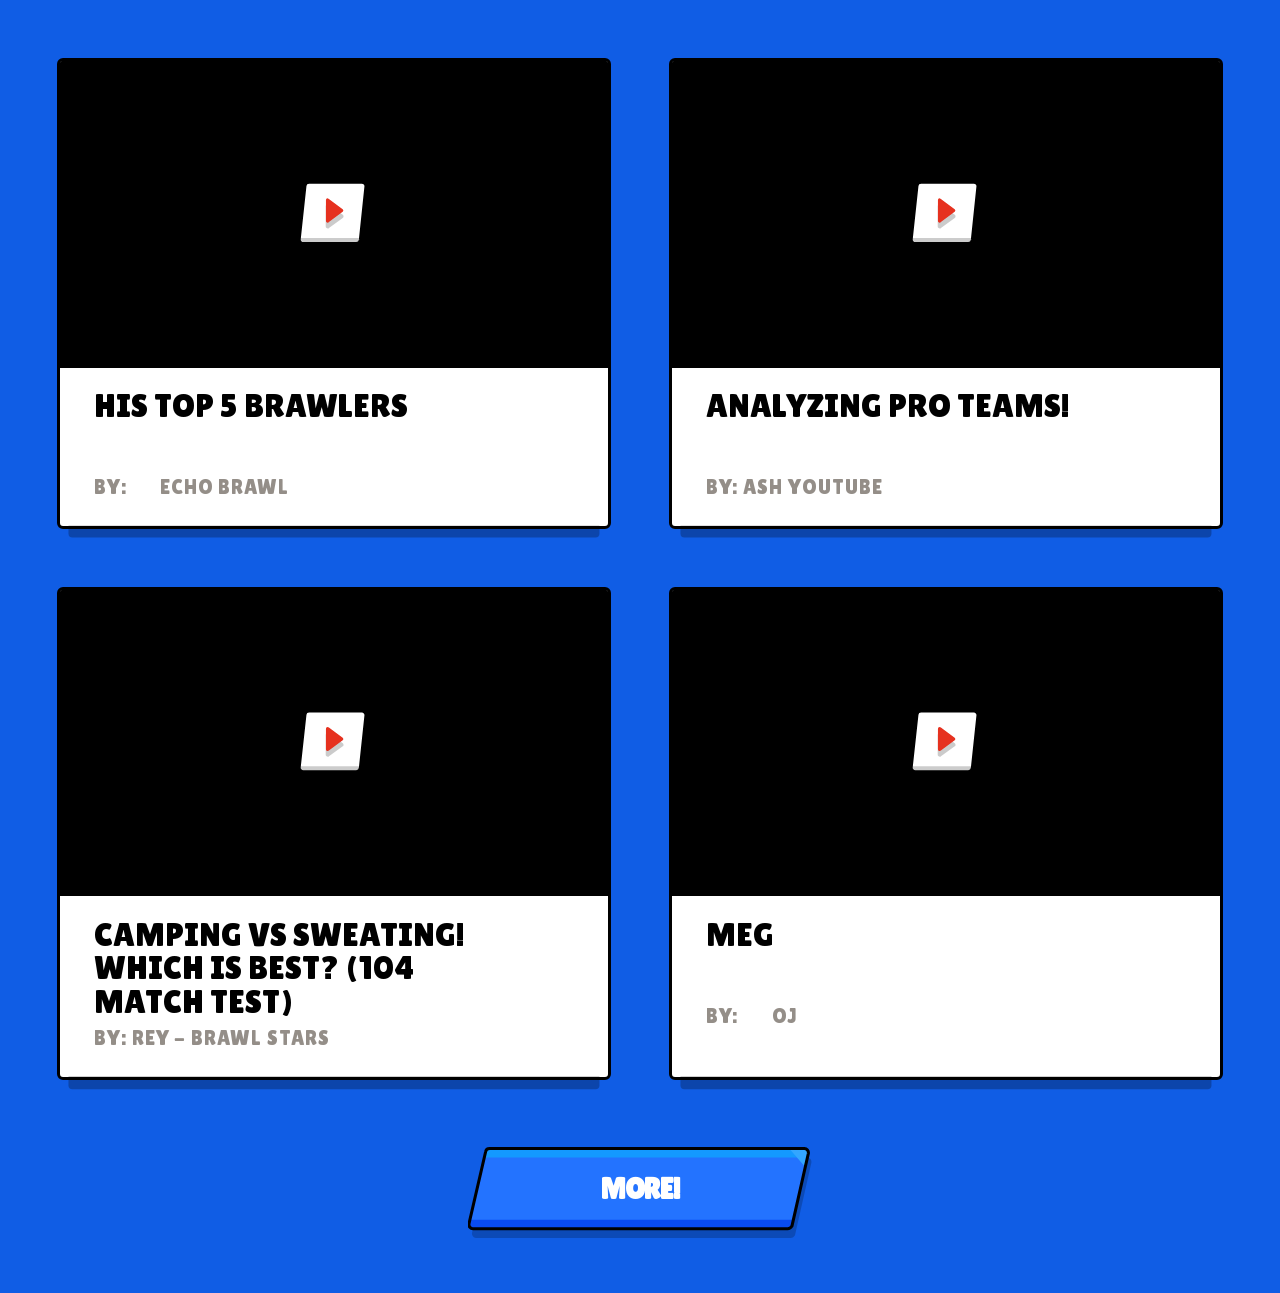
==== community/index.html @ 6aa7fe6d "initial commit" ====
<!DOCTYPE html><html lang="en" class="quality--hd page--community"><head>
	<meta charset="UTF-8">
	<title>Brawl Stars</title>
	<meta http-equiv="X-UA-Compatible" content="IE=edge,chrome=1">
	<meta charset="utf-8">
	<meta name="viewport" content="initial-scale=1, maximum-scale=1, user-scalable=no">

	<script>
		var pingdomRumStatus = "DISABLED";

		if (pingdomRumStatus === "ENABLED" && parseInt(Math.random() * 1000, 10) === 7) {
			var _prum = [['id', ''],
				['mark', 'firstbyte', (new Date()).getTime()]];
			(function () {
				var s = document.getElementsByTagName('script')[0]
						, p = document.createElement('script');
				p.async = 'async';
				p.src = '//rum-static.pingdom.net/prum.min.js';
				s.parentNode.insertBefore(p, s);
			})();
		}
	</script>
	<script src="../assets/polyfills.js"></script>

		<link rel="stylesheet" type="text/css" href="../assets/styles.css">

	<!-- Google Tag Manager -->
	<script>
		dataLayer = [];
	</script>
	<script>(function(w,d,s,l,i){w[l]=w[l]||[];w[l].push({'gtm.start':
					new Date().getTime(),event:'gtm.js'});var f=d.getElementsByTagName(s)[0],
				j=d.createElement(s),dl=l!='dataLayer'?'&l='+l:'';j.async=true;j.src=
				'https://www.googletagmanager.com/gtm.js?id='+i+dl+'&gtm_auth=eNkLGKQBRtZZOECUKP2o_w&gtm_preview=env-5&gtm_cookies_win=x';f.parentNode.insertBefore(j,f);
		})(window,document,'script','dataLayer','GTM-P2WSS83');</script>
	<!-- End Google Tag Manager -->
</head>
<body>
<!-- Google Tag Manager (noscript) -->
<noscript><iframe src="https://www.googletagmanager.com/ns.html?id=GTM-P2WSS83&gtm_auth=eNkLGKQBRtZZOECUKP2o_w&gtm_preview=env-5&gtm_cookies_win=x"
				  height="0" width="0" style="display:none;visibility:hidden"></iframe></noscript>
<!-- End Google Tag Manager (noscript) -->
<!-- yield start -->
<main data-cachebust="cae6a9877c8df2f1853fb5573b94b6a2" data-page="community" class="community">
	<script>window.communityEntries = [{"locale":"en-US","type":"video","title":"His Top 5 Brawlers","author":{"name":"ECHO Brawl","image":"https:\/\/inbox.brawlstars.com\/uploaded-images\/_50x50_crop_center-center_90\/22533\/1543149015_1603114504.jpg?mtime=20201019133504"},"video":{"image":{"preview":"https:\/\/inbox.brawlstars.com\/uploaded-images\/_10x10_crop_center-center_90\/42228\/574732260_1633371115.jpg?mtime=20211004181154","small":"https:\/\/inbox.brawlstars.com\/uploaded-images\/_172x96_crop_center-center_90\/42228\/574732260_1633371115.jpg?mtime=20211004181154","smallRetina":"https:\/\/inbox.brawlstars.com\/uploaded-images\/_344x192_crop_center-center_90\/42228\/574732260_1633371115.jpg?mtime=20211004181154","medium":"https:\/\/inbox.brawlstars.com\/uploaded-images\/_320x179_crop_center-center_90\/42228\/574732260_1633371115.jpg?mtime=20211004181154","mediumRetina":"https:\/\/inbox.brawlstars.com\/uploaded-images\/_640x358_crop_center-center_90\/42228\/574732260_1633371115.jpg?mtime=20211004181154","large":"https:\/\/inbox.brawlstars.com\/uploaded-images\/_430x241_crop_center-center_90\/42228\/574732260_1633371115.jpg?mtime=20211004181154","largeRetina":"https:\/\/inbox.brawlstars.com\/uploaded-images\/_860x482_crop_center-center_90\/42228\/574732260_1633371115.jpg?mtime=20211004181154","original":"https:\/\/inbox.brawlstars.com\/uploaded-images\/574732260_1633371115.jpeg?mtime=20211004181154"},"url":"https:\/\/www.youtube.com\/watch?v=52LgEZFjwV4","provider":"youtube","id":"52LgEZFjwV4","embed":false},"newUntil":1633543915},{"locale":"en-US","type":"video","title":"Analyzing Pro Teams!","author":{"name":"Ash YouTube","image":null},"video":{"image":{"preview":"https:\/\/inbox.brawlstars.com\/uploaded-images\/_10x10_crop_center-center_90\/42152\/1489430629_1633197853.jpg?mtime=20211002180412","small":"https:\/\/inbox.brawlstars.com\/uploaded-images\/_172x96_crop_center-center_90\/42152\/1489430629_1633197853.jpg?mtime=20211002180412","smallRetina":"https:\/\/inbox.brawlstars.com\/uploaded-images\/_344x192_crop_center-center_90\/42152\/1489430629_1633197853.jpg?mtime=20211002180412","medium":"https:\/\/inbox.brawlstars.com\/uploaded-images\/_320x179_crop_center-center_90\/42152\/1489430629_1633197853.jpg?mtime=20211002180412","mediumRetina":"https:\/\/inbox.brawlstars.com\/uploaded-images\/_640x358_crop_center-center_90\/42152\/1489430629_1633197853.jpg?mtime=20211002180412","large":"https:\/\/inbox.brawlstars.com\/uploaded-images\/_430x241_crop_center-center_90\/42152\/1489430629_1633197853.jpg?mtime=20211002180412","largeRetina":"https:\/\/inbox.brawlstars.com\/uploaded-images\/_860x482_crop_center-center_90\/42152\/1489430629_1633197853.jpg?mtime=20211002180412","original":"https:\/\/inbox.brawlstars.com\/uploaded-images\/1489430629_1633197853.jpeg?mtime=20211002180412"},"url":"https:\/\/www.youtube.com\/watch?v=yc6x4sqKfP0","provider":"youtube","id":"yc6x4sqKfP0","embed":false},"newUntil":1633370653},{"locale":"en-US","type":"video","title":"Camping Vs Sweating! Which is best? (104 Match Test)","author":{"name":"Rey - Brawl Stars","image":null},"video":{"image":{"preview":"https:\/\/inbox.brawlstars.com\/uploaded-images\/_10x10_crop_center-center_90\/42098\/881755692_1633105185.jpg?mtime=20211001161945","small":"https:\/\/inbox.brawlstars.com\/uploaded-images\/_172x96_crop_center-center_90\/42098\/881755692_1633105185.jpg?mtime=20211001161945","smallRetina":"https:\/\/inbox.brawlstars.com\/uploaded-images\/_344x192_crop_center-center_90\/42098\/881755692_1633105185.jpg?mtime=20211001161945","medium":"https:\/\/inbox.brawlstars.com\/uploaded-images\/_320x179_crop_center-center_90\/42098\/881755692_1633105185.jpg?mtime=20211001161945","mediumRetina":"https:\/\/inbox.brawlstars.com\/uploaded-images\/_640x358_crop_center-center_90\/42098\/881755692_1633105185.jpg?mtime=20211001161945","large":"https:\/\/inbox.brawlstars.com\/uploaded-images\/_430x241_crop_center-center_90\/42098\/881755692_1633105185.jpg?mtime=20211001161945","largeRetina":"https:\/\/inbox.brawlstars.com\/uploaded-images\/_860x482_crop_center-center_90\/42098\/881755692_1633105185.jpg?mtime=20211001161945","original":"https:\/\/inbox.brawlstars.com\/uploaded-images\/881755692_1633105185.jpeg?mtime=20211001161945"},"url":"https:\/\/www.youtube.com\/watch?v=qi6naWPUmxM","provider":"youtube","id":"qi6naWPUmxM","embed":false},"newUntil":1633277986},{"locale":"en-US","type":"video","title":"Meg","author":{"name":"OJ","image":"https:\/\/inbox.brawlstars.com\/uploaded-images\/_50x50_crop_center-center_90\/22558\/823197474_1603141583.jpg?mtime=20201019210622"},"video":{"image":{"preview":"https:\/\/inbox.brawlstars.com\/uploaded-images\/_10x10_crop_center-center_90\/42041\/645085280_1633018433.jpg?mtime=20210930161352","small":"https:\/\/inbox.brawlstars.com\/uploaded-images\/_172x96_crop_center-center_90\/42041\/645085280_1633018433.jpg?mtime=20210930161352","smallRetina":"https:\/\/inbox.brawlstars.com\/uploaded-images\/_344x192_crop_center-center_90\/42041\/645085280_1633018433.jpg?mtime=20210930161352","medium":"https:\/\/inbox.brawlstars.com\/uploaded-images\/_320x179_crop_center-center_90\/42041\/645085280_1633018433.jpg?mtime=20210930161352","mediumRetina":"https:\/\/inbox.brawlstars.com\/uploaded-images\/_640x358_crop_center-center_90\/42041\/645085280_1633018433.jpg?mtime=20210930161352","large":"https:\/\/inbox.brawlstars.com\/uploaded-images\/_430x241_crop_center-center_90\/42041\/645085280_1633018433.jpg?mtime=20210930161352","largeRetina":"https:\/\/inbox.brawlstars.com\/uploaded-images\/_860x482_crop_center-center_90\/42041\/645085280_1633018433.jpg?mtime=20210930161352","original":"https:\/\/inbox.brawlstars.com\/uploaded-images\/645085280_1633018433.png?mtime=20210930161352"},"url":"https:\/\/www.youtube.com\/watch?v=5oAeWyw9vr4","provider":"youtube","id":"5oAeWyw9vr4","embed":false},"newUntil":1633191233},{"locale":"en-US","type":"video","title":"These BRAWLERS are NOW INSANE!","author":{"name":"Tom","image":"https:\/\/inbox.brawlstars.com\/uploaded-images\/_50x50_crop_center-center_90\/23379\/548662623_1603967722.jpg?mtime=20201029103521"},"video":{"image":{"preview":"https:\/\/inbox.brawlstars.com\/uploaded-images\/_10x10_crop_center-center_90\/42024\/646448756_1633007107.jpg?mtime=20210930130505","small":"https:\/\/inbox.brawlstars.com\/uploaded-images\/_172x96_crop_center-center_90\/42024\/646448756_1633007107.jpg?mtime=20210930130505","smallRetina":"https:\/\/inbox.brawlstars.com\/uploaded-images\/_344x192_crop_center-center_90\/42024\/646448756_1633007107.jpg?mtime=20210930130505","medium":"https:\/\/inbox.brawlstars.com\/uploaded-images\/_320x179_crop_center-center_90\/42024\/646448756_1633007107.jpg?mtime=20210930130505","mediumRetina":"https:\/\/inbox.brawlstars.com\/uploaded-images\/_640x358_crop_center-center_90\/42024\/646448756_1633007107.jpg?mtime=20210930130505","large":"https:\/\/inbox.brawlstars.com\/uploaded-images\/_430x241_crop_center-center_90\/42024\/646448756_1633007107.jpg?mtime=20210930130505","largeRetina":"https:\/\/inbox.brawlstars.com\/uploaded-images\/_860x482_crop_center-center_90\/42024\/646448756_1633007107.jpg?mtime=20210930130505","original":"https:\/\/inbox.brawlstars.com\/uploaded-images\/646448756_1633007107.jpeg?mtime=20210930130505"},"url":"https:\/\/www.youtube.com\/watch?v=3diPZ8QjlWA","provider":"youtube","id":"3diPZ8QjlWA","embed":false},"newUntil":1633179908},{"locale":"en-US","type":"video","title":"MEG IS OP! ","author":{"name":"Chicken Brawl","image":"https:\/\/inbox.brawlstars.com\/uploaded-images\/_50x50_crop_center-center_90\/32607\/143644686_1617877830.jpg?mtime=20210408103030"},"video":{"image":{"preview":"https:\/\/inbox.brawlstars.com\/uploaded-images\/_10x10_crop_center-center_90\/42014\/1165634409_1632996935.jpg?mtime=20210930101535","small":"https:\/\/inbox.brawlstars.com\/uploaded-images\/_172x96_crop_center-center_90\/42014\/1165634409_1632996935.jpg?mtime=20210930101535","smallRetina":"https:\/\/inbox.brawlstars.com\/uploaded-images\/_344x192_crop_center-center_90\/42014\/1165634409_1632996935.jpg?mtime=20210930101535","medium":"https:\/\/inbox.brawlstars.com\/uploaded-images\/_320x179_crop_center-center_90\/42014\/1165634409_1632996935.jpg?mtime=20210930101535","mediumRetina":"https:\/\/inbox.brawlstars.com\/uploaded-images\/_640x358_crop_center-center_90\/42014\/1165634409_1632996935.jpg?mtime=20210930101535","large":"https:\/\/inbox.brawlstars.com\/uploaded-images\/_430x241_crop_center-center_90\/42014\/1165634409_1632996935.jpg?mtime=20210930101535","largeRetina":"https:\/\/inbox.brawlstars.com\/uploaded-images\/_860x482_crop_center-center_90\/42014\/1165634409_1632996935.jpg?mtime=20210930101535","original":"https:\/\/inbox.brawlstars.com\/uploaded-images\/1165634409_1632996935.jpeg?mtime=20210930101535"},"url":"https:\/\/www.youtube.com\/watch?v=ie4OccBBEOk","provider":"youtube","id":"ie4OccBBEOk","embed":false},"newUntil":1633169736},{"locale":"en-US","type":"video","title":"BROCK \u0026 BELLE TRASH WITH THESE BALANCE CHANGES?!","author":{"name":"SpenLC","image":"https:\/\/inbox.brawlstars.com\/uploaded-images\/_50x50_crop_center-center_90\/33219\/207940201_1618934981.jpg?mtime=20210420160941"},"video":{"image":{"preview":"https:\/\/inbox.brawlstars.com\/uploaded-images\/_10x10_crop_center-center_90\/41882\/1211974579_1632816674.jpg?mtime=20210928081112","small":"https:\/\/inbox.brawlstars.com\/uploaded-images\/_172x96_crop_center-center_90\/41882\/1211974579_1632816674.jpg?mtime=20210928081112","smallRetina":"https:\/\/inbox.brawlstars.com\/uploaded-images\/_344x192_crop_center-center_90\/41882\/1211974579_1632816674.jpg?mtime=20210928081112","medium":"https:\/\/inbox.brawlstars.com\/uploaded-images\/_320x179_crop_center-center_90\/41882\/1211974579_1632816674.jpg?mtime=20210928081112","mediumRetina":"https:\/\/inbox.brawlstars.com\/uploaded-images\/_640x358_crop_center-center_90\/41882\/1211974579_1632816674.jpg?mtime=20210928081112","large":"https:\/\/inbox.brawlstars.com\/uploaded-images\/_430x241_crop_center-center_90\/41882\/1211974579_1632816674.jpg?mtime=20210928081112","largeRetina":"https:\/\/inbox.brawlstars.com\/uploaded-images\/_860x482_crop_center-center_90\/41882\/1211974579_1632816674.jpg?mtime=20210928081112","original":"https:\/\/inbox.brawlstars.com\/uploaded-images\/1211974579_1632816674.jpeg?mtime=20210928081112"},"url":"https:\/\/www.youtube.com\/watch?v=TjQjzVVcX7Q","provider":"youtube","id":"TjQjzVVcX7Q","embed":false},"newUntil":1632989474},{"locale":"en-US","type":"video","title":"Meg vs Random Brawler Wheel!","author":{"name":"BenTimm1","image":null},"video":{"image":{"preview":"https:\/\/inbox.brawlstars.com\/uploaded-images\/_10x10_crop_center-center_90\/41880\/705217407_1632816458.jpg?mtime=20210928080738","small":"https:\/\/inbox.brawlstars.com\/uploaded-images\/_172x96_crop_center-center_90\/41880\/705217407_1632816458.jpg?mtime=20210928080738","smallRetina":"https:\/\/inbox.brawlstars.com\/uploaded-images\/_344x192_crop_center-center_90\/41880\/705217407_1632816458.jpg?mtime=20210928080738","medium":"https:\/\/inbox.brawlstars.com\/uploaded-images\/_320x179_crop_center-center_90\/41880\/705217407_1632816458.jpg?mtime=20210928080738","mediumRetina":"https:\/\/inbox.brawlstars.com\/uploaded-images\/_640x358_crop_center-center_90\/41880\/705217407_1632816458.jpg?mtime=20210928080738","large":"https:\/\/inbox.brawlstars.com\/uploaded-images\/_430x241_crop_center-center_90\/41880\/705217407_1632816458.jpg?mtime=20210928080738","largeRetina":"https:\/\/inbox.brawlstars.com\/uploaded-images\/_860x482_crop_center-center_90\/41880\/705217407_1632816458.jpg?mtime=20210928080738","original":"https:\/\/inbox.brawlstars.com\/uploaded-images\/705217407_1632816458.jpeg?mtime=20210928080738"},"url":"https:\/\/www.youtube.com\/watch?v=x5-NvrD7YMM","provider":"youtube","id":"x5-NvrD7YMM","embed":false},"newUntil":1632989259},{"locale":"en-US","type":"video","title":"All 37 Voice Lines with captions!","author":{"name":"Radical","image":"https:\/\/inbox.brawlstars.com\/uploaded-images\/_50x50_crop_center-center_90\/22789\/1682820411_1603348451.jpg?mtime=20201022063409"},"video":{"image":{"preview":"https:\/\/inbox.brawlstars.com\/uploaded-images\/_10x10_crop_center-center_90\/41866\/1028465579_1632814350.jpg?mtime=20210928073229","small":"https:\/\/inbox.brawlstars.com\/uploaded-images\/_172x96_crop_center-center_90\/41866\/1028465579_1632814350.jpg?mtime=20210928073229","smallRetina":"https:\/\/inbox.brawlstars.com\/uploaded-images\/_344x192_crop_center-center_90\/41866\/1028465579_1632814350.jpg?mtime=20210928073229","medium":"https:\/\/inbox.brawlstars.com\/uploaded-images\/_320x179_crop_center-center_90\/41866\/1028465579_1632814350.jpg?mtime=20210928073229","mediumRetina":"https:\/\/inbox.brawlstars.com\/uploaded-images\/_640x358_crop_center-center_90\/41866\/1028465579_1632814350.jpg?mtime=20210928073229","large":"https:\/\/inbox.brawlstars.com\/uploaded-images\/_430x241_crop_center-center_90\/41866\/1028465579_1632814350.jpg?mtime=20210928073229","largeRetina":"https:\/\/inbox.brawlstars.com\/uploaded-images\/_860x482_crop_center-center_90\/41866\/1028465579_1632814350.jpg?mtime=20210928073229","original":"https:\/\/inbox.brawlstars.com\/uploaded-images\/1028465579_1632814350.jpeg?mtime=20210928073229"},"url":"https:\/\/www.youtube.com\/watch?v=qRzb-vBVZ2g","provider":"youtube","id":"qRzb-vBVZ2g","embed":false},"newUntil":1632987151},{"locale":"en-US","type":"video","title":"RANKING ALL 6 LEGENDARY BRAWLERS in BRAWL STARS! | MEG OP?!","author":{"name":"MoneyCapital","image":"https:\/\/inbox.brawlstars.com\/uploaded-images\/_50x50_crop_center-center_90\/23353\/1375761587_1603961818.jpg?mtime=20201029085657"},"video":{"image":{"preview":"https:\/\/inbox.brawlstars.com\/uploaded-images\/_10x10_crop_center-center_90\/41848\/1659584930_1632809822.jpg?mtime=20210928061702","small":"https:\/\/inbox.brawlstars.com\/uploaded-images\/_172x96_crop_center-center_90\/41848\/1659584930_1632809822.jpg?mtime=20210928061702","smallRetina":"https:\/\/inbox.brawlstars.com\/uploaded-images\/_344x192_crop_center-center_90\/41848\/1659584930_1632809822.jpg?mtime=20210928061702","medium":"https:\/\/inbox.brawlstars.com\/uploaded-images\/_320x179_crop_center-center_90\/41848\/1659584930_1632809822.jpg?mtime=20210928061702","mediumRetina":"https:\/\/inbox.brawlstars.com\/uploaded-images\/_640x358_crop_center-center_90\/41848\/1659584930_1632809822.jpg?mtime=20210928061702","large":"https:\/\/inbox.brawlstars.com\/uploaded-images\/_430x241_crop_center-center_90\/41848\/1659584930_1632809822.jpg?mtime=20210928061702","largeRetina":"https:\/\/inbox.brawlstars.com\/uploaded-images\/_860x482_crop_center-center_90\/41848\/1659584930_1632809822.jpg?mtime=20210928061702","original":"https:\/\/inbox.brawlstars.com\/uploaded-images\/1659584930_1632809822.png?mtime=20210928061702"},"url":"https:\/\/www.youtube.com\/watch?v=TSjFPA2nvoQ","provider":"youtube","id":"TSjFPA2nvoQ","embed":false},"newUntil":1632982623},{"locale":"en-US","type":"video","title":"How strong is Meg?","author":{"name":"CryingMan","image":"https:\/\/inbox.brawlstars.com\/uploaded-images\/_50x50_crop_center-center_90\/40375\/749934369_1629876983.jpg?mtime=20210825073621"},"video":{"image":{"preview":"https:\/\/inbox.brawlstars.com\/uploaded-images\/_10x10_crop_center-center_90\/41841\/389559504_1632805267.jpg?mtime=20210928050106","small":"https:\/\/inbox.brawlstars.com\/uploaded-images\/_172x96_crop_center-center_90\/41841\/389559504_1632805267.jpg?mtime=20210928050106","smallRetina":"https:\/\/inbox.brawlstars.com\/uploaded-images\/_344x192_crop_center-center_90\/41841\/389559504_1632805267.jpg?mtime=20210928050106","medium":"https:\/\/inbox.brawlstars.com\/uploaded-images\/_320x179_crop_center-center_90\/41841\/389559504_1632805267.jpg?mtime=20210928050106","mediumRetina":"https:\/\/inbox.brawlstars.com\/uploaded-images\/_640x358_crop_center-center_90\/41841\/389559504_1632805267.jpg?mtime=20210928050106","large":"https:\/\/inbox.brawlstars.com\/uploaded-images\/_430x241_crop_center-center_90\/41841\/389559504_1632805267.jpg?mtime=20210928050106","largeRetina":"https:\/\/inbox.brawlstars.com\/uploaded-images\/_860x482_crop_center-center_90\/41841\/389559504_1632805267.jpg?mtime=20210928050106","original":"https:\/\/inbox.brawlstars.com\/uploaded-images\/389559504_1632805267.jpeg?mtime=20210928050106"},"url":"https:\/\/www.youtube.com\/watch?v=elOR1ziaTvY","provider":"youtube","id":"elOR1ziaTvY","embed":false},"newUntil":1632978067},{"locale":"en-US","type":"video","title":"Ash Push","author":{"name":"ECHO Brawl","image":"https:\/\/inbox.brawlstars.com\/uploaded-images\/_50x50_crop_center-center_90\/22533\/1543149015_1603114504.jpg?mtime=20201019133504"},"video":{"image":{"preview":"https:\/\/inbox.brawlstars.com\/uploaded-images\/_10x10_crop_center-center_90\/41797\/1360873038_1632765404.jpg?mtime=20210927175644","small":"https:\/\/inbox.brawlstars.com\/uploaded-images\/_172x96_crop_center-center_90\/41797\/1360873038_1632765404.jpg?mtime=20210927175644","smallRetina":"https:\/\/inbox.brawlstars.com\/uploaded-images\/_344x192_crop_center-center_90\/41797\/1360873038_1632765404.jpg?mtime=20210927175644","medium":"https:\/\/inbox.brawlstars.com\/uploaded-images\/_320x179_crop_center-center_90\/41797\/1360873038_1632765404.jpg?mtime=20210927175644","mediumRetina":"https:\/\/inbox.brawlstars.com\/uploaded-images\/_640x358_crop_center-center_90\/41797\/1360873038_1632765404.jpg?mtime=20210927175644","large":"https:\/\/inbox.brawlstars.com\/uploaded-images\/_430x241_crop_center-center_90\/41797\/1360873038_1632765404.jpg?mtime=20210927175644","largeRetina":"https:\/\/inbox.brawlstars.com\/uploaded-images\/_860x482_crop_center-center_90\/41797\/1360873038_1632765404.jpg?mtime=20210927175644","original":"https:\/\/inbox.brawlstars.com\/uploaded-images\/1360873038_1632765404.jpeg?mtime=20210927175644"},"url":"https:\/\/www.youtube.com\/watch?v=VSHTU8quiQw","provider":"youtube","id":"VSHTU8quiQw","embed":false},"newUntil":1632938205},{"locale":"en-US","type":"video","title":"Best Team in NA?!","author":{"name":"Ash YouTube","image":null},"video":{"image":{"preview":"https:\/\/inbox.brawlstars.com\/uploaded-images\/_10x10_crop_center-center_90\/41706\/69122452_1632497901.jpg?mtime=20210924153820","small":"https:\/\/inbox.brawlstars.com\/uploaded-images\/_172x96_crop_center-center_90\/41706\/69122452_1632497901.jpg?mtime=20210924153820","smallRetina":"https:\/\/inbox.brawlstars.com\/uploaded-images\/_344x192_crop_center-center_90\/41706\/69122452_1632497901.jpg?mtime=20210924153820","medium":"https:\/\/inbox.brawlstars.com\/uploaded-images\/_320x179_crop_center-center_90\/41706\/69122452_1632497901.jpg?mtime=20210924153820","mediumRetina":"https:\/\/inbox.brawlstars.com\/uploaded-images\/_640x358_crop_center-center_90\/41706\/69122452_1632497901.jpg?mtime=20210924153820","large":"https:\/\/inbox.brawlstars.com\/uploaded-images\/_430x241_crop_center-center_90\/41706\/69122452_1632497901.jpg?mtime=20210924153820","largeRetina":"https:\/\/inbox.brawlstars.com\/uploaded-images\/_860x482_crop_center-center_90\/41706\/69122452_1632497901.jpg?mtime=20210924153820","original":"https:\/\/inbox.brawlstars.com\/uploaded-images\/69122452_1632497901.jpeg?mtime=20210924153820"},"url":"https:\/\/www.youtube.com\/watch?v=ICsGsi7AOlQ","provider":"youtube","id":"ICsGsi7AOlQ","embed":false},"newUntil":1632670701},{"locale":"en-US","type":"video","title":"TOP LEGENDARY SKINS! ","author":{"name":"Chicken Brawl","image":"https:\/\/inbox.brawlstars.com\/uploaded-images\/_50x50_crop_center-center_90\/32607\/143644686_1617877830.jpg?mtime=20210408103030"},"video":{"image":{"preview":"https:\/\/inbox.brawlstars.com\/uploaded-images\/_10x10_crop_center-center_90\/41639\/826699816_1632392478.jpg?mtime=20210923102118","small":"https:\/\/inbox.brawlstars.com\/uploaded-images\/_172x96_crop_center-center_90\/41639\/826699816_1632392478.jpg?mtime=20210923102118","smallRetina":"https:\/\/inbox.brawlstars.com\/uploaded-images\/_344x192_crop_center-center_90\/41639\/826699816_1632392478.jpg?mtime=20210923102118","medium":"https:\/\/inbox.brawlstars.com\/uploaded-images\/_320x179_crop_center-center_90\/41639\/826699816_1632392478.jpg?mtime=20210923102118","mediumRetina":"https:\/\/inbox.brawlstars.com\/uploaded-images\/_640x358_crop_center-center_90\/41639\/826699816_1632392478.jpg?mtime=20210923102118","large":"https:\/\/inbox.brawlstars.com\/uploaded-images\/_430x241_crop_center-center_90\/41639\/826699816_1632392478.jpg?mtime=20210923102118","largeRetina":"https:\/\/inbox.brawlstars.com\/uploaded-images\/_860x482_crop_center-center_90\/41639\/826699816_1632392478.jpg?mtime=20210923102118","original":"https:\/\/inbox.brawlstars.com\/uploaded-images\/826699816_1632392478.jpeg?mtime=20210923102118"},"url":"https:\/\/www.youtube.com\/watch?v=4dVRCrahZu0","provider":"youtube","id":"4dVRCrahZu0","embed":false},"newUntil":1632565279},{"locale":"en-US","type":"video","title":"ALL 50 BRAWLERS Ranked From WORST to BEST!","author":{"name":"Tom","image":"https:\/\/inbox.brawlstars.com\/uploaded-images\/_50x50_crop_center-center_90\/23379\/548662623_1603967722.jpg?mtime=20201029103521"},"video":{"image":{"preview":"https:\/\/inbox.brawlstars.com\/uploaded-images\/_10x10_crop_center-center_90\/41618\/983597530_1632327599.jpg?mtime=20210922161958","small":"https:\/\/inbox.brawlstars.com\/uploaded-images\/_172x96_crop_center-center_90\/41618\/983597530_1632327599.jpg?mtime=20210922161958","smallRetina":"https:\/\/inbox.brawlstars.com\/uploaded-images\/_344x192_crop_center-center_90\/41618\/983597530_1632327599.jpg?mtime=20210922161958","medium":"https:\/\/inbox.brawlstars.com\/uploaded-images\/_320x179_crop_center-center_90\/41618\/983597530_1632327599.jpg?mtime=20210922161958","mediumRetina":"https:\/\/inbox.brawlstars.com\/uploaded-images\/_640x358_crop_center-center_90\/41618\/983597530_1632327599.jpg?mtime=20210922161958","large":"https:\/\/inbox.brawlstars.com\/uploaded-images\/_430x241_crop_center-center_90\/41618\/983597530_1632327599.jpg?mtime=20210922161958","largeRetina":"https:\/\/inbox.brawlstars.com\/uploaded-images\/_860x482_crop_center-center_90\/41618\/983597530_1632327599.jpg?mtime=20210922161958","original":"https:\/\/inbox.brawlstars.com\/uploaded-images\/983597530_1632327599.jpeg?mtime=20210922161958"},"url":"https:\/\/www.youtube.com\/watch?v=9aaVIemC9pY","provider":"youtube","id":"9aaVIemC9pY","embed":false},"newUntil":1632500399},{"locale":"en-US","type":"video","title":"First 55k in NA","author":{"name":"CryingMan","image":"https:\/\/inbox.brawlstars.com\/uploaded-images\/_50x50_crop_center-center_90\/40375\/749934369_1629876983.jpg?mtime=20210825073621"},"video":{"image":{"preview":"https:\/\/inbox.brawlstars.com\/uploaded-images\/_10x10_crop_center-center_90\/41584\/401822770_1632206310.jpg?mtime=20210921063830","small":"https:\/\/inbox.brawlstars.com\/uploaded-images\/_172x96_crop_center-center_90\/41584\/401822770_1632206310.jpg?mtime=20210921063830","smallRetina":"https:\/\/inbox.brawlstars.com\/uploaded-images\/_344x192_crop_center-center_90\/41584\/401822770_1632206310.jpg?mtime=20210921063830","medium":"https:\/\/inbox.brawlstars.com\/uploaded-images\/_320x179_crop_center-center_90\/41584\/401822770_1632206310.jpg?mtime=20210921063830","mediumRetina":"https:\/\/inbox.brawlstars.com\/uploaded-images\/_640x358_crop_center-center_90\/41584\/401822770_1632206310.jpg?mtime=20210921063830","large":"https:\/\/inbox.brawlstars.com\/uploaded-images\/_430x241_crop_center-center_90\/41584\/401822770_1632206310.jpg?mtime=20210921063830","largeRetina":"https:\/\/inbox.brawlstars.com\/uploaded-images\/_860x482_crop_center-center_90\/41584\/401822770_1632206310.jpg?mtime=20210921063830","original":"https:\/\/inbox.brawlstars.com\/uploaded-images\/401822770_1632206310.jpeg?mtime=20210921063830"},"url":"https:\/\/www.youtube.com\/watch?v=Q_QBNt-l9qQ","provider":"youtube","id":"Q_QBNt-l9qQ","embed":false},"newUntil":1632379111},{"locale":"en-US","type":"video","title":"20,000","author":{"name":"ECHO Brawl","image":"https:\/\/inbox.brawlstars.com\/uploaded-images\/_50x50_crop_center-center_90\/22533\/1543149015_1603114504.jpg?mtime=20201019133504"},"video":{"image":{"preview":"https:\/\/inbox.brawlstars.com\/uploaded-images\/_10x10_crop_center-center_90\/41571\/794332521_1632169280.jpg?mtime=20210920202120","small":"https:\/\/inbox.brawlstars.com\/uploaded-images\/_172x96_crop_center-center_90\/41571\/794332521_1632169280.jpg?mtime=20210920202120","smallRetina":"https:\/\/inbox.brawlstars.com\/uploaded-images\/_344x192_crop_center-center_90\/41571\/794332521_1632169280.jpg?mtime=20210920202120","medium":"https:\/\/inbox.brawlstars.com\/uploaded-images\/_320x179_crop_center-center_90\/41571\/794332521_1632169280.jpg?mtime=20210920202120","mediumRetina":"https:\/\/inbox.brawlstars.com\/uploaded-images\/_640x358_crop_center-center_90\/41571\/794332521_1632169280.jpg?mtime=20210920202120","large":"https:\/\/inbox.brawlstars.com\/uploaded-images\/_430x241_crop_center-center_90\/41571\/794332521_1632169280.jpg?mtime=20210920202120","largeRetina":"https:\/\/inbox.brawlstars.com\/uploaded-images\/_860x482_crop_center-center_90\/41571\/794332521_1632169280.jpg?mtime=20210920202120","original":"https:\/\/inbox.brawlstars.com\/uploaded-images\/794332521_1632169280.jpeg?mtime=20210920202120"},"url":"https:\/\/www.youtube.com\/watch?v=mhKE6uUR8oQ","provider":"youtube","id":"mhKE6uUR8oQ","embed":false},"newUntil":1632342081},{"locale":"en-US","type":"video","title":"2300 TROPHY EL PRIMO! WORLD RECORD GAMEPLAY!","author":{"name":"MoneyCapital","image":"https:\/\/inbox.brawlstars.com\/uploaded-images\/_50x50_crop_center-center_90\/23353\/1375761587_1603961818.jpg?mtime=20201029085657"},"video":{"image":{"preview":"https:\/\/inbox.brawlstars.com\/uploaded-images\/_10x10_crop_center-center_90\/41507\/1222420968_1632033362.jpg?mtime=20210919063602","small":"https:\/\/inbox.brawlstars.com\/uploaded-images\/_172x96_crop_center-center_90\/41507\/1222420968_1632033362.jpg?mtime=20210919063602","smallRetina":"https:\/\/inbox.brawlstars.com\/uploaded-images\/_344x192_crop_center-center_90\/41507\/1222420968_1632033362.jpg?mtime=20210919063602","medium":"https:\/\/inbox.brawlstars.com\/uploaded-images\/_320x179_crop_center-center_90\/41507\/1222420968_1632033362.jpg?mtime=20210919063602","mediumRetina":"https:\/\/inbox.brawlstars.com\/uploaded-images\/_640x358_crop_center-center_90\/41507\/1222420968_1632033362.jpg?mtime=20210919063602","large":"https:\/\/inbox.brawlstars.com\/uploaded-images\/_430x241_crop_center-center_90\/41507\/1222420968_1632033362.jpg?mtime=20210919063602","largeRetina":"https:\/\/inbox.brawlstars.com\/uploaded-images\/_860x482_crop_center-center_90\/41507\/1222420968_1632033362.jpg?mtime=20210919063602","original":"https:\/\/inbox.brawlstars.com\/uploaded-images\/1222420968_1632033362.jpeg?mtime=20210919063602"},"url":"https:\/\/www.youtube.com\/watch?v=4sLgGkPH_JM","provider":"youtube","id":"4sLgGkPH_JM","embed":false},"newUntil":1632206163},{"locale":"en-US","type":"video","title":"Extreme 1,000 Gem Games Of Tag!","author":{"name":"Rey - Brawl Stars","image":null},"video":{"image":{"preview":"https:\/\/inbox.brawlstars.com\/uploaded-images\/_10x10_crop_center-center_90\/41428\/996105990_1631812065.jpg?mtime=20210916170744","small":"https:\/\/inbox.brawlstars.com\/uploaded-images\/_172x96_crop_center-center_90\/41428\/996105990_1631812065.jpg?mtime=20210916170744","smallRetina":"https:\/\/inbox.brawlstars.com\/uploaded-images\/_344x192_crop_center-center_90\/41428\/996105990_1631812065.jpg?mtime=20210916170744","medium":"https:\/\/inbox.brawlstars.com\/uploaded-images\/_320x179_crop_center-center_90\/41428\/996105990_1631812065.jpg?mtime=20210916170744","mediumRetina":"https:\/\/inbox.brawlstars.com\/uploaded-images\/_640x358_crop_center-center_90\/41428\/996105990_1631812065.jpg?mtime=20210916170744","large":"https:\/\/inbox.brawlstars.com\/uploaded-images\/_430x241_crop_center-center_90\/41428\/996105990_1631812065.jpg?mtime=20210916170744","largeRetina":"https:\/\/inbox.brawlstars.com\/uploaded-images\/_860x482_crop_center-center_90\/41428\/996105990_1631812065.jpg?mtime=20210916170744","original":"https:\/\/inbox.brawlstars.com\/uploaded-images\/996105990_1631812065.jpeg?mtime=20210916170744"},"url":"https:\/\/www.youtube.com\/watch?v=jifs5TVVK3U","provider":"youtube","id":"jifs5TVVK3U","embed":false},"newUntil":1631984865},{"locale":"en-US","type":"video","title":"TOP 3 MYTHIC SKINS! ","author":{"name":"Chicken Brawl","image":"https:\/\/inbox.brawlstars.com\/uploaded-images\/_50x50_crop_center-center_90\/32607\/143644686_1617877830.jpg?mtime=20210408103030"},"video":{"image":{"preview":"https:\/\/inbox.brawlstars.com\/uploaded-images\/_10x10_crop_center-center_90\/41423\/1943177949_1631787559.jpg?mtime=20210916101919","small":"https:\/\/inbox.brawlstars.com\/uploaded-images\/_172x96_crop_center-center_90\/41423\/1943177949_1631787559.jpg?mtime=20210916101919","smallRetina":"https:\/\/inbox.brawlstars.com\/uploaded-images\/_344x192_crop_center-center_90\/41423\/1943177949_1631787559.jpg?mtime=20210916101919","medium":"https:\/\/inbox.brawlstars.com\/uploaded-images\/_320x179_crop_center-center_90\/41423\/1943177949_1631787559.jpg?mtime=20210916101919","mediumRetina":"https:\/\/inbox.brawlstars.com\/uploaded-images\/_640x358_crop_center-center_90\/41423\/1943177949_1631787559.jpg?mtime=20210916101919","large":"https:\/\/inbox.brawlstars.com\/uploaded-images\/_430x241_crop_center-center_90\/41423\/1943177949_1631787559.jpg?mtime=20210916101919","largeRetina":"https:\/\/inbox.brawlstars.com\/uploaded-images\/_860x482_crop_center-center_90\/41423\/1943177949_1631787559.jpg?mtime=20210916101919","original":"https:\/\/inbox.brawlstars.com\/uploaded-images\/1943177949_1631787559.jpeg?mtime=20210916101919"},"url":"https:\/\/www.youtube.com\/watch?v=Mcm-zGNPBJA","provider":"youtube","id":"Mcm-zGNPBJA","embed":false},"newUntil":1631960359},{"locale":"en-US","type":"video","title":"TOP 3 IN THE WORLD","author":{"name":"CryingMan","image":"https:\/\/inbox.brawlstars.com\/uploaded-images\/_50x50_crop_center-center_90\/40375\/749934369_1629876983.jpg?mtime=20210825073621"},"video":{"image":{"preview":"https:\/\/inbox.brawlstars.com\/uploaded-images\/_10x10_crop_center-center_90\/41322\/213615572_1631611798.jpg?mtime=20210914092957","small":"https:\/\/inbox.brawlstars.com\/uploaded-images\/_172x96_crop_center-center_90\/41322\/213615572_1631611798.jpg?mtime=20210914092957","smallRetina":"https:\/\/inbox.brawlstars.com\/uploaded-images\/_344x192_crop_center-center_90\/41322\/213615572_1631611798.jpg?mtime=20210914092957","medium":"https:\/\/inbox.brawlstars.com\/uploaded-images\/_320x179_crop_center-center_90\/41322\/213615572_1631611798.jpg?mtime=20210914092957","mediumRetina":"https:\/\/inbox.brawlstars.com\/uploaded-images\/_640x358_crop_center-center_90\/41322\/213615572_1631611798.jpg?mtime=20210914092957","large":"https:\/\/inbox.brawlstars.com\/uploaded-images\/_430x241_crop_center-center_90\/41322\/213615572_1631611798.jpg?mtime=20210914092957","largeRetina":"https:\/\/inbox.brawlstars.com\/uploaded-images\/_860x482_crop_center-center_90\/41322\/213615572_1631611798.jpg?mtime=20210914092957","original":"https:\/\/inbox.brawlstars.com\/uploaded-images\/213615572_1631611798.png?mtime=20210914092957"},"url":"https:\/\/www.youtube.com\/watch?v=LBUbs032hTw","provider":"youtube","id":"LBUbs032hTw","embed":false},"newUntil":1631784598},{"locale":"en-US","type":"video","title":"Sandy 500","author":{"name":"ECHO Brawl","image":"https:\/\/inbox.brawlstars.com\/uploaded-images\/_50x50_crop_center-center_90\/22533\/1543149015_1603114504.jpg?mtime=20201019133504"},"video":{"image":{"preview":"https:\/\/inbox.brawlstars.com\/uploaded-images\/_10x10_crop_center-center_90\/41293\/951807245_1631530975.jpg?mtime=20210913110255","small":"https:\/\/inbox.brawlstars.com\/uploaded-images\/_172x96_crop_center-center_90\/41293\/951807245_1631530975.jpg?mtime=20210913110255","smallRetina":"https:\/\/inbox.brawlstars.com\/uploaded-images\/_344x192_crop_center-center_90\/41293\/951807245_1631530975.jpg?mtime=20210913110255","medium":"https:\/\/inbox.brawlstars.com\/uploaded-images\/_320x179_crop_center-center_90\/41293\/951807245_1631530975.jpg?mtime=20210913110255","mediumRetina":"https:\/\/inbox.brawlstars.com\/uploaded-images\/_640x358_crop_center-center_90\/41293\/951807245_1631530975.jpg?mtime=20210913110255","large":"https:\/\/inbox.brawlstars.com\/uploaded-images\/_430x241_crop_center-center_90\/41293\/951807245_1631530975.jpg?mtime=20210913110255","largeRetina":"https:\/\/inbox.brawlstars.com\/uploaded-images\/_860x482_crop_center-center_90\/41293\/951807245_1631530975.jpg?mtime=20210913110255","original":"https:\/\/inbox.brawlstars.com\/uploaded-images\/951807245_1631530975.jpeg?mtime=20210913110255"},"url":"https:\/\/www.youtube.com\/watch?v=dBLmR2c2fCA","provider":"youtube","id":"dBLmR2c2fCA","embed":false},"newUntil":1631703776},{"locale":"en-US","type":"video","title":"1667 TROPHY SHELLY! TOP LEVEL GAMEPLAY!!","author":{"name":"MoneyCapital","image":"https:\/\/inbox.brawlstars.com\/uploaded-images\/_50x50_crop_center-center_90\/23353\/1375761587_1603961818.jpg?mtime=20201029085657"},"video":{"image":{"preview":"https:\/\/inbox.brawlstars.com\/uploaded-images\/_10x10_crop_center-center_90\/41251\/1079072773_1631429634.jpg?mtime=20210912065353","small":"https:\/\/inbox.brawlstars.com\/uploaded-images\/_172x96_crop_center-center_90\/41251\/1079072773_1631429634.jpg?mtime=20210912065353","smallRetina":"https:\/\/inbox.brawlstars.com\/uploaded-images\/_344x192_crop_center-center_90\/41251\/1079072773_1631429634.jpg?mtime=20210912065353","medium":"https:\/\/inbox.brawlstars.com\/uploaded-images\/_320x179_crop_center-center_90\/41251\/1079072773_1631429634.jpg?mtime=20210912065353","mediumRetina":"https:\/\/inbox.brawlstars.com\/uploaded-images\/_640x358_crop_center-center_90\/41251\/1079072773_1631429634.jpg?mtime=20210912065353","large":"https:\/\/inbox.brawlstars.com\/uploaded-images\/_430x241_crop_center-center_90\/41251\/1079072773_1631429634.jpg?mtime=20210912065353","largeRetina":"https:\/\/inbox.brawlstars.com\/uploaded-images\/_860x482_crop_center-center_90\/41251\/1079072773_1631429634.jpg?mtime=20210912065353","original":"https:\/\/inbox.brawlstars.com\/uploaded-images\/1079072773_1631429634.jpeg?mtime=20210912065353"},"url":"https:\/\/www.youtube.com\/watch?v=nUOGCa26XAk","provider":"youtube","id":"nUOGCa26XAk","embed":false},"newUntil":1631602434},{"locale":"en-US","type":"video","title":"TOP 10 PLAYS OF THE WEEK in BRAWL STARS!","author":{"name":"CHIEF PAT","image":null},"video":{"image":{"preview":"https:\/\/inbox.brawlstars.com\/uploaded-images\/_10x10_crop_center-center_90\/41078\/340734610_1631224848.jpg?mtime=20210909220047","small":"https:\/\/inbox.brawlstars.com\/uploaded-images\/_172x96_crop_center-center_90\/41078\/340734610_1631224848.jpg?mtime=20210909220047","smallRetina":"https:\/\/inbox.brawlstars.com\/uploaded-images\/_344x192_crop_center-center_90\/41078\/340734610_1631224848.jpg?mtime=20210909220047","medium":"https:\/\/inbox.brawlstars.com\/uploaded-images\/_320x179_crop_center-center_90\/41078\/340734610_1631224848.jpg?mtime=20210909220047","mediumRetina":"https:\/\/inbox.brawlstars.com\/uploaded-images\/_640x358_crop_center-center_90\/41078\/340734610_1631224848.jpg?mtime=20210909220047","large":"https:\/\/inbox.brawlstars.com\/uploaded-images\/_430x241_crop_center-center_90\/41078\/340734610_1631224848.jpg?mtime=20210909220047","largeRetina":"https:\/\/inbox.brawlstars.com\/uploaded-images\/_860x482_crop_center-center_90\/41078\/340734610_1631224848.jpg?mtime=20210909220047","original":"https:\/\/inbox.brawlstars.com\/uploaded-images\/340734610_1631224848.jpeg?mtime=20210909220047"},"url":"https:\/\/www.youtube.com\/watch?v=4QHPMe7grmk","provider":"youtube","id":"4QHPMe7grmk","embed":false},"newUntil":1631397648},{"locale":"en-US","type":"video","title":"2ND ACCOUNT TO TOP 5 IN THE WORLD | POWER LEAGUE","author":{"name":"bobbyBS","image":"https:\/\/inbox.brawlstars.com\/uploaded-images\/_50x50_crop_center-center_90\/36481\/2073860583_1623735831.jpg?mtime=20210615054350"},"video":{"image":{"preview":"https:\/\/inbox.brawlstars.com\/uploaded-images\/_10x10_crop_center-center_90\/41076\/1631383741_1631218383.jpg?mtime=20210909201302","small":"https:\/\/inbox.brawlstars.com\/uploaded-images\/_172x96_crop_center-center_90\/41076\/1631383741_1631218383.jpg?mtime=20210909201302","smallRetina":"https:\/\/inbox.brawlstars.com\/uploaded-images\/_344x192_crop_center-center_90\/41076\/1631383741_1631218383.jpg?mtime=20210909201302","medium":"https:\/\/inbox.brawlstars.com\/uploaded-images\/_320x179_crop_center-center_90\/41076\/1631383741_1631218383.jpg?mtime=20210909201302","mediumRetina":"https:\/\/inbox.brawlstars.com\/uploaded-images\/_640x358_crop_center-center_90\/41076\/1631383741_1631218383.jpg?mtime=20210909201302","large":"https:\/\/inbox.brawlstars.com\/uploaded-images\/_430x241_crop_center-center_90\/41076\/1631383741_1631218383.jpg?mtime=20210909201302","largeRetina":"https:\/\/inbox.brawlstars.com\/uploaded-images\/_860x482_crop_center-center_90\/41076\/1631383741_1631218383.jpg?mtime=20210909201302","original":"https:\/\/inbox.brawlstars.com\/uploaded-images\/1631383741_1631218383.png?mtime=20210909201302"},"url":"https:\/\/www.youtube.com\/watch?v=JpDXeuK8juc","provider":"youtube","id":"JpDXeuK8juc","embed":false},"newUntil":1631391184},{"locale":"en-US","type":"video","title":"TOP 3 EPIC SKINS! ","author":{"name":"Chicken Brawl","image":"https:\/\/inbox.brawlstars.com\/uploaded-images\/_50x50_crop_center-center_90\/32607\/143644686_1617877830.jpg?mtime=20210408103030"},"video":{"image":{"preview":"https:\/\/inbox.brawlstars.com\/uploaded-images\/_10x10_crop_center-center_90\/41053\/1950170514_1631182590.jpg?mtime=20210909101630","small":"https:\/\/inbox.brawlstars.com\/uploaded-images\/_172x96_crop_center-center_90\/41053\/1950170514_1631182590.jpg?mtime=20210909101630","smallRetina":"https:\/\/inbox.brawlstars.com\/uploaded-images\/_344x192_crop_center-center_90\/41053\/1950170514_1631182590.jpg?mtime=20210909101630","medium":"https:\/\/inbox.brawlstars.com\/uploaded-images\/_320x179_crop_center-center_90\/41053\/1950170514_1631182590.jpg?mtime=20210909101630","mediumRetina":"https:\/\/inbox.brawlstars.com\/uploaded-images\/_640x358_crop_center-center_90\/41053\/1950170514_1631182590.jpg?mtime=20210909101630","large":"https:\/\/inbox.brawlstars.com\/uploaded-images\/_430x241_crop_center-center_90\/41053\/1950170514_1631182590.jpg?mtime=20210909101630","largeRetina":"https:\/\/inbox.brawlstars.com\/uploaded-images\/_860x482_crop_center-center_90\/41053\/1950170514_1631182590.jpg?mtime=20210909101630","original":"https:\/\/inbox.brawlstars.com\/uploaded-images\/1950170514_1631182590.jpeg?mtime=20210909101630"},"url":"https:\/\/www.youtube.com\/watch?v=NrPmsmM1W6U","provider":"youtube","id":"NrPmsmM1W6U","embed":false},"newUntil":1631355391},{"locale":"en-US","type":"video","title":"Showdown+ In A Nutshell","author":{"name":"Coach Cory","image":"https:\/\/inbox.brawlstars.com\/uploaded-images\/_50x50_crop_center-center_90\/30419\/418111972_1615243575.jpg?mtime=20210308224615"},"video":{"image":{"preview":"https:\/\/inbox.brawlstars.com\/uploaded-images\/_10x10_crop_center-center_90\/40963\/1896874959_1630939478.jpg?mtime=20210906144437","small":"https:\/\/inbox.brawlstars.com\/uploaded-images\/_172x96_crop_center-center_90\/40963\/1896874959_1630939478.jpg?mtime=20210906144437","smallRetina":"https:\/\/inbox.brawlstars.com\/uploaded-images\/_344x192_crop_center-center_90\/40963\/1896874959_1630939478.jpg?mtime=20210906144437","medium":"https:\/\/inbox.brawlstars.com\/uploaded-images\/_320x179_crop_center-center_90\/40963\/1896874959_1630939478.jpg?mtime=20210906144437","mediumRetina":"https:\/\/inbox.brawlstars.com\/uploaded-images\/_640x358_crop_center-center_90\/40963\/1896874959_1630939478.jpg?mtime=20210906144437","large":"https:\/\/inbox.brawlstars.com\/uploaded-images\/_430x241_crop_center-center_90\/40963\/1896874959_1630939478.jpg?mtime=20210906144437","largeRetina":"https:\/\/inbox.brawlstars.com\/uploaded-images\/_860x482_crop_center-center_90\/40963\/1896874959_1630939478.jpg?mtime=20210906144437","original":"https:\/\/inbox.brawlstars.com\/uploaded-images\/1896874959_1630939478.jpeg?mtime=20210906144437"},"url":"https:\/\/www.youtube.com\/watch?v=h6zkqygQGhc","provider":"youtube","id":"h6zkqygQGhc","embed":false},"newUntil":1631112278},{"locale":"en-US","type":"video","title":"I GOT 50,000 TROPHIES","author":{"name":"CryingMan","image":"https:\/\/inbox.brawlstars.com\/uploaded-images\/_50x50_crop_center-center_90\/40375\/749934369_1629876983.jpg?mtime=20210825073621"},"video":{"image":{"preview":"https:\/\/inbox.brawlstars.com\/uploaded-images\/_10x10_crop_center-center_90\/40956\/827389910_1630908475.jpg?mtime=20210906060755","small":"https:\/\/inbox.brawlstars.com\/uploaded-images\/_172x96_crop_center-center_90\/40956\/827389910_1630908475.jpg?mtime=20210906060755","smallRetina":"https:\/\/inbox.brawlstars.com\/uploaded-images\/_344x192_crop_center-center_90\/40956\/827389910_1630908475.jpg?mtime=20210906060755","medium":"https:\/\/inbox.brawlstars.com\/uploaded-images\/_320x179_crop_center-center_90\/40956\/827389910_1630908475.jpg?mtime=20210906060755","mediumRetina":"https:\/\/inbox.brawlstars.com\/uploaded-images\/_640x358_crop_center-center_90\/40956\/827389910_1630908475.jpg?mtime=20210906060755","large":"https:\/\/inbox.brawlstars.com\/uploaded-images\/_430x241_crop_center-center_90\/40956\/827389910_1630908475.jpg?mtime=20210906060755","largeRetina":"https:\/\/inbox.brawlstars.com\/uploaded-images\/_860x482_crop_center-center_90\/40956\/827389910_1630908475.jpg?mtime=20210906060755","original":"https:\/\/inbox.brawlstars.com\/uploaded-images\/827389910_1630908475.jpeg?mtime=20210906060755"},"url":"https:\/\/www.youtube.com\/watch?v=Fipa1RXX3xc","provider":"youtube","id":"Fipa1RXX3xc","embed":false},"newUntil":1631081276},{"locale":"en-US","type":"video","title":"Top 10 INSANE Tribe Plays - ESL Mobile Open","author":{"name":"ECHO Brawl","image":"https:\/\/inbox.brawlstars.com\/uploaded-images\/_50x50_crop_center-center_90\/22533\/1543149015_1603114504.jpg?mtime=20201019133504"},"video":{"image":{"preview":"https:\/\/inbox.brawlstars.com\/uploaded-images\/_10x10_crop_center-center_90\/40935\/1294814496_1630865095.jpg?mtime=20210905180454","small":"https:\/\/inbox.brawlstars.com\/uploaded-images\/_172x96_crop_center-center_90\/40935\/1294814496_1630865095.jpg?mtime=20210905180454","smallRetina":"https:\/\/inbox.brawlstars.com\/uploaded-images\/_344x192_crop_center-center_90\/40935\/1294814496_1630865095.jpg?mtime=20210905180454","medium":"https:\/\/inbox.brawlstars.com\/uploaded-images\/_320x179_crop_center-center_90\/40935\/1294814496_1630865095.jpg?mtime=20210905180454","mediumRetina":"https:\/\/inbox.brawlstars.com\/uploaded-images\/_640x358_crop_center-center_90\/40935\/1294814496_1630865095.jpg?mtime=20210905180454","large":"https:\/\/inbox.brawlstars.com\/uploaded-images\/_430x241_crop_center-center_90\/40935\/1294814496_1630865095.jpg?mtime=20210905180454","largeRetina":"https:\/\/inbox.brawlstars.com\/uploaded-images\/_860x482_crop_center-center_90\/40935\/1294814496_1630865095.jpg?mtime=20210905180454","original":"https:\/\/inbox.brawlstars.com\/uploaded-images\/1294814496_1630865095.jpeg?mtime=20210905180454"},"url":"https:\/\/www.youtube.com\/watch?v=gP7KC8Ut87k","provider":"youtube","id":"gP7KC8Ut87k","embed":false},"newUntil":1631037895},{"locale":"en-US","type":"video","title":"Top 5 Plays of the Week","author":{"name":"Ash YouTube","image":null},"video":{"image":{"preview":"https:\/\/inbox.brawlstars.com\/uploaded-images\/_10x10_crop_center-center_90\/40885\/732815388_1630787841.jpg?mtime=20210904203721","small":"https:\/\/inbox.brawlstars.com\/uploaded-images\/_172x96_crop_center-center_90\/40885\/732815388_1630787841.jpg?mtime=20210904203721","smallRetina":"https:\/\/inbox.brawlstars.com\/uploaded-images\/_344x192_crop_center-center_90\/40885\/732815388_1630787841.jpg?mtime=20210904203721","medium":"https:\/\/inbox.brawlstars.com\/uploaded-images\/_320x179_crop_center-center_90\/40885\/732815388_1630787841.jpg?mtime=20210904203721","mediumRetina":"https:\/\/inbox.brawlstars.com\/uploaded-images\/_640x358_crop_center-center_90\/40885\/732815388_1630787841.jpg?mtime=20210904203721","large":"https:\/\/inbox.brawlstars.com\/uploaded-images\/_430x241_crop_center-center_90\/40885\/732815388_1630787841.jpg?mtime=20210904203721","largeRetina":"https:\/\/inbox.brawlstars.com\/uploaded-images\/_860x482_crop_center-center_90\/40885\/732815388_1630787841.jpg?mtime=20210904203721","original":"https:\/\/inbox.brawlstars.com\/uploaded-images\/732815388_1630787841.jpeg?mtime=20210904203721"},"url":"https:\/\/www.youtube.com\/watch?v=jR_5rY-MdHA","provider":"youtube","id":"jR_5rY-MdHA","embed":false},"newUntil":1630960642}];</script>
	<div class="community-feed"></div>
</main>
<!-- yield end -->

<script>
	var locale = {
		'code' : 'en_us',
		'lang' : {
			'by': 'By:',
			'dayAgo': '[X] day ago',
			'daysAgo': '[X] days ago',
			'hourAgo': '[x] hour ago',
			'hoursAgo': '[X] hours ago',
			'minuteAgo': '[X] minute ago',
			'minutesAgo': '[x] minutes ago',
			'forYou': 'For You',
			'share': 'Share',
			'dayShort': 'day',
			'daysShort': 'days',
			'hoursShort': 'h',
			'minutesShort': 'min',
			'jan': 'Jan',
			'feb': 'Feb',
			'mar': 'Mar',
			'apr': 'Apr',
			'may': 'May',
			'jun': 'Jun',
			'jul': 'Jul',
			'aug': 'Aug',
			'sep': 'Sep',
			'oct': 'Oct',
			'nov': 'Nov',
			'dec': 'Dec',
			'go': 'Go!',
			'watch': 'Watch!',
			'voteErrorMessage': "Try Again",
			'voteLoadingMessage': "Loading...",
			'votePromptMessage': "Cast your vote",
			'voteSuccessMessage': "You Voted",
			'watchLive': {"en-US":"Watch [NAME_OF_PLAYER] Live","ko":"[NAME_OF_PLAYER] \ub2d8\uc758 \uc2e4\uc2dc\uac04 \uc601\uc0c1 \ubcf4\uae30","ja":"[NAME_OF_PLAYER]\u306e\u30e9\u30a4\u30d6\u914d\u4fe1\u3092\u898b\u308b","zh-CN":"\u89c2\u770b[NAME_OF_PLAYER]\u7684\u76f4\u64ad","zh":"\u7acb\u5373\u89c0\u770b[NAME_OF_PLAYER]\u7684\u76f4\u64ad","ar":"\u0634\u0627\u0647\u062f [NAME_OF_PLAYER] \u0645\u0628\u0627\u0634\u0631\u0629\u064b","de":"Sieh [NAME_OF_PLAYER] live zu","es":"\u00a1[NAME_OF_PLAYER] en directo!","fi":"[NAME_OF_PLAYER] suorana","fr":"Regardez [NAME_OF_PLAYER] en direct.","id":"Tonton Langsung [NAME_OF_PLAYER]","it":"Guarda [NAME_OF_PLAYER] live","ms":"Tonton [NAME_OF_PLAYER] secara langsung","nl":"Kijk nu live naar [NAME_OF_PLAYER].","pt":"Veja [NAME_OF_PLAYER] ao vivo","ru":"\u041f\u0440\u044f\u043c\u043e\u0439 \u044d\u0444\u0438\u0440: [NAME_OF_PLAYER]","tr":"[NAME_OF_PLAYER] Adl\u0131 Oyuncuyu Canl\u0131 \u0130zle","th":"\u0e23\u0e31\u0e1a\u0e0a\u0e21 [NAME_OF_PLAYER] \u0e2a\u0e14","vi":"Xem [NAME_OF_PLAYER] Tr\u1ef1c ti\u1ebfp","pl":"Ogl\u0105daj gracza [NAME_OF_PLAYER] na \u017cywo"},
			'new': "New",
			'loadMore': "More!",
			'endOfFeed': '',
			'live': "Live",
			'communityBy': {"en-US":"By:","ko":"By:","ja":"By","zh-CN":"\u4f5c\u8005:","zh":"\u4f5c\u8005","ar":"\u0628\u0648\u0627\u0633\u0637\u0629:","de":"Von:","es":"De","fi":"Tekij\u00e4:","fr":"De\u00a0:","id":"Oleh:","it":"Di:","ms":"Daripada:","nl":"Door:","pt":"Por:","ru":"\u0410\u0432\u0442\u043e\u0440:","tr":"Yapan:","th":"\u0e42\u0e14\u0e22:","vi":"B\u1edfi:","pl":"By:"},
		}
	}
</script>


<script src="../v3/polyfill.min.js"></script>
<script src="../assets/bundle.js"></script>

<!-- AUTOMATED ARCHIVE REPAIR SCRIPT -->
<script>
  document.addEventListener("DOMContentLoaded", () => {
    // 1. Force all image elements to look in your local folder instead of the live web
    document.querySelectorAll("picture source, picture img").forEach(el => {
      let cleanPaths = (rawStr) => {
        if (!rawStr) return "";
        return rawStr
          .replace(/https:\/\/inbox\.brawlstars\.com\//g, "") // Removes absolute web link
          .replace(/\?mtime=\d+/g, "")                       // Removes ?mtime parameter
          .replace(/\?cachebust=[a-zA-Z0-9]+/g, "");        // Removes ?cachebust parameter
      };

      if (el.hasAttribute("data-srcset")) {
        el.setAttribute("srcset", cleanPaths(el.getAttribute("data-srcset")));
      }
      if (el.hasAttribute("srcset")) {
        el.setAttribute("srcset", cleanPaths(el.getAttribute("srcset")));
      }
    });

    // 2. Fix the fallback <img> tags by copying the newly cleaned path from <source>
    document.querySelectorAll("picture").forEach(picture => {
      let firstSource = picture.querySelector("source");
      let fallbackImg = picture.querySelector("img");
      
      if (fallbackImg) {
        let path = "uploaded-images/_800x433_crop_center-center_80/192348825_1605078693.jpg"; // Default
        
        if (firstSource && firstSource.hasAttribute("srcset")) {
          // Dynamically grab the first file path listed in the srcset rule
          let srcsetVal = firstSource.getAttribute("srcset");
          path = srcsetVal.split(" ")[0] || path; 
        }
        
        fallbackImg.setAttribute("src", path);
        fallbackImg.style.width = "100%";
        fallbackImg.style.height = "auto";
        fallbackImg.style.display = "block";
      }
    });

    // 3. Force lazyload container boxes to become visible (FIXED TYPO HERE)
    document.querySelectorAll(".lazyload, .lazy-wrapper").forEach(el => {
      el.classList.remove("lazyload");
      el.style.opacity = "1";
      el.style.visibility = "visible"; // Changed 'img' to 'el'
    });

    // 4. Block the game's internal tracking app error (brawlstars-inbox://getParams)
    document.addEventListener("click", (e) => {
      let anchor = e.target.closest("a");
      if (anchor && anchor.getAttribute("href") && anchor.getAttribute("href").includes("brawlstars-inbox://")) {
        e.preventDefault();
      }
    });
  });
</script>
</body></html>
---- assets/styles.css ----
@charset "UTF-8";
:root .visibility--hidden {
  visibility: hidden; }

/*! normalize.css v3.0.2 | MIT License | git.io/normalize */
/**
 * 1. Set default font family to sans-serif.
 * 2. Prevent iOS text size adjust after orientation change, without disabling
 *    user zoom.
 */
html {
  font-family: sans-serif;
  /* 1 */
  -ms-text-size-adjust: 100%;
  /* 2 */
  -webkit-text-size-adjust: 100%;
  /* 2 */ }

/**
 * Remove default margin.
 */
body {
  margin: 0; }

/* HTML5 display definitions
   ========================================================================== */
/**
 * Correct `block` display not defined for any HTML5 element in IE 8/9.
 * Correct `block` display not defined for `details` or `summary` in IE 10/11
 * and Firefox.
 * Correct `block` display not defined for `main` in IE 11.
 */
article,
aside,
details,
figcaption,
figure,
footer,
header,
hgroup,
main,
menu,
nav,
section,
summary {
  display: block; }

/**
 * 1. Correct `inline-block` display not defined in IE 8/9.
 * 2. Normalize vertical alignment of `progress` in Chrome, Firefox, and Opera.
 */
audio,
canvas,
progress,
video {
  display: inline-block;
  /* 1 */
  vertical-align: baseline;
  /* 2 */ }

/**
 * Prevent modern browsers from displaying `audio` without controls.
 * Remove excess height in iOS 5 devices.
 */
audio:not([controls]) {
  display: none;
  height: 0; }

/**
 * Address `[hidden]` styling not present in IE 8/9/10.
 * Hide the `template` element in IE 8/9/11, Safari, and Firefox < 22.
 */
[hidden],
template {
  display: none; }

/* Links
   ========================================================================== */
/**
 * Remove the gray background color from active links in IE 10.
 */
a {
  background-color: transparent; }

/**
 * Improve readability when focused and also mouse hovered in all browsers.
 */
a:active,
a:hover {
  outline: 0; }

/* Text-level semantics
   ========================================================================== */
/**
 * Address styling not present in IE 8/9/10/11, Safari, and Chrome.
 */
abbr[title] {
  border-bottom: 1px dotted; }

/**
 * Address style set to `bolder` in Firefox 4+, Safari, and Chrome.
 */
b,
strong {
  font-weight: bold; }

/**
 * Address styling not present in Safari and Chrome.
 */
dfn {
  font-style: italic; }

/**
 * Address variable `h1` font-size and margin within `section` and `article`
 * contexts in Firefox 4+, Safari, and Chrome.
 */
h1 {
  font-size: 2em;
  margin: 0.67em 0; }

/**
 * Address styling not present in IE 8/9.
 */
mark {
  background: #ff0;
  color: #000; }

/**
 * Address inconsistent and variable font size in all browsers.
 */
small {
  font-size: 80%; }

/**
 * Prevent `sub` and `sup` affecting `line-height` in all browsers.
 */
sub,
sup {
  font-size: 75%;
  line-height: 0;
  position: relative;
  vertical-align: baseline; }

sup {
  top: -0.5em; }

sub {
  bottom: -0.25em; }

/* Embedded content
   ========================================================================== */
/**
 * Remove border when inside `a` element in IE 8/9/10.
 */
img {
  border: 0; }

/**
 * Correct overflow not hidden in IE 9/10/11.
 */
svg:not(:root) {
  overflow: hidden; }

/* Grouping content
   ========================================================================== */
/**
 * Address margin not present in IE 8/9 and Safari.
 */
figure {
  margin: 1em 40px; }

/**
 * Address differences between Firefox and other browsers.
 */
hr {
  box-sizing: content-box;
  height: 0; }

/**
 * Contain overflow in all browsers.
 */
pre {
  overflow: auto; }

/**
 * Address odd `em`-unit font size rendering in all browsers.
 */
code,
kbd,
pre,
samp {
  font-family: monospace, monospace;
  font-size: 1em; }

/* Forms
   ========================================================================== */
/**
 * Known limitation: by default, Chrome and Safari on OS X allow very limited
 * styling of `select`, unless a `border` property is set.
 */
/**
 * 1. Correct color not being inherited.
 *    Known issue: affects color of disabled elements.
 * 2. Correct font properties not being inherited.
 * 3. Address margins set differently in Firefox 4+, Safari, and Chrome.
 */
button,
input,
optgroup,
select,
textarea {
  color: inherit;
  /* 1 */
  font: inherit;
  /* 2 */
  margin: 0;
  /* 3 */ }

/**
 * Address `overflow` set to `hidden` in IE 8/9/10/11.
 */
button {
  overflow: visible; }

/**
 * Address inconsistent `text-transform` inheritance for `button` and `select`.
 * All other form control elements do not inherit `text-transform` values.
 * Correct `button` style inheritance in Firefox, IE 8/9/10/11, and Opera.
 * Correct `select` style inheritance in Firefox.
 */
button,
select {
  text-transform: none; }

/**
 * 1. Avoid the WebKit bug in Android 4.0.* where (2) destroys native `audio`
 *    and `video` controls.
 * 2. Correct inability to style clickable `input` types in iOS.
 * 3. Improve usability and consistency of cursor style between image-type
 *    `input` and others.
 */
button,
html input[type="button"],
input[type="reset"],
input[type="submit"] {
  -webkit-appearance: button;
  /* 2 */
  cursor: pointer;
  /* 3 */ }

/**
 * Re-set default cursor for disabled elements.
 */
button[disabled],
html input[disabled] {
  cursor: default; }

/**
 * Remove inner padding and border in Firefox 4+.
 */
button::-moz-focus-inner,
input::-moz-focus-inner {
  border: 0;
  padding: 0; }

/**
 * Address Firefox 4+ setting `line-height` on `input` using `!important` in
 * the UA stylesheet.
 */
input {
  line-height: normal; }

/**
 * It's recommended that you don't attempt to style these elements.
 * Firefox's implementation doesn't respect box-sizing, padding, or width.
 *
 * 1. Address box sizing set to `content-box` in IE 8/9/10.
 * 2. Remove excess padding in IE 8/9/10.
 */
input[type="checkbox"],
input[type="radio"] {
  box-sizing: border-box;
  /* 1 */
  padding: 0;
  /* 2 */ }

/**
 * Fix the cursor style for Chrome's increment/decrement buttons. For certain
 * `font-size` values of the `input`, it causes the cursor style of the
 * decrement button to change from `default` to `text`.
 */
input[type="number"]::-webkit-inner-spin-button,
input[type="number"]::-webkit-outer-spin-button {
  height: auto; }

/**
 * 1. Address `appearance` set to `searchfield` in Safari and Chrome.
 * 2. Address `box-sizing` set to `border-box` in Safari and Chrome
 *    (include `-moz` to future-proof).
 */
input[type="search"] {
  -webkit-appearance: textfield;
  /* 1 */
  /* 2 */
  box-sizing: content-box; }

/**
 * Remove inner padding and search cancel button in Safari and Chrome on OS X.
 * Safari (but not Chrome) clips the cancel button when the search input has
 * padding (and `textfield` appearance).
 */
input[type="search"]::-webkit-search-cancel-button,
input[type="search"]::-webkit-search-decoration {
  -webkit-appearance: none; }

/**
 * Define consistent border, margin, and padding.
 */
fieldset {
  border: 1px solid #c0c0c0;
  margin: 0 2px;
  padding: 0.35em 0.625em 0.75em; }

/**
 * 1. Correct `color` not being inherited in IE 8/9/10/11.
 * 2. Remove padding so people aren't caught out if they zero out fieldsets.
 */
legend {
  border: 0;
  /* 1 */
  padding: 0;
  /* 2 */ }

/**
 * Remove default vertical scrollbar in IE 8/9/10/11.
 */
textarea {
  overflow: auto; }

/**
 * Don't inherit the `font-weight` (applied by a rule above).
 * NOTE: the default cannot safely be changed in Chrome and Safari on OS X.
 */
optgroup {
  font-weight: bold; }

/* Tables
   ========================================================================== */
/**
 * Remove most spacing between table cells.
 */
table {
  border-collapse: collapse;
  border-spacing: 0; }

td,
th {
  padding: 0; }

.grid-1 {
  float: left;
  margin-left: 3.7%;
  width: 12.4%; }

.grid-2 {
  float: left;
  margin-left: 3.7%;
  width: 28.5%; }

.grid-3 {
  float: left;
  margin-left: 3.7%;
  width: 44.6%; }

.grid-4 {
  float: left;
  margin-left: 3.7%;
  width: 60.7%; }

.grid-5 {
  float: left;
  margin-left: 3.7%;
  width: 76.8%; }

.grid-6 {
  float: left;
  margin-left: 3.7%;
  width: 92.9%; }

.grid-full {
  width: 100%; }

/*
	fontLocale = the font set being used. Makes it easier to group style conditionals
	for multiple locales. See 'cjk' below.
*/
/*!
 * @license
 * MyFonts Webfont Build ID 3132611, 2015-11-28T15:37:34-0500
 *
 * The fonts listed in this notice are subject to the End User License
 * Agreement(s) entered into by the website owner. All other parties are
 * explicitly restricted from using the Licensed Webfonts(s).
 *
 * You may obtain a valid license at the URLs below.
 *
 * Webfont: CCYouBlockhead by Comicraft
 * URL: http://www.myfonts.com/fonts/comicraft/you-blockhead/regular/
 * Copyright: Copyright (c) Active Images, 2009. All rights reserved.
 * Licensed pageviews: 60,000,000
 *
 *
 * License: http://www.myfonts.com/viewlicense?type=web&buildid=3132611
 *
 * © 2015 MyFonts Inc
*/
/* @import must be at top of file, otherwise CSS will not work */
@font-face {
  font-family: 'roboto_slabbold';
  src: url("../fonts/RobotoSlab-Bold-webfont.eot#iefix") format("embedded-opentype"), url("../fonts/RobotoSlab-Bold-webfont.woff") format("woff"), url("../fonts/RobotoSlab-Bold-webfont.ttf") format("truetype"), url("../fonts/RobotoSlab-Bold-webfont.svg#roboto_slabbold") format("svg");
  font-weight: normal;
  font-style: normal; }

@font-face {
  font-family: 'nunito_regular';
  src: url("../fonts/Nunito-Regular.ttf") format("truetype"), url("../fonts/Nunito-Regular.woff") format("woff");
  font-style: normal; }

@font-face {
  font-family: 'nunito_black';
  src: url("../fonts/Nunito-SemiBold.eot");
  src: url("../fonts/Nunito-SemiBold.eot#iefix") format("embedded-opentype"), url("../fonts/Nunito-SemiBold.woff") format("woff"), url("../fonts/Nunito-Black.ttf") format("truetype");
  font-style: normal; }

@font-face {
  font-family: 'nunito_semibold';
  src: url("../fonts/Nunito-SemiBold.eot");
  src: url("../fonts/Nunito-SemiBold.eot#iefix") format("embedded-opentype"), url("../fonts/Nunito-SemiBold.woff") format("woff"), url("../fonts/Nunito-SemiBold.ttf") format("truetype"), url("../fonts/Nunito-SemiBold.svg#Nunito-SemiBold") format("svg");
  font-style: normal; }

@font-face {
  font-family: 'nunito_bold';
  src: url("../fonts/Nunito-ExtraBold.eot");
  src: url("../fonts/Nunito-ExtraBold.eot#iefix") format("embedded-opentype"), url("../fonts/Nunito-ExtraBold.woff") format("woff"), url("../fonts/Nunito-ExtraBold.ttf") format("truetype"), url("../fonts/Nunito-ExtraBold.svg#Nunito-ExtraBold") format("svg");
  font-style: normal; }

@font-face {
  font-family: 'lilita';
  src: url("../fonts/Lilita-One-regular.eot");
  src: url("../fonts/Lilita-One-regular.eot#iefix") format("embedded-opentype"), url("../fonts/Lilita-One-regular.woff") format("woff"), url("../fonts/Lilita-One-regular.ttf") format("truetype"), url("../fonts/Lilita-One-regular.svg#Lilita-One-regular") format("svg");
  font-weight: normal;
  font-style: normal; }

@font-face {
  font-family: 'nunito_extrabold';
  src: url("../fonts/Nunito-Black.ttf");
  font-style: normal; }

body {
  -webkit-font-smoothing: antialiased;
  -moz-osx-font-smoothing: grayscale;
  text-rendering: optimizeLegibility; }

html.android4 body {
  text-rendering: auto; }

html {
  font-size: 62.5%; }

body {
  font-size: 1.4rem; }

/* =14px */
/*
FONTS VARIABLES
*/
/* LOCALES */
/*
FONT SIZING
- based on iphone 6 psd (750px wide)
- base 28px body copy at 750px (iphone 6 psd)
*/
/*
TEXT SHADOWS
*/
h1, h2, h3, h4, h5, h6 {
  color: #000000;
  font-family: "lilita";
  font-weight: normal; }

h1 {
  font-size: 2.14286rem;
  line-height: 2.14286rem;
  margin: 0; }

h2 {
  font-size: 1.14286rem;
  letter-spacing: 0;
  line-height: 1.42857rem;
  margin: 0; }

h3 {
  font-size: 1.87rem;
  line-height: 0.933;
  margin: 0; }

h4 {
  font-size: 1.5rem;
  line-height: 1.5rem;
  letter-spacing: 0;
  margin: 0; }

h5 {
  font-size: 1.5rem;
  line-height: 1.5rem;
  margin: 0; }

h6 {
  font-size: 0.875rem;
  line-height: 1;
  margin: 0; }

a,
a:visited,
a:active {
  text-decoration: none;
  color: #ffab18; }

p, ol, ol li, ul, ul li, blockquote {
  color: #a6845b;
  font-family: "lilita";
  font-size: 1rem;
  line-height: 1.45rem; }

header {
  position: relative;
  width: 100%;
  height: auto; }

.news-feed, .news-feed body {
  background: #0a43a6;
  overflow: hidden;
  -webkit-overflow-scrolling: auto; }

.wrapper {
  display: block;
  height: 100%;
  min-height: 100%;
  position: relative; }
  .wrapper header {
    display: block;
    height: 100%;
    position: fixed;
    width: 46%;
    z-index: 2;
    -webkit-overflow-scrolling: auto; }
  .wrapper main {
    background: #0a43a6;
    bottom: 0;
    display: block;
    height: 100%;
    left: 46%;
    overflow: hidden;
    padding: 0;
    position: absolute;
    right: 0;
    text-align: center;
    top: 0;
    width: 54%;
    z-index: 1; }
    .wrapper main .feed-container {
      display: block;
      height: 100%;
      overflow-x: hidden;
      overflow-y: auto;
      padding: .5rem;
      position: relative;
      z-index: 1;
      -webkit-overflow-scrolling: touch; }

.feed-cap {
  position: relative;
  width: 100%;
  height: 48px;
  margin-top: -8px; }
  .feed-cap:before {
    content: "";
    position: absolute;
    top: 0;
    left: 0;
    right: 0;
    bottom: 0;
    display: block;
    background-size: 475px 6px;
    background-repeat: repeat-x;
    z-index: 0; }
  .feed-cap:after {
    content: "";
    position: relative;
    top: 6px;
    display: block;
    width: 100%;
    height: 82px;
    background-repeat: repeat-x;
    z-index: 1; }
    @media (-webkit-min-device-pixel-ratio: 2), (min-resolution: 192dpi) {
      .feed-cap:after {
        background-size: 475px 42px;
        background-repeat: repeat-x; } }

main {
  overflow: hidden;
  padding: 0 1.42857rem;
  width: 100%; }

footer {
  text-align: center;
  padding-top: 0.78571rem; }

.debugger {
  position: relative;
  display: none;
  width: 50px;
  height: 20px;
  padding: 10px;
  color: #000000;
  overflow: hidden;
  overflow-wrap: break-word;
  text-align: left;
  font-size: 0.5rem; }
  .debugger.minimal {
    display: block;
    padding: 0;
    opacity: 0; }
  .debugger.open {
    position: relative;
    display: block;
    width: 100vw;
    max-width: 100%;
    height: auto;
    opacity: 1;
    overflow: visible; }
  .debugger.error {
    display: block;
    color: #15647a;
    font-size: 7px;
    text-align: center; }

button, .button, a.event-button, a.toolbar-button {
  position: relative;
  background: none;
  border: none;
  box-shadow: none;
  outline: none;
  color: #ffffff;
  font-family: "lilita";
  font-size: 0.78571rem;
  text-align: center; }
  button span, .button span, a.event-button span, a.toolbar-button span {
    position: relative;
    display: block;
    -webkit-transform: translateY(-1px);
            transform: translateY(-1px); }
  button svg, .button svg, a.event-button svg, a.toolbar-button svg {
    display: block;
    overflow: visible; }
  button text:nth-child(-n+2), .button text:nth-child(-n+2), a.event-button text:nth-child(-n+2), a.toolbar-button text:nth-child(-n+2) {
    fill: #000000;
    stroke: #000000;
    stroke-width: 0.148485658em; }
  button text:nth-child(3n), .button text:nth-child(3n), a.event-button text:nth-child(3n), a.toolbar-button text:nth-child(3n) {
    fill: #ffffff; }
  button .expanded-for-android text, .button .expanded-for-android text, a.event-button .expanded-for-android text, a.toolbar-button .expanded-for-android text {
    text-anchor: middle; }

.ui-demo {
  display: block;
  margin-top: 25px; }

.demo-button {
  display: inline-block;
  margin: 5px;
  background: #4488f7;
  font-size: 0.57143rem; }

.button__yellow {
  background: url("img/btn_yellow.png") top left no-repeat;
  background-size: 100% 100%;
  border-radius: 5px;
  border: 1px solid #000000; }

.button__svg {
  visibility: hidden;
  text-shadow: 0px 1px 0px #000000;
  -webkit-text-stroke: 0;
  letter-spacing: -0.025em;
  position: relative;
  text-align: center; }
  .button__svg:after {
    content: "";
    position: relative;
    display: inline-block;
    height: 100%; }
  .button__svg.sized {
    visibility: visible; }
  .button__svg > svg {
    display: block;
    display: inline-block;
    margin: 0;
    padding: 0;
    overflow: visible; }
  .button__svg text {
    fill: #ffffff;
    text-anchor: middle;
    dominant-baseline: middle;
    alignment-baseline: middle; }
  .button__svg text:first-child {
    color: #000000;
    stroke: #000000; }

.button__thin {
  min-width: 2.42857rem;
  height: 2rem;
  padding: 0 0.78571rem;
  border-radius: 5px;
  border: none;
  font-size: 0.67857rem;
  letter-spacing: -0.075em;
  font-size: 0.71429rem;
  letter-spacing: -0.025em;
  text-shadow: 0px 0.5px 0px #000000; }
  .button__thin:nth-of-type(n+2) {
    margin-left: 0.39286rem; }
  .button__thin > svg {
    margin: 0 auto;
    margin-top: -1px;
    margin-left: 50%;
    -webkit-transform: translateX(-50%);
            transform: translateX(-50%); }
  .android .button__thin > svg {
    margin-top: 2px; }
  .button__thin text {
    text-anchor: start;
    dominant-baseline: middle;
    alignment-baseline: middle; }
  .button__thin text:nth-child(-n+2) {
    stroke-width: 0.15rem; }
  .button__thin text:nth-child(3n) {
    stroke-width: 0; }
  .button__thin.button__icon #nextIcon, .button__thin.button__icon #prevIcon {
    position: absolute;
    left: 38%;
    display: block;
    margin-left: 0;
    margin-top: 0;
    -webkit-transform: none;
            transform: none; }
    .button__thin.button__icon #nextIcon path::nth-child(-n+2), .button__thin.button__icon #prevIcon path::nth-child(-n+2) {
      stroke-width: 0.2rem; }

.button__thick {
  min-width: 4.5rem;
  height: 2.28571rem;
  padding: 0 0.78571rem;
  border-radius: 5px;
  border: none;
  font-size: 0.71429rem;
  letter-spacing: -0.025em;
  text-shadow: 0px 0.5px 0px #000000; }
  .button__thick:nth-of-type(n+2) {
    margin-left: 0.39286rem; }
  .button__thick > svg {
    margin: 0 auto;
    margin-top: -1px;
    margin-left: 50%;
    -webkit-transform: translateX(-50%);
            transform: translateX(-50%); }
  .android .button__thick > svg {
    margin-top: 2px; }
  .button__thick text {
    text-anchor: start;
    dominant-baseline: middle;
    alignment-baseline: middle; }
  .button__thick text:nth-child(-n+2) {
    stroke-width: 0.15rem; }
  .button__thick text:nth-child(3n) {
    stroke-width: 0; }
  .button__thick.button__yellow {
    background: url("img/btn_yellow-gloss.png") top left no-repeat;
    background-size: 100% 100%; }
  .button__thick.button__icon #playIcon {
    position: absolute;
    top: 0;
    left: 0.78571rem;
    display: block;
    margin-left: 0;
    margin-top: 0;
    -webkit-transform: none;
            transform: none; }
    .button__thick.button__icon #playIcon path::nth-child(-n+2) {
      stroke-width: 0.2rem; }

.button__bg {
  position: absolute;
  top: 0;
  left: 0;
  right: 0;
  bottom: 0;
  box-sizing: content-box;
  background: none;
  border: none; }
  .button__bg svg {
    position: relative;
    padding: 0;
    margin: 0;
    border: none;
    outline: none;
    box-sizing: border-box;
    overflow: visible; }
  .button__bg .glareWrapper {
    opacity: 0.65; }
  .button__bg.video .base_top {
    fill: #ff0f20; }
  .button__bg.video .base_bottom {
    fill: #c90015; }
  .button__bg.video .center_fill {
    fill: #ff0d1e; }
  .button__bg.video .inner_shadow {
    fill: #dc0019; }
  .button__bg.video .inner {
    fill: #ff2c31; }
  .button__bg.video .highlight {
    fill: #ff4c54; }
  .button__bg.blue .base_top {
    fill: #81e7ff; }
  .button__bg.blue .base_bottom {
    fill: #004ea4; }
  .button__bg.blue .center_fill {
    fill: #42a0f9; }
  .button__bg.blue .inner_shadow {
    fill: #227ae6; }
  .button__bg.blue .inner {
    fill: #4cafff; }
  .button__bg.blue .highlight {
    fill: #70bdfb; }

.button__blue,
.button__red {
  box-sizing: border-box;
  color: #FFF;
  display: inline-block;
  font-family: "lilita";
  font-size: 0.7rem;
  line-height: 1;
  position: relative;
  padding: 0; }
  .button__blue:active, .button__blue:visited,
  .button__red:active,
  .button__red:visited {
    color: #FFF; }
  .button__blue:after,
  .button__red:after {
    content: "";
    background: transparent;
    height: .27rem;
    display: block;
    position: relative;
    opacity: 1;
    width: 10px; }
  .button__blue span,
  .button__red span {
    display: inline-block;
    font-size: 0.62rem;
    letter-spacing: 0;
    line-height: 1;
    margin: 0;
    min-width: 0;
    padding: .55rem .75rem .45rem;
    position: relative;
    text-transform: uppercase;
    vertical-align: middle;
    z-index: 1; }
  .button__blue svg,
  .button__red svg {
    height: 100%;
    left: 0;
    position: absolute;
    top: 0;
    width: 100%;
    -webkit-transform: skewX(-7deg);
            transform: skewX(-7deg); }

.button__blue--small,
.button__red--small {
  box-sizing: border-box;
  color: #FFF;
  display: inline-block;
  font-family: "lilita";
  font-size: 0.7rem;
  line-height: 1;
  position: relative;
  padding: 0; }
  .button__blue--small:active, .button__blue--small:visited,
  .button__red--small:active,
  .button__red--small:visited {
    color: #FFF; }
  .button__blue--small:after,
  .button__red--small:after {
    content: "";
    background: transparent;
    height: .27rem;
    display: block;
    position: relative;
    opacity: 1;
    width: 10px; }
  .button__blue--small span,
  .button__red--small span {
    display: inline-block;
    font-size: 0.62rem;
    letter-spacing: 0;
    line-height: 1;
    margin: 0;
    min-width: 0;
    padding: .55rem .75rem .45rem;
    position: relative;
    text-transform: uppercase;
    vertical-align: middle;
    z-index: 1; }
  .button__blue--small svg,
  .button__red--small svg {
    height: 100%;
    left: 0;
    position: absolute;
    top: 0;
    width: 100%;
    -webkit-transform: skewX(-7deg);
            transform: skewX(-7deg); }
  .button__blue--small span,
  .button__red--small span {
    line-height: 1; }

.button__red--small {
  padding-right: 0.65rem;
  margin: 0 0.25rem; }
  .button__red--small span {
    padding: 0.55rem 0 0.45rem 0.7rem; }

.button__blue--small {
  padding-left: 0.65rem;
  margin: 0 0.25rem; }
  .button__blue--small span {
    padding: 0.55rem 0.7rem 0.45rem 0; }

.button__red.button__tint-02 {
  background-color: #f01b3b; }

.button__load-more {
  z-index: 1; }

.icon-youtube:after {
  content: "";
  position: absolute;
  bottom: 1rem;
  right: 1.07143rem;
  display: block;
  width: 2.14286rem;
  height: 1.53571rem;
  background: url("img/icon-youtube.png") top left no-repeat;
  background-size: cover; }

.icon-external:after {
  background: url("svg/arrow-external.svg") top left no-repeat;
  background-size: contain;
  bottom: .95rem;
  content: "";
  display: block;
  height: 0.7rem;
  position: absolute;
  -webkit-transform: translateZ(2px);
          transform: translateZ(2px);
  right: 0.65rem;
  width: 0.7rem;
  z-index: 2; }

.icon-external.article-small:after {
  bottom: 0.85rem;
  height: 0.6rem;
  right: 0.74rem;
  width: 0.6rem; }

.icon-arrow:after {
  background: url("svg/arrow.svg") top left no-repeat;
  background-size: contain;
  bottom: .95rem;
  content: "";
  display: block;
  height: 0.7rem;
  position: absolute;
  right: 0.65rem;
  -webkit-transform: translateZ(2px);
          transform: translateZ(2px);
  width: 0.7rem;
  z-index: 2; }

.icon-arrow.article-small:after {
  bottom: 0.85rem;
  height: 0.6rem;
  right: 0.74rem;
  width: 0.6rem; }

.icon-arrow-external:after {
  background: url("img/icon-arrow-external-2.jpg") top left no-repeat;
  background-size: cover;
  content: "";
  display: block;
  height: 1rem;
  position: absolute;
  right: 2.3%;
  top: 14%;
  -webkit-transform: translateZ(2px);
          transform: translateZ(2px);
  width: 1rem;
  z-index: 2; }

.js-animated-button {
  -webkit-transition: -webkit-transform .1s;
  transition: -webkit-transform .1s;
  transition: transform .1s;
  transition: transform .1s, -webkit-transform .1s;
  -webkit-transform: translateZ(0) scale(1, 1);
          transform: translateZ(0) scale(1, 1); }
  .js-animated-button.js-ready {
    -webkit-animation: readyButton-large .3s;
            animation: readyButton-large .3s; }
  .js-animated-button.js-pressed {
    -webkit-animation: buttonPress-large .15s;
            animation: buttonPress-large .15s;
    -webkit-animation-fill-mode: forwards;
            animation-fill-mode: forwards; }
  .js-animated-button.js-released {
    -webkit-animation: buttonBounceBack-large .1s;
            animation: buttonBounceBack-large .1s;
    -webkit-animation-fill-mode: forwards;
            animation-fill-mode: forwards; }
  .js-animated-button.article-large.js-ready, .js-animated-button.article-small.js-ready, .js-animated-button.js-article-news.js-ready {
    -webkit-animation: readyButton-small .3s;
            animation: readyButton-small .3s; }
  .js-animated-button.article-large.js-pressed, .js-animated-button.article-small.js-pressed, .js-animated-button.js-article-news.js-pressed {
    -webkit-animation: buttonPress-small .15s;
            animation: buttonPress-small .15s;
    -webkit-animation-fill-mode: forwards;
            animation-fill-mode: forwards; }
  .js-animated-button.article-large.js-released, .js-animated-button.article-small.js-released, .js-animated-button.js-article-news.js-released {
    -webkit-animation: buttonBounceBack-small .1s;
            animation: buttonBounceBack-small .1s;
    -webkit-animation-fill-mode: forwards;
            animation-fill-mode: forwards; }

.svg-button--blue .svg-button__shadow, .svg-button--red .svg-button__shadow {
  opacity: 0.4;
  fill: #110111; }

.svg-button--blue .svg-button__border, .svg-button--red .svg-button__border {
  stroke: #000000;
  stroke-width: 4;
  stroke-miterlimit: 10; }

.svg-button--blue .svg-button__background {
  fill: #00A4FF; }

.svg-button--blue .svg-button__underline {
  fill: #1372E4; }

.svg-button--red .svg-button__background {
  fill: #FF1E00; }

.svg-button--red .svg-button__underline {
  fill: #9B0000; }

@-webkit-keyframes readyButton-small {
  from {
    -webkit-transform: scale(0.98, 0.98);
            transform: scale(0.98, 0.98); }
  to {
    -webkit-transform: scale(1, 1);
            transform: scale(1, 1); } }

@keyframes readyButton-small {
  from {
    -webkit-transform: scale(0.98, 0.98);
            transform: scale(0.98, 0.98); }
  to {
    -webkit-transform: scale(1, 1);
            transform: scale(1, 1); } }

@-webkit-keyframes buttonPress-small {
  from {
    -webkit-transform: scale(1, 1);
            transform: scale(1, 1); }
  to {
    -webkit-transform: scale(0.98, 0.98);
            transform: scale(0.98, 0.98); } }

@keyframes buttonPress-small {
  from {
    -webkit-transform: scale(1, 1);
            transform: scale(1, 1); }
  to {
    -webkit-transform: scale(0.98, 0.98);
            transform: scale(0.98, 0.98); } }

@-webkit-keyframes buttonBounceBack-small {
  from {
    -webkit-transform: scale(0.98, 0.98);
            transform: scale(0.98, 0.98); }
  75% {
    -webkit-transform: scale(1.01, 1.01);
            transform: scale(1.01, 1.01); }
  100% {
    -webkit-transform: scale(1, 1);
            transform: scale(1, 1); } }

@keyframes buttonBounceBack-small {
  from {
    -webkit-transform: scale(0.98, 0.98);
            transform: scale(0.98, 0.98); }
  75% {
    -webkit-transform: scale(1.01, 1.01);
            transform: scale(1.01, 1.01); }
  100% {
    -webkit-transform: scale(1, 1);
            transform: scale(1, 1); } }

@-webkit-keyframes readyButton-large {
  from {
    -webkit-transform: scale(0.96, 0.96);
            transform: scale(0.96, 0.96); }
  to {
    -webkit-transform: scale(1, 1);
            transform: scale(1, 1); } }

@keyframes readyButton-large {
  from {
    -webkit-transform: scale(0.96, 0.96);
            transform: scale(0.96, 0.96); }
  to {
    -webkit-transform: scale(1, 1);
            transform: scale(1, 1); } }

@-webkit-keyframes buttonPress-large {
  from {
    -webkit-transform: scale(1, 1);
            transform: scale(1, 1); }
  to {
    -webkit-transform: scale(0.96, 0.96);
            transform: scale(0.96, 0.96); } }

@keyframes buttonPress-large {
  from {
    -webkit-transform: scale(1, 1);
            transform: scale(1, 1); }
  to {
    -webkit-transform: scale(0.96, 0.96);
            transform: scale(0.96, 0.96); } }

@-webkit-keyframes buttonBounceBack-large {
  from {
    -webkit-transform: scale(0.96, 0.96);
            transform: scale(0.96, 0.96); }
  75% {
    -webkit-transform: scale(1.01, 1.01);
            transform: scale(1.01, 1.01); }
  100% {
    -webkit-transform: scale(1, 1);
            transform: scale(1, 1); } }

@keyframes buttonBounceBack-large {
  from {
    -webkit-transform: scale(0.96, 0.96);
            transform: scale(0.96, 0.96); }
  75% {
    -webkit-transform: scale(1.01, 1.01);
            transform: scale(1.01, 1.01); }
  100% {
    -webkit-transform: scale(1, 1);
            transform: scale(1, 1); } }

.carousel {
  background-size: 100% 100%;
  border-right: 0.15rem solid #000000;
  height: 100%;
  position: relative; }
  .carousel .carousel__content,
  .carousel .carousel__nav,
  .carousel .event-cta {
    opacity: 0;
    -webkit-transition: opacity 0.9s cubic-bezier(0.215, 0.61, 0.355, 1);
    transition: opacity 0.9s cubic-bezier(0.215, 0.61, 0.355, 1); }
  .carousel.show .carousel__content {
    opacity: 1; }
  .carousel.show .carousel__nav {
    opacity: 1;
    -webkit-transition-delay: 1s;
            transition-delay: 1s; }
    .carousel.show .carousel__nav.hidden {
      opacity: 0;
      -webkit-transition-delay: inherit;
              transition-delay: inherit; }
  .carousel.show .event-cta {
    opacity: 1;
    -webkit-transition-delay: 0.85s;
            transition-delay: 0.85s; }
  .carousel.loading .carousel__loader {
    opacity: 1;
    -webkit-transition-delay: 0s;
            transition-delay: 0s; }
  .carousel.hide-loader .carousel__loader {
    opacity: 0;
    -webkit-transform: translateY(2rem);
            transform: translateY(2rem);
    -webkit-transition-delay: 0s;
            transition-delay: 0s; }
  .carousel.empty .carousel__loader {
    opacity: 0;
    -webkit-transition: opacity 0ms;
    transition: opacity 0ms; }

.carousel__loader {
  position: absolute;
  top: 50%;
  left: 0;
  right: 0;
  -webkit-transition: opacity 0.35s cubic-bezier(0.215, 0.61, 0.355, 1), -webkit-transform 0.3s cubic-bezier(0.55, 0.055, 0.675, 0.19);
  transition: opacity 0.35s cubic-bezier(0.215, 0.61, 0.355, 1), -webkit-transform 0.3s cubic-bezier(0.55, 0.055, 0.675, 0.19);
  transition: opacity 0.35s cubic-bezier(0.215, 0.61, 0.355, 1), transform 0.3s cubic-bezier(0.55, 0.055, 0.675, 0.19);
  transition: opacity 0.35s cubic-bezier(0.215, 0.61, 0.355, 1), transform 0.3s cubic-bezier(0.55, 0.055, 0.675, 0.19), -webkit-transform 0.3s cubic-bezier(0.55, 0.055, 0.675, 0.19);
  -webkit-transition-delay: 0.25s;
          transition-delay: 0.25s;
  color: #ffffff;
  font-family: "lilita";
  font-size: 18px;
  text-align: center;
  text-shadow: 0 0 1px #000000;
  pointer-events: none; }

.carousel__content {
  position: absolute;
  top: 0;
  left: 0;
  width: 100%;
  height: 100%;
  overflow: hidden;
  opacity: 0; }
  .carousel__content img {
    width: 100%;
    height: auto; }

/*
	Slides stack from left to right so we need to set the wrapper width
	with JS.

	active slide offset is set as transform
*/
.carousel__slides-wrapper {
  display: -webkit-box;
  display: -webkit-flex;
  display: flex;
  -webkit-box-orient: horizontal;
  -webkit-box-direction: normal;
  -webkit-flex-direction: row;
          flex-direction: row;
  height: 100%;
  position: relative;
  text-align: center;
  width: 100%; }

.carousel__slide {
  display: inline-block;
  -webkit-transform: translateZ(0);
          transform: translateZ(0);
  position: relative;
  vertical-align: top; }
  .carousel__slide > picture {
    display: block;
    position: relative; }
    .carousel__slide > picture img {
      display: block;
      height: auto;
      position: relative;
      width: 101%; }
  .carousel__slide .article-thumbnail__bg {
    width: 25.07143rem;
    height: 17.28571rem; }
  .carousel__slide.hidden {
    display: none; }

.carousel__slide-title {
  color: #ffffff;
  font-size: 1.3rem;
  position: absolute;
  text-transform: uppercase;
  top: 1rem;
  width: 70%;
  z-index: 1;
  left: 50%;
  -webkit-transform: translateX(-50%);
          transform: translateX(-50%);
  line-height: 0.9;
  letter-spacing: -.02rem; }

.carousel__nav {
  bottom: 0;
  opacity: 0;
  position: absolute;
  text-align: center;
  -webkit-transition: opacity 0.3s cubic-bezier(0.215, 0.61, 0.355, 1);
  transition: opacity 0.3s cubic-bezier(0.215, 0.61, 0.355, 1);
  width: 100%;
  z-index: 1; }
  .carousel__nav.smaller {
    height: 5.17857rem; }
  .carousel__nav .carousel__nav-dots {
    bottom: 0.6rem;
    left: 0;
    margin: auto;
    position: absolute;
    right: 0; }
    .carousel__nav .carousel__nav-dots.hidden {
      opacity: 0; }
  .carousel__nav .carousel__nav-controls {
    text-align: center;
    margin-bottom: 1.2rem; }
    .carousel__nav .carousel__nav-controls .carousel__nav-btn-prev,
    .carousel__nav .carousel__nav-controls .carousel__nav-btn-next {
      border: 1px solid transparent;
      display: block;
      height: 3.6rem;
      position: absolute;
      width: 3.6rem; }
      .carousel__nav .carousel__nav-controls .carousel__nav-btn-prev svg,
      .carousel__nav .carousel__nav-controls .carousel__nav-btn-next svg {
        display: block;
        height: 100%;
        position: relative;
        width: 100%; }
    .carousel__nav .carousel__nav-controls .carousel__nav-btn-prev {
      left: -1rem; }
    .carousel__nav .carousel__nav-controls .carousel__nav-btn-next {
      right: -1rem; }
    .carousel__nav .carousel__nav-controls .carousel__nav-slide-controls {
      background: rgba(0, 0, 0, 0.3);
      display: inline-block;
      padding: .5rem .7rem;
      position: relative; }
      .carousel__nav .carousel__nav-controls .carousel__nav-slide-controls .slide-controls {
        display: block;
        opacity: 0;
        position: relative;
        top: 0;
        -webkit-transition: opacity 1s;
        transition: opacity 1s;
        width: 100%; }
        .carousel__nav .carousel__nav-controls .carousel__nav-slide-controls .slide-controls.hidden {
          display: none; }
        .carousel__nav .carousel__nav-controls .carousel__nav-slide-controls .slide-controls.show {
          opacity: 1;
          -webkit-transform: translateX(0);
                  transform: translateX(0); }

.poll-loader {
  display: none;
  position: absolute;
  height: 100px;
  width: 100px;
  left: 25%;
  top: 25%;
  margin: auto auto;
  background: url(../blog-assets/img/icon_bs.png) center;
  background-size: 100px 100px;
  background-repeat: no-repeat;
  opacity: 1;
  z-index: 2; }
  .poll-loader.voting {
    display: block; }
  .poll-loader.hidden {
    display: none; }

.poll-loader-ring {
  display: none;
  position: absolute;
  height: 100px;
  width: 100px;
  left: 25%;
  top: 25%;
  margin: auto auto;
  background: url(../blog-assets/img/yellow_star.png) center;
  background-size: 100px 100px;
  background-repeat: no-repeat;
  opacity: 1;
  z-index: 1; }
  .poll-loader-ring.voting {
    display: block; }
  .poll-loader-ring.hidden {
    display: none; }

.poll-loader-ring {
  -webkit-animation-name: rotate;
  -webkit-animation-duration: 2s;
  -webkit-animation-iteration-count: infinite;
  -webkit-animation-timing-function: linear;
  -moz-animation-name: rotate;
  -moz-animation-duration: 2s;
  -moz-animation-iteration-count: infinite;
  -moz-animation-timing-function: linear; }

@-webkit-keyframes rotate {
  from {
    -webkit-transform: rotate(0deg); }
  to {
    -webkit-transform: rotate(360deg); } }

.carousel__dot {
  background: rgba(255, 255, 255, 0.55);
  border-radius: 0;
  display: inline-block;
  height: .1rem;
  margin: 0 0.25rem;
  width: 0.8rem; }
  .carousel__dot.js-active {
    background: white; }

/*

	Hello! This feature has been postponed until
	the game team is available to do the work needed for the JWT.

	All values here are set based on a 531x320 viewport (see comp).

	Needs to be updated to scale using REM values.

*/
.slide__vote {
  background-image: -webkit-radial-gradient(49% 50%, circle, #6cadfe, #0068ff);
  background-image: radial-gradient(circle at 49% 50%, #6cadfe, #0068ff); }

.carousel__slide .slide__vote-bg {
  position: absolute;
  top: 0;
  left: 0;
  right: 0;
  bottom: 0; }

.slide__vote-content {
  position: relative;
  top: 0.5rem; }

.slide__vote-content .icon-check {
  display: inline-block;
  width: 0.45314254353944605rem;
  margin-left: 0.1rem; }

.vote-subtitle {
  font-family: "lilita";
  font-size: 0.45314254353944605rem;
  line-height: 1;
  color: #19269b;
  text-transform: uppercase;
  padding-top: 0;
  margin-top: 0.8em;
  margin-bottom: 0.20139668601753158rem; }

.voted .slide__vote-choice--not-chosen .slide__vote-choice__card {
  -webkit-transform: scale(0.83, 0.83);
          transform: scale(0.83, 0.83); }

.voted.active .vote-subtitle {
  color: #2edd1b; }

.voted.active .slide__vote-choice--not-chosen .slide__vote-choice__card {
  -webkit-transform: scale(0.83, 0.83);
          transform: scale(0.83, 0.83); }
  .voted.active .slide__vote-choice--not-chosen .slide__vote-choice__card .slide__vote-label {
    font-size: 9px;
    box-sizing: border-box;
    padding-top: 2px;
    margin-bottom: -2px; }
  .voted.active .slide__vote-choice--not-chosen .slide__vote-choice__card .slide__vote-result-overlay {
    font-size: 16px;
    min-height: 38%; }

.voted.active .slide__vote-result-overlay {
  position: absolute;
  color: white;
  font-size: 14px;
  line-height: 1px;
  font-family: 'lilita';
  width: 100%;
  min-height: 40%;
  max-height: 85%;
  height: 10%;
  background: #00000054;
  bottom: 0px;
  text-shadow: -1px -1px 0 #000, 0 -1px 0 #000, 1px -1px 0 #000, 1px 0 0 #000, 1px 1px 0 #000, 0 1px 0 #000, -1px 1px 0 #000, -1px 0 0 #000; }

.time-ended .vote-subtitle {
  color: #f4b441; }

.time-ended .slide__vote-choice--winner .slide__vote-choice__card {
  -webkit-transform: scale(1, 1);
          transform: scale(1, 1); }

.time-ended .vote-subtitle {
  color: #f4b441; }

.voted .vote-title {
  margin-bottom: 0; }

.voted .slide__vote-choice--chosen {
  margin-top: 0.7rem; }

.is-loading .vote-subtitle {
  color: #FFF; }

.vote-title {
  font-family: "lilita";
  font-size: 1rem;
  color: #FFF;
  line-height: 1;
  text-shadow: 0 0.15105rem 0 rgba(0, 0, 0, 0.1);
  text-transform: uppercase;
  min-width: 180px;
  max-width: 80%;
  margin: 0 auto;
  margin-bottom: 0.6041900580525947rem; }

.slide__vote-choices > div:nth-child(even) {
  margin-left: 0.6041900580525947rem; }

.slide__vote-choice {
  position: relative;
  display: inline-block;
  width: 4.3rem;
  height: 4.3rem;
  margin: 4px 12px 19px 12px;
  pointer-events: fill; }
  .slide__vote-choice .slide__vote-choice__card {
    width: 100%;
    height: 100%; }
  .slide__vote-choice .thumbs-up {
    position: absolute;
    bottom: 3.6rem;
    left: 3.65rem;
    z-index: 1; }
    .slide__vote-choice .thumbs-up .slide__vote-choice__voted-indication-icon {
      width: 0.8rem;
      margin-bottom: 0.05rem;
      margin-left: 0rem; }
    .slide__vote-choice .thumbs-up .slide__vote-choice__thumbs-up-icon {
      width: 0.8rem; }
  .slide__vote-choice .slide__vote-choice__card-content {
    width: 100%;
    height: 100%; }
  .slide__vote-choice .slide__vote-choice__shadow {
    width: 5.286663007960204rem;
    height: 4.5314254353944605rem; }

.slide__vote-result-wrapper {
  display: -webkit-box;
  display: -webkit-flex;
  display: flex;
  -webkit-box-orient: horizontal;
  -webkit-box-direction: normal;
  -webkit-flex-direction: row;
          flex-direction: row;
  -webkit-box-pack: space-evenly;
  -webkit-justify-content: space-evenly;
          justify-content: space-evenly;
  margin: -4px 0 0 0; }
  .slide__vote-result-wrapper .slide__vote-result {
    position: relative;
    display: inline-block;
    box-sizing: border-box;
    padding-top: 0; }
    .slide__vote-result-wrapper .slide__vote-result .slide__vote-result-name {
      color: white;
      font-size: 8px;
      font-family: 'lilita';
      text-transform: uppercase; }
    .slide__vote-result-wrapper .slide__vote-result .slide__vote-result-winner {
      display: none; }
    .slide__vote-result-wrapper .slide__vote-result .slide__vote-result-percent {
      color: orange;
      font-size: 9px;
      font-family: 'lilita'; }

.slide__vote-choice, .vote-subtitle, .vote-title {
  opacity: 0; }

.loaded .vote-subtitle {
  -webkit-transition: opacity 0.3s cubic-bezier(0.215, 0.61, 0.355, 1);
  transition: opacity 0.3s cubic-bezier(0.215, 0.61, 0.355, 1); }

.loaded .vote-title {
  -webkit-transition: opacity 0.3s 0.1s cubic-bezier(0.215, 0.61, 0.355, 1);
  transition: opacity 0.3s 0.1s cubic-bezier(0.215, 0.61, 0.355, 1); }

.loaded .slide__vote-choice {
  -webkit-transition: opacity 0.3s 0.2s cubic-bezier(0.215, 0.61, 0.355, 1);
  transition: opacity 0.3s 0.2s cubic-bezier(0.215, 0.61, 0.355, 1); }

.loaded .slide__vote-choice, .loaded .vote-subtitle, .loaded .vote-title {
  opacity: 1; }

.special-button-wrapper {
  display: none; }

.stacked-layout .slide__vote-choices {
  margin-top: 3.3rem; }

.stacked-layout .slide__vote-choice {
  width: 5rem;
  height: 5rem;
  margin: 4px 6px 19px 6px; }
  .stacked-layout .slide__vote-choice .thumbs-up {
    bottom: 4.4rem;
    left: 4.4rem; }

.stacked-layout .slide__vote-choice--chosen {
  margin-top: 0; }

.stacked-layout .slide__vote-result-wrapper {
  margin-top: 7px; }
  .stacked-layout .slide__vote-result-wrapper .slide__vote-result {
    width: 40%; }

.stacked-layout .slide-special-case .slide__vote-choices {
  margin-top: 1.6rem; }

.stacked-layout .slide-special-case .is-loading .slide__vote-label {
  display: none;
  background: unset;
  border: unset;
  box-shadow: unset; }

.stacked-layout .slide-special-case .special-button-wrapper {
  display: block;
  position: absolute;
  top: 110px;
  width: calc(100%); }
  .stacked-layout .slide-special-case .special-button-wrapper a {
    width: calc(100%); }

.stacked-layout .slide-special-case .thumbs-up {
  display: none; }

.stacked-layout .slide-special-case .vote-title {
  margin-bottom: 0; }

.stacked-layout .slide-special-case .slide__vote-choice {
  margin: 1.15rem 0.6rem 0.7rem 0.4rem;
  width: 4.3rem;
  height: 4.3rem; }
  .stacked-layout .slide-special-case .slide__vote-choice .slide__vote-choice__card {
    border: unset;
    background: unset;
    width: 4.7rem;
    height: 4.7rem; }
  .stacked-layout .slide-special-case .slide__vote-choice .vote-choice__overlay {
    background: none; }
  .stacked-layout .slide-special-case .slide__vote-choice.slide__vote-choice--winner {
    margin: 13px 8px 16px 8px;
    z-index: 1; }
    .stacked-layout .slide-special-case .slide__vote-choice.slide__vote-choice--winner .slide__vote-label {
      display: none; }
  .stacked-layout .slide-special-case .slide__vote-choice:nth-of-type(1).slide__vote-choice--loser {
    left: -10px; }
  .stacked-layout .slide-special-case .slide__vote-choice:nth-of-type(2).slide__vote-choice--winner {
    left: -10px; }
  .stacked-layout .slide-special-case .slide__vote-choice:nth-of-type(2).slide__vote-choice--winner + .slide__vote-result-wrapper {
    left: -10px; }
  .stacked-layout .slide-special-case .slide__vote-choice:nth-of-type(1).slide__vote-choice--winner {
    left: 15px; }
  .stacked-layout .slide-special-case .slide__vote-choice:nth-of-type(2).slide__vote-choice--loser {
    left: 15px; }
  .stacked-layout .slide-special-case .slide__vote-choice:nth-of-type(2).slide__vote-choice--loser + .slide__vote-result-wrapper {
    left: 15px; }
  .stacked-layout .slide-special-case .slide__vote-choice.slide__vote-choice--loser .slide__vote-label {
    display: none; }
  .stacked-layout .slide-special-case .slide__vote-choice.slide__vote-choice--loser .slide__vote-choice__card {
    -webkit-transform: unset;
            transform: unset; }
  .stacked-layout .slide-special-case .slide__vote-choice.slide__vote-choice--loser img {
    padding: 8%;
    opacity: 0.5; }
  .stacked-layout .slide-special-case .slide__vote-choice .slide__vote-label {
    bottom: unset;
    left: unset;
    margin: unset;
    padding: 6px 0;
    text-align: center;
    top: 110px;
    box-shadow: 0px 4px 0px 0px rgba(0, 0, 0, 0.3);
    -webkit-box-shadow: 0px 4px 0px 0px rgba(0, 0, 0, 0.3);
    -moz-box-shadow: 0px 4px 0px 0px rgba(0, 0, 0, 0.3); }
  .stacked-layout .slide-special-case .slide__vote-choice:nth-child(1) path:nth-child(1) {
    fill: #000000; }
  .stacked-layout .slide-special-case .slide__vote-choice:nth-child(1) path:nth-child(2) {
    fill: #EFC609; }
  .stacked-layout .slide-special-case .slide__vote-choice:nth-child(1) path:nth-child(3) {
    fill: #C87121; }
  .stacked-layout .slide-special-case .slide__vote-choice:nth-child(1) path:nth-child(4) {
    fill: #FCF044; }
  .stacked-layout .slide-special-case .slide__vote-choice:nth-child(1) path:nth-child(5) {
    fill: #FFFEA6; }
  .stacked-layout .slide-special-case .slide__vote-choice:nth-child(2) path:nth-child(1) {
    fill: #000000; }
  .stacked-layout .slide-special-case .slide__vote-choice:nth-child(2) path:nth-child(2) {
    fill: #FF0BCB; }
  .stacked-layout .slide-special-case .slide__vote-choice:nth-child(2) path:nth-child(3) {
    fill: #B70DB6; }
  .stacked-layout .slide-special-case .slide__vote-choice:nth-child(2) path:nth-child(4) {
    fill: #ED8BDB; }
  .stacked-layout .slide-special-case .slide__vote-choice:nth-child(2) path:nth-child(5) {
    fill: #FFAFF0; }

.stacked-layout .slide-special-case .slide__vote-result-wrapper {
  display: none;
  margin-top: 0; }

.stacked-layout.active-not-voted .slide-special-case .slide__vote-choice {
  width: 4.7rem;
  height: 4.7rem; }

.voted .slide-special-case .slide__vote-choice--not-chosen img {
  box-sizing: border-box;
  padding: 3px; }

.voted .slide-special-case .slide__vote-choice--chosen img {
  -webkit-transform: scale(1.1);
          transform: scale(1.1); }

.voted .slide-special-case .special-button-wrapper {
  display: none; }

.voted .slide-special-case .slide__vote-choice {
  margin-top: 1rem; }

.voted .slide-special-case .slide__vote-choice .slide__vote-choice__card {
  border: unset;
  background: unset;
  width: 4.3rem;
  height: 4.3rem; }

.voted .slide-special-case .slide__vote-choice .vote-choice__overlay {
  background: none; }

.voted .slide-special-case .slide__vote-choice.slide__vote-choice--winner .slide__vote-label {
  display: none; }

.voted .slide-special-case .slide__vote-choice.slide__vote-choice--loser .slide__vote-label {
  display: none; }

.voted .slide-special-case .slide__vote-choice.slide__vote-choice--loser .slide__vote-choice__card {
  -webkit-transform: unset;
          transform: unset; }

.voted .slide-special-case .slide__vote-choice.slide__vote-choice--loser img {
  padding: 14% 8% 2% 8%;
  opacity: 0.5; }

.voted .slide-special-case .slide__vote-result-wrapper {
  display: block;
  position: relative; }
  .voted .slide-special-case .slide__vote-result-wrapper .slide__vote-result {
    width: 40%;
    height: 3rem; }
    .voted .slide-special-case .slide__vote-result-wrapper .slide__vote-result .slide__vote-result-name {
      font-size: 12px;
      color: #0f3d808c; }
    .voted .slide-special-case .slide__vote-result-wrapper .slide__vote-result .slide__vote-result-percent {
      position: relative;
      font-size: 30px;
      color: #0f3d808c;
      top: -5px; }
    .voted .slide-special-case .slide__vote-result-wrapper .slide__vote-result.vote-result-highlight .slide__vote-result-name, .voted .slide-special-case .slide__vote-result-wrapper .slide__vote-result.vote-result-highlight .slide__vote-result-percent {
      color: white; }

.time-ended .slide-special-case .special-button-wrapper {
  display: none; }

.time-ended .slide-special-case .slide__vote-choice--winner img {
  -webkit-transform: scale(1.3);
          transform: scale(1.3); }

.time-ended .slide-special-case .vote-title {
  margin-bottom: 2.4rem; }

.time-ended .slide-special-case .slide__vote-choice {
  margin: 2rem 0.3rem 0rem 0.3rem !important; }
  .time-ended .slide-special-case .slide__vote-choice .slide__vote-choice__card {
    border: unset;
    background: unset; }
  .time-ended .slide-special-case .slide__vote-choice .vote-choice__overlay {
    background: none; }
  .time-ended .slide-special-case .slide__vote-choice.slide__vote-choice--winner .slide__vote-label {
    display: none; }
  .time-ended .slide-special-case .slide__vote-choice.slide__vote-choice--loser .slide__vote-label {
    display: none; }
  .time-ended .slide-special-case .slide__vote-choice.slide__vote-choice--loser .slide__vote-choice__card {
    top: 10px;
    -webkit-transform: unset;
            transform: unset; }
  .time-ended .slide-special-case .slide__vote-choice.slide__vote-choice--loser img {
    padding: 18%;
    opacity: 0.5; }
  .time-ended .slide-special-case .slide__vote-choice .slide__vote-result-percent {
    position: absolute;
    font-size: 24px;
    color: #0f3d808c;
    z-index: 0;
    font-family: 'lilita';
    height: 0px;
    width: 100%;
    top: 5px; }
    .time-ended .slide-special-case .slide__vote-choice .slide__vote-result-percent.vote-result-highlight {
      font-size: 40px;
      position: absolute;
      color: white;
      top: -50px;
      left: -6px;
      z-index: 0;
      font-family: 'lilita'; }
  .time-ended .slide-special-case .slide__vote-choice .slide__vote-result-name {
    position: absolute;
    font-size: 8px;
    color: #0f3d808c;
    text-transform: uppercase;
    font-family: 'lilita';
    height: 0px;
    width: 100%;
    bottom: 4px; }
    .time-ended .slide-special-case .slide__vote-choice .slide__vote-result-name.vote-result-highlight {
      bottom: -12px;
      position: absolute;
      font-size: 11px;
      color: white;
      text-transform: uppercase;
      font-family: 'lilita';
      width: 100%; }
  .time-ended .slide-special-case .slide__vote-choice .slide__vote-result-winner.vote-result-highlight {
    color: #f4b441;
    font-size: 22px;
    text-transform: uppercase;
    position: absolute;
    height: 0px;
    bottom: -24px;
    text-shadow: 0px 3px #58585847;
    text-transform: uppercase;
    font-family: 'lilita'; }

.voted .slide-special-case .slide__vote-result-wrapper .slide__vote-result.vote-result-highlight .slide__vote-result-name {
  top: 23px;
  font-size: 12px;
  color: white; }

.voted .slide-special-case .slide__vote-result-wrapper .slide__vote-result.vote-result-highlight .slide__vote-result-percent {
  position: relative;
  color: white;
  z-index: 0; }

.voted .slide-special-case .overlay_fade {
  opacity: 0.5; }

.three-up-layout .slide__vote-choices, .four-up-layout .slide__vote-choices {
  margin: 1.2rem auto 0 auto; }

.voted .slide__vote-choice {
  pointer-events: none;
  margin: 4px 8px 13px 8px; }

.slide__vote-choice__shadow {
  position: absolute;
  top: 4px;
  left: 0; }

.slide__vote-choice__card {
  position: relative;
  z-index: 1;
  border: 0.24rem solid black;
  background-color: black; }
  .slide__vote-choice__card .vote-choice__overlay {
    display: none; }

.slide__vote-choice__card-content {
  position: relative;
  z-index: 1; }

.slide__vote-choice__BG--winner {
  opacity: 0;
  -webkit-transition: opacity 0.2s cubic-bezier(0.215, 0.61, 0.355, 1);
  transition: opacity 0.2s cubic-bezier(0.215, 0.61, 0.355, 1); }

.slide__vote-choice--winner .slide__vote-choice__BG--winner {
  opacity: 1; }

.vote-percent-bg {
  opacity: 0.33;
  -webkit-transition: opacity 1s 0.2s cubic-bezier(0.215, 0.61, 0.355, 1);
  transition: opacity 1s 0.2s cubic-bezier(0.215, 0.61, 0.355, 1); }

.voted .vote-percent-bg {
  opacity: 0.6; }

.slide__vote-choice--loser {
  margin: 4px 8px 4px 8px; }

.slide__vote-choice--loser .slide__vote-choice__card {
  -webkit-transition: -webkit-transform 0.5s 0.1s cubic-bezier(0.215, 0.61, 0.355, 1);
  transition: -webkit-transform 0.5s 0.1s cubic-bezier(0.215, 0.61, 0.355, 1);
  transition: transform 0.5s 0.1s cubic-bezier(0.215, 0.61, 0.355, 1);
  transition: transform 0.5s 0.1s cubic-bezier(0.215, 0.61, 0.355, 1), -webkit-transform 0.5s 0.1s cubic-bezier(0.215, 0.61, 0.355, 1);
  -webkit-transform: scale(0.83, 0.83);
          transform: scale(0.83, 0.83); }
  .slide__vote-choice--loser .slide__vote-choice__card .vote-choice__overlay {
    display: block;
    background: #00265eb8;
    width: 100%;
    height: 100%;
    position: absolute; }

.voted .slide__vote-choice--winner {
  margin: 0 8px 9px 8px;
  -webkit-transform: scale(1.05);
          transform: scale(1.05); }
  .voted .slide__vote-choice--winner .slide__vote-choice__shadow {
    -webkit-transition: -webkit-transform 0.3s 0.3s cubic-bezier(0.215, 0.61, 0.355, 1);
    transition: -webkit-transform 0.3s 0.3s cubic-bezier(0.215, 0.61, 0.355, 1);
    transition: transform 0.3s 0.3s cubic-bezier(0.215, 0.61, 0.355, 1);
    transition: transform 0.3s 0.3s cubic-bezier(0.215, 0.61, 0.355, 1), -webkit-transform 0.3s 0.3s cubic-bezier(0.215, 0.61, 0.355, 1);
    -webkit-transform: translateY(3px);
            transform: translateY(3px); }

.voted.active .slide__vote-choice--chosen {
  -webkit-transform: scale(1.05);
          transform: scale(1.05); }

.stacked-layout.voted.active .slide__vote-choice--chosen {
  -webkit-transform: scale(1);
          transform: scale(1); }

.slide__vote-label {
  position: absolute;
  bottom: -10px;
  padding-bottom: 9px;
  word-wrap: break-word;
  z-index: 1;
  width: calc(100% + 2px);
  left: -1px;
  margin: 0;
  color: #FFF;
  font-size: 0.503491715043829rem;
  line-height: 0.9062850870788921rem;
  text-align: left;
  padding-left: 0.35rem;
  text-shadow: 1px 1px 0px rgba(0, 0, 0, 0.25);
  background: rgba(0, 0, 0, 0.25); }

.slide__vote-label-2 {
  position: absolute;
  bottom: -2px;
  padding-bottom: 18px;
  width: calc(100% + 2px);
  left: -1px;
  background: #000000;
  opacity: 0.6; }

.slide__vote-choice--loser .slide__vote-choice__thumbs-up {
  -webkit-transition: -webkit-transform 0.3s 0.3s cubic-bezier(0.215, 0.61, 0.355, 1);
  transition: -webkit-transform 0.3s 0.3s cubic-bezier(0.215, 0.61, 0.355, 1);
  transition: transform 0.3s 0.3s cubic-bezier(0.215, 0.61, 0.355, 1);
  transition: transform 0.3s 0.3s cubic-bezier(0.215, 0.61, 0.355, 1), -webkit-transform 0.3s 0.3s cubic-bezier(0.215, 0.61, 0.355, 1);
  -webkit-transform: translate(-5px, 5px);
          transform: translate(-5px, 5px); }

.vote-percentage {
  position: absolute;
  top: 0;
  left: 0;
  right: 0;
  z-index: 1;
  height: 0.6041900580525947rem;
  text-align: center; }
  .vote-percentage p {
    position: absolute;
    left: 0;
    right: 0;
    color: #FFF;
    font-size: 0.6041900580525947rem;
    line-height: 0.6041900580525947rem;
    margin: 0; }

.vote-percentage--shadow {
  -webkit-text-stroke: 3px black;
  text-shadow: -1px -1px 0 #000, 1px -1px 0 #000, -1px 1px 0 #000, 1px 1px 0 #000;
  color: #000; }

.voted .slide__vote-choice__thumbs-up {
  -webkit-animation: popUp 0.3s cubic-bezier(0.215, 0.61, 0.355, 1);
          animation: popUp 0.3s cubic-bezier(0.215, 0.61, 0.355, 1);
  -webkit-animation-fill-mode: backwards;
          animation-fill-mode: backwards; }

@-webkit-keyframes popUp {
  0% {
    -webkit-transform: scale(1, 1);
            transform: scale(1, 1); }
  65% {
    -webkit-transform: scale(1.3, 1.3);
            transform: scale(1.3, 1.3); }
  75% {
    -webkit-transform: scale(1.1, 1.1);
            transform: scale(1.1, 1.1); } }

@keyframes popUp {
  0% {
    -webkit-transform: scale(1, 1);
            transform: scale(1, 1); }
  65% {
    -webkit-transform: scale(1.3, 1.3);
            transform: scale(1.3, 1.3); }
  75% {
    -webkit-transform: scale(1.1, 1.1);
            transform: scale(1.1, 1.1); } }

.time-ended .slide__vote-choice--loser .slide__vote-choice__card .slide__vote-label {
  font-size: 9px;
  box-sizing: border-box;
  padding-top: 2px;
  margin-bottom: -2px; }

.slide-countdown-timer .time-remaining {
  font-size: 0.85714rem;
  line-height: 1rem;
  margin-bottom: 0.35714rem;
  color: #ffffff; }

.event-cta {
  position: absolute;
  top: 13.57143rem;
  left: 3.67857rem;
  display: inline-block;
  height: 3rem;
  -webkit-transform: translateY(-50%);
          transform: translateY(-50%);
  opacity: 0;
  -webkit-transition: opacity 0.3s cubic-bezier(0.215, 0.61, 0.355, 1);
  transition: opacity 0.3s cubic-bezier(0.215, 0.61, 0.355, 1);
  /*@media screen and (max-width: 340px) {
    top: getREMfromPSD(375);
    top: 58vw;
  }

  @media screen and (max-width: 320px) {
    top: getREMfromPSD(300);
    // use vw if we can
    top: 58vw;
    //transform: translateY(-50%) scale(0.85);
  }*/ }

.event-wrapper {
  position: relative;
  display: inline-block; }
  .has-clock .event-wrapper {
    border-top-left-radius: 3rem;
    border-bottom-left-radius: 3rem;
    border-top-right-radius: 12px;
    border-bottom-right-radius: 12px; }

html:not(.ios8) .live-ops .has-clock .event-wrapper {
  padding-left: 0;
  padding-right: 0.35714rem;
  padding-bottom: 0; }

.event-clock, .event-label, .button__event {
  display: inline-block;
  vertical-align: top; }

.event-clock {
  position: absolute;
  top: 0.35714rem;
  left: 0.28571rem;
  width: 2.42857rem;
  height: 2.42857rem;
  -webkit-transform: translateZ(0);
          transform: translateZ(0); }
  .event-clock > img {
    -webkit-transform: translateY(-1px);
            transform: translateY(-1px); }

.event-clock__hand {
  position: absolute;
  top: 50%;
  left: 50%;
  width: 1.14286rem;
  height: 0.39286rem;
  -webkit-transform: translate(-0.17857rem, -0.21429rem);
          transform: translate(-0.17857rem, -0.21429rem); }

.event-clock__hand-graphic {
  width: 1.14286rem;
  height: 0.39286rem;
  -webkit-transform-origin: 0.17857rem 0.17857rem;
          transform-origin: 0.17857rem 0.17857rem;
  background: url("img/00_clock-hand.png") top left no-repeat;
  background-size: cover;
  -webkit-transform: rotate(-45deg);
          transform: rotate(-45deg);
  -webkit-transition: -webkit-transform 0.4s cubic-bezier(0.175, 0.885, 0.32, 1.275);
  transition: -webkit-transform 0.4s cubic-bezier(0.175, 0.885, 0.32, 1.275);
  transition: transform 0.4s cubic-bezier(0.175, 0.885, 0.32, 1.275);
  transition: transform 0.4s cubic-bezier(0.175, 0.885, 0.32, 1.275), -webkit-transform 0.4s cubic-bezier(0.175, 0.885, 0.32, 1.275); }

.event-label {
  margin: 0 1.14286rem;
  padding-left: 2.5rem;
  line-height: 3rem;
  -webkit-transform: translateZ(0);
          transform: translateZ(0);
  text-shadow: 0px 1px 0px #000, 0px 1px 0px #000, 0px 1.5px 0px #000, 0.5px 0.5px 0px #000, -0.5px -0.5px 0px #000, -0.5px 0.5px 0px #000, 0.5px -0.5px 0px #000;
  -webkit-text-stroke: 0.03571rem black;
  color: #ffffff;
  font-family: "lilita";
  font-size: 0.75rem;
  letter-spacing: -0.075em; }

svg.event-label-svg {
  overflow: visible; }

.event-label-svg {
  display: inline-block;
  vertical-align: top;
  height: 2.28571rem;
  overflow: visible;
  margin: 0 1.14286rem;
  margin-left: 3.14286rem;
  line-height: 3rem;
  -webkit-transform: translateZ(0);
          transform: translateZ(0);
  text-shadow: 0px 1px 0px #000000;
  color: #ffffff;
  font-family: "lilita";
  font-size: 0.75rem;
  letter-spacing: -0.025em; }
  .event-label-svg text, .event-label-svg tspan {
    fill: #ffffff; }
  .event-label-svg text:first-child {
    color: #000000;
    stroke: #000000;
    stroke-width: 1.5; }

.event-button, a.toolbar-button {
  display: inline-block;
  margin: 0;
  vertical-align: top; }
  .event-button span, a.toolbar-button span {
    -webkit-transform: translateY(-0.14286rem);
            transform: translateY(-0.14286rem); }

.live-ops .has-clock .event-button, .live-ops .has-clock a.toolbar-button {
  margin-top: 0; }

.ios8 .event-cta {
  border-radius: 6px; }

.ios8 .event-clock {
  display: none; }

.ios8 .event-label {
  margin-left: 5px;
  padding-left: 0;
  line-height: 2.28571rem;
  vertical-align: top; }

.ios8 .event-label-svg {
  margin-left: 5px;
  margin-right: 8px;
  padding-left: 0;
  vertical-align: top; }

.ios8 .live-ops .has-clock .event-button, .ios8 .live-ops .has-clock a.toolbar-button, .ios8 .event-button, .ios8 a.toolbar-button {
  margin-top: 0;
  vertical-align: top; }

.ct-community p, .ct-fanart p, .ct-news p, .ct-strategy p {
  color: #ffffff; }

.ct-community {
  background-color: #dc563f; }

.ct-label-community {
  color: #dc563f; }

.ct-fanart {
  background-color: #519f5c; }

.ct-label-fanart {
  color: #519f5c; }

.ct-news {
  background-color: #4549a8; }

.ct-label-news {
  color: #4549a8; }

.ct-strategy {
  background-color: #ffa518; }

.ct-label-strategy {
  color: #ffa518; }

.hero-wrapper {
  background-size: contain;
  border-bottom: 3px solid black;
  padding-top: 27.5%;
  position: relative;
  overflow: hidden;
  width: 100%; }
  .hero-wrapper__content {
    padding-left: 2.7rem;
    position: absolute;
    top: 49%;
    -webkit-transform: translateY(-50%);
            transform: translateY(-50%);
    width: 70%; }
  .hero-wrapper img {
    position: absolute;
    top: 0;
    left: 0; }

.hero-wrapper__content .article-ct-label {
  line-height: 1;
  font-size: 0.52rem;
  margin-bottom: 0.4rem; }
  .hero-wrapper__content .article-ct-label .article-date {
    margin-left: 0.32rem;
    line-height: 1; }

.hero-wrapper__content h1 {
  font-size: 1.33rem;
  line-height: 1;
  text-transform: uppercase; }

header img {
  width: 100%;
  height: auto; }

.lazyload,
.lazyloading {
  opacity: 0; }

.lazyloaded {
  opacity: 1;
  -webkit-transition: opacity 300ms cubic-bezier(0.215, 0.61, 0.355, 1);
  transition: opacity 300ms cubic-bezier(0.215, 0.61, 0.355, 1); }

.lazy-wrapper {
  position: relative; }
  .lazy-wrapper img {
    position: absolute;
    top: 0;
    left: 0; }

.article-small .lazy-wrapper {
  padding-top: 23%; }

main > article.tile {
  display: none; }

/*
 polyfill for android 4.* (no :not support): list also all the valid classes
 (see both the parent article: and child &.tile selectors)
 */
article.tile, article.article-detail,
article:not(.esport-tile) {
  background: #ffffff;
  clear: left;
  display: block;
  margin-bottom: 0.5rem;
  padding: 0;
  min-height: 5.89286rem;
  position: relative; }
  article.tile.article-small, article.article-detail.article-small,
  article:not(.esport-tile).article-small {
    min-height: 0; }
  article.tile.hidden, article.article-detail.hidden,
  article:not(.esport-tile).hidden {
    display: none; }
  article.tile.tile > a,
  article.tile.tile .tile__image-entry, article.tile:not(.article-detail) > a,
  article.tile:not(.article-detail) .tile__image-entry, article.article-detail.tile > a,
  article.article-detail.tile .tile__image-entry, article.article-detail:not(.article-detail) > a,
  article.article-detail:not(.article-detail) .tile__image-entry,
  article:not(.esport-tile).tile > a,
  article:not(.esport-tile).tile .tile__image-entry,
  article:not(.esport-tile):not(.article-detail) > a,
  article:not(.esport-tile):not(.article-detail) .tile__image-entry {
    background: #000000;
    border: 0.16rem solid #000000 !important;
    border-bottom-width: 0.3rem;
    display: block;
    overflow: hidden;
    position: relative;
    z-index: 1; }
  article.tile.tile, article.article-detail.tile,
  article:not(.esport-tile).tile {
    text-align: left;
    z-index: 1; }
    article.tile.tile:last-child, article.article-detail.tile:last-child,
    article:not(.esport-tile).tile:last-child {
      margin-bottom: 0; }

.article__shadow {
  background: #423842;
  bottom: 0;
  height: .25rem;
  left: 50%;
  opacity: .6;
  position: absolute;
  -webkit-transform: translate(-50%, 90%);
          transform: translate(-50%, 90%);
  width: 96%;
  z-index: 0; }

.article-thumbnail {
  position: relative; }
  .article-thumbnail__bg, .article-thumbnail__overlay {
    position: absolute;
    top: 0;
    left: 0;
    bottom: 0;
    right: 0;
    opacity: 1;
    -webkit-transform: scale(1.01);
            transform: scale(1.01);
    -webkit-transition: opacity 300ms cubic-bezier(0.215, 0.61, 0.355, 1) 600ms;
    transition: opacity 300ms cubic-bezier(0.215, 0.61, 0.355, 1) 600ms; }
    .article-thumbnail__bg.hidden, .article-thumbnail__overlay.hidden {
      opacity: 0; }
  .article-thumbnail__overlay {
    opacity: 0.4;
    background: #000; }
  .article-thumbnail img {
    width: 101%;
    height: 102%;
    left: -1px; }
  .article-thumbnail .article-ct-label {
    border-bottom-left-radius: 0.42857rem;
    border-bottom-right-radius: 0.42857rem; }
    .tile .article-thumbnail .article-ct-label {
      display: block;
      z-index: 1;
      margin: 0;
      margin-top: -1px;
      padding: 2.3% 3.2%;
      -webkit-transform: translateZ(0);
              transform: translateZ(0); }
      .tile .article-thumbnail .article-ct-label p {
        margin: 0;
        padding: 0;
        color: #ffffff;
        font-family: "lilita"; }
  .article-thumbnail .icon-arrow:after, .article-thumbnail .icon-youtube:after {
    bottom: 1.07143rem; }

.article-banner {
  position: absolute;
  top: -0.42857rem;
  right: -4px;
  display: block;
  min-width: 30px;
  height: 33px;
  z-index: 1; }
  .article-banner:before {
    content: "";
    position: relative;
    display: inline-block;
    vertical-align: top;
    width: 12px;
    height: 100%;
    background: url("img/banner-left.png") top left no-repeat;
    background-size: 12px 33px; }
  .article-banner_content {
    position: relative;
    top: 0;
    right: 0;
    display: inline-block;
    vertical-align: top;
    height: 100%;
    background: url("img/banner-mid.png") top left repeat-x;
    background-size: auto 100%;
    padding: 0;
    padding-top: 3px;
    /* z-index: 1; */
    font-family: "lilita";
    font-size: 10px; }
    .article-banner_content text {
      text-anchor: middle; }
      .article-banner_content text:nth-child(-n+2) {
        fill: #000000;
        stroke: #000000;
        stroke-width: 1.8; }
      .article-banner_content text:nth-child(3n) {
        fill: #ffffff; }
  .article-banner:after {
    content: "";
    position: relative;
    display: inline-block;
    vertical-align: top;
    width: 12px;
    height: 100%;
    background: url("img/banner-right.png") top left no-repeat;
    background-size: 12px 33px; }

.pinned .article-thumbnail {
  position: relative; }

.pinned:before {
  background: #ffffff url("svg/pin.svg") no-repeat 25% 25%;
  background-size: 65%;
  border: 0.15rem solid #000000;
  border-radius: 0;
  content: "";
  height: 0.9rem;
  left: -.4rem;
  position: absolute;
  top: -0.2rem;
  width: 0.9rem;
  z-index: 2; }

.article-author {
  color: rgba(0, 0, 0, 0.65);
  font-family: "lilita";
  font-size: 0.55rem;
  font-weight: normal;
  letter-spacing: .014rem;
  line-height: 1;
  margin: 0.25rem 0 0 0;
  padding: 0;
  text-transform: uppercase; }

.article-date {
  margin: 0;
  color: rgba(136, 130, 123, 0.9);
  font-family: "lilita";
  line-height: 1rem; }

.article-thumbnail .article-ct-label p {
  margin: auto; }

.article-thumbnail .article-date {
  display: inline-block;
  float: right;
  color: #ffffff;
  line-height: inherit;
  text-align: right;
  min-width: 100px; }

.article-ct-label {
  margin: 0;
  margin-bottom: 3px;
  padding: 0;
  font-family: "lilita";
  font-size: .48rem;
  line-height: 1em;
  text-transform: uppercase; }
  .article-ct-label p {
    margin: 0;
    color: inherit;
    font-family: inherit;
    font-size: inherit; }

.article-large .article-info, .tile .article-info {
  display: block;
  padding: 1.07143rem 3.57143rem 0.92857rem 1.07143rem;
  position: relative; }

.article-small .article-info {
  display: inline-block;
  padding-left: 2.17%;
  vertical-align: top;
  width: 76%; }

.article-info .article-date {
  position: absolute;
  bottom: 2px;
  width: 73%;
  padding-right: 9.5%; }

.article-info .article-ct-label {
  position: relative;
  margin-bottom: 0.17857rem; }

.article-info .article-date {
  position: absolute;
  bottom: 2px;
  width: 73%;
  padding-right: 9.5%; }
  .tile .article-info .article-date {
    position: relative;
    width: auto;
    bottom: auto;
    margin-left: 0.35714rem;
    padding: 0;
    line-height: inherit;
    font-size: inherit; }

.article-summary {
  margin-bottom: 0;
  margin-top: 0.53571rem;
  font-size: 0.78571rem;
  line-height: 1.07143rem; }

.tile-thumbnail .thumb-wrapper {
  padding-bottom: 54%;
  position: relative; }
  .tile-thumbnail .thumb-wrapper[data-size="square"] {
    padding-bottom: 100%; }

.article-large .article-info {
  border-top: 0.15rem solid #000000;
  padding: .75rem 1rem 0.65rem 0.8rem;
  background: white; }

.article-large .article-thumbnail {
  position: relative;
  width: 100%;
  -webkit-transform: translateZ(0);
          transform: translateZ(0); }

.article-large .article-ct-label {
  bottom: 0;
  display: block;
  font-size: 0.485rem;
  left: 0;
  margin: 0 0 .3rem 0;
  padding: 0;
  right: 0;
  text-shadow: none;
  -webkit-transform: translateZ(0);
          transform: translateZ(0);
  z-index: 1; }
  .article-large .article-ct-label p {
    margin: 0;
    padding: 0;
    color: #ffffff;
    font-family: "lilita"; }

.article-large h4 {
  font-size: 0.62rem;
  letter-spacing: .014rem;
  line-height: 1;
  text-transform: uppercase;
  padding-right: 1rem; }

.article-small .article-info {
  top: 44%; }

.article-small.is-survey .article-info {
  top: auto; }

.article-small .article-thumbnail {
  display: inline-block;
  height: 3rem;
  line-height: 1em;
  vertical-align: top;
  width: 3.05rem; }
  .article-small .article-thumbnail img {
    display: block;
    height: auto; }

.article-small .article-info {
  position: absolute;
  background: white;
  padding-right: 2.4rem;
  padding-left: 0.7rem;
  top: 50%;
  -webkit-transform: translateY(-50%);
          transform: translateY(-50%);
  width: calc(100% - 2.925rem); }
  .article-small .article-info h4 {
    display: block;
    font-size: 0.62rem;
    letter-spacing: .02rem;
    line-height: 1.1;
    max-height: 2.2em;
    padding-right: .1em;
    text-transform: uppercase;
    overflow: hidden;
    -webkit-line-clamp: 2;
    -webkit-box-orient: vertical;
    display: -webkit-box; }
    .article-small .article-info h4 span {
      position: relative;
      top: -0.1em; }

.article-small .icon-arrow .article-info {
  padding-right: 11.5%; }

.article-small a.icon-arrow::after {
  right: 2.9%; }

.article-small > a {
  overflow: hidden; }

.article-small .article-small__divider {
  height: 5rem;
  left: 0.2rem;
  position: absolute;
  top: -1rem;
  width: 5rem;
  z-index: 1; }

.QSIUserDefinedHTML .article-small.is-survey {
  height: auto; }
  .QSIUserDefinedHTML .article-small.is-survey .article-thumbnail {
    bottom: .7rem;
    float: none;
    height: .7rem;
    margin: 0;
    position: absolute;
    right: .6rem;
    width: .7rem; }
  .QSIUserDefinedHTML .article-small.is-survey .sc-qualtrics-wrapper {
    background-color: #0b9bfe;
    border: 0.15rem solid #000000;
    border-bottom-width: .3rem;
    display: block;
    min-height: 100%;
    position: relative;
    -webkit-transform: translateZ(0);
            transform: translateZ(0);
    z-index: 1; }
  .QSIUserDefinedHTML .article-small.is-survey h4 {
    color: #000000;
    font-family: "lilita";
    font-size: 0.62rem;
    letter-spacing: .02rem;
    line-height: 1.4;
    margin: 0.1rem 0 .3rem 0;
    text-transform: uppercase; }
  .QSIUserDefinedHTML .article-small.is-survey .article-ct-label {
    color: #ffffff;
    font-family: "lilita";
    font-size: .48rem;
    margin: .1rem 0 0; }
  .QSIUserDefinedHTML .article-small.is-survey .article-info {
    float: none;
    -webkit-transform: none;
            transform: none;
    position: relative;
    margin-top: 0.17857rem;
    padding: .3rem 0 .3rem .7rem;
    width: auto; }

.article__utc .button__share + h4:last-child {
  line-height: 1.78571rem; }

.js-article-template, .js-article-template-video {
  display: none; }

.external .button__share {
  z-index: 1; }

[data-video-type="qq"].active {
  position: static; }
  [data-video-type="qq"].active .player-wrapper {
    bottom: 0;
    display: block;
    left: 0;
    position: absolute;
    right: 0;
    top: 0; }

.article-video, .esport-tile .article-thumbnail .thumb-wrapper {
  height: 0;
  padding-bottom: 56.25%;
  position: relative; }
  .article-video:before, .esport-tile .article-thumbnail .thumb-wrapper:before {
    content: "";
    position: relative;
    display: block;
    padding-bottom: 56.25%; }
  .article-video:after, .esport-tile .article-thumbnail .thumb-wrapper:after {
    background: url("svg/play-button.svg") no-repeat;
    background-size: contain;
    content: "";
    display: block;
    height: 2.4rem;
    left: .2rem;
    pointer-events: none;
    position: absolute;
    bottom: .2rem;
    width: 2.4rem;
    z-index: 2; }
  .article-video__branding {
    background: url("img/logo-youtube.png") top left no-repeat;
    background-size: contain;
    bottom: .3rem;
    height: 1rem;
    position: absolute;
    max-width: 150px;
    max-height: 35px;
    right: .3rem;
    width: 3.2rem; }
    @media screen and (min-width: 640px) {
      .article-video__branding {
        height: .7rem;
        width: 3.08rem; } }
    .article-video__branding.brand--qq {
      background: url("img/logo-qq-white.png") top left no-repeat;
      background-size: contain;
      width: 1rem;
      height: 1rem; }
    .article-video__branding.brand--bilibili {
      background: url("img/logo-bilibili.png") top left no-repeat;
      background-size: contain;
      width: 2.25rem;
      height: 0.78571rem; }
    .active .article-video__branding {
      display: none; }
  .article-video .loader-graphic, .esport-tile .article-thumbnail .thumb-wrapper .loader-graphic {
    display: none; }
  .article-video iframe, .esport-tile .article-thumbnail .thumb-wrapper iframe {
    position: absolute;
    top: 0;
    left: 0;
    width: 100%;
    max-width: 100%;
    height: 100%;
    border: none;
    border-color: transparent;
    pointer-events: none; }
  .article-video.active iframe, .esport-tile .article-thumbnail .active.thumb-wrapper iframe {
    pointer-events: auto; }
  .article-video.active .loader-graphic, .esport-tile .article-thumbnail .active.thumb-wrapper .loader-graphic {
    opacity: 1; }
  .article-video.active:after, .esport-tile .article-thumbnail .active.thumb-wrapper:after {
    opacity: 0; }
  .article-video .corner, .esport-tile .article-thumbnail .thumb-wrapper .corner {
    position: absolute;
    width: 8px;
    height: 8px;
    z-index: 1; }
    .article-video .corner:before, .esport-tile .article-thumbnail .thumb-wrapper .corner:before {
      content: "";
      position: absolute;
      top: 0;
      left: 0;
      display: block;
      width: 100%;
      height: 100%;
      background: url("img/00_round-corner.png"); }
      @media (-webkit-min-device-pixel-ratio: 2), (min-resolution: 192dpi) {
        .article-video .corner:before, .esport-tile .article-thumbnail .thumb-wrapper .corner:before {
          background: url("img/00_round-corner@x2.png");
          background-size: 8px 8px;
          background-repeat: repeat; } }
    .article-video .corner-tl, .esport-tile .article-thumbnail .thumb-wrapper .corner-tl {
      top: -3px;
      left: -3px; }
      .article-video .corner-tl:before, .esport-tile .article-thumbnail .thumb-wrapper .corner-tl:before {
        -webkit-transform: rotate(90deg);
                transform: rotate(90deg); }
    .article-video .corner-tr, .esport-tile .article-thumbnail .thumb-wrapper .corner-tr {
      top: -3px;
      right: -3px; }
      .article-video .corner-tr:before, .esport-tile .article-thumbnail .thumb-wrapper .corner-tr:before {
        -webkit-transform: rotate(180deg);
                transform: rotate(180deg); }
    .article-video .corner-bl, .esport-tile .article-thumbnail .thumb-wrapper .corner-bl {
      bottom: -3px;
      left: -3px; }
    .article-video .corner-br, .esport-tile .article-thumbnail .thumb-wrapper .corner-br {
      bottom: -3px;
      right: -3px; }
      .article-video .corner-br:before, .esport-tile .article-thumbnail .thumb-wrapper .corner-br:before {
        -webkit-transform: rotate(-90deg);
                transform: rotate(-90deg); }

@-webkit-keyframes oscillateFade {
  50% {
    opacity: 1; }
  100% {
    opacity: 0; } }

@keyframes oscillateFade {
  50% {
    opacity: 1; }
  100% {
    opacity: 0; } }

.video-container {
  margin-bottom: 1rem; }

main[data-page="article-detail"] {
  padding: unset; }

.article-detail {
  background-color: transparent;
  border-bottom-left-radius: 0;
  border-bottom-right-radius: 0;
  box-shadow: none;
  margin-bottom: 0;
  word-wrap: break-word; }
  .article-detail .article-body {
    padding: 1.96rem 3.22rem 2.14rem; }
    @media screen and (min-width: 768px) {
      .article-detail .article-body {
        padding: 1.96rem 6.44rem 2.14rem; } }
  .article-detail:before {
    border-bottom-left-radius: 0;
    border-bottom-right-radius: 0;
    box-shadow: none; }
  .article-detail > * {
    position: relative;
    z-index: 1; }
  .article-detail > div:first-child {
    padding-top: 1.4rem; }
    .article-detail > div:first-child.article-module--stack {
      padding-top: inherit; }
  .article-detail a,
  .article-detail a:visited,
  .article-detail a:active {
    text-decoration: underline;
    color: #ffab18; }
  .article-detail h1 {
    color: #39342e;
    font-size: 1.7rem;
    line-height: 1;
    margin-bottom: 1.3rem;
    text-transform: uppercase; }
  .article-detail h3, .article-detail h4, .article-detail h5, .article-detail h6 {
    color: #39342e;
    font-family: "lilita";
    font-size: .64rem;
    letter-spacing: .02rem;
    line-height: 1;
    margin-bottom: 0.48rem;
    text-transform: uppercase; }
  .article-detail p, .article-detail ul, .article-detail ul, .article-detail li, .article-detail blockquote {
    color: #423842;
    font-family: "nunito_semibold";
    font-size: 0.64rem;
    letter-spacing: -.004rem;
    line-height: 1.8;
    margin: 0 0 1em; }
  .article-detail strong {
    color: #39342e;
    font-family: 'nunito_bold';
    font-weight: normal; }
  .article-detail ul {
    margin-bottom: 1.8rem;
    padding-left: 0; }
    .article-detail ul li {
      position: relative;
      display: block;
      padding-left: .8rem;
      margin-bottom: .8rem; }
      .article-detail ul li:last-of-type {
        margin-bottom: 0; }
      .article-detail ul li:before, .article-detail ul li li:before {
        background: #00a9ff;
        border-radius: 50%;
        content: "";
        display: block;
        height: 6px;
        left: -.2rem;
        position: absolute;
        top: .45rem;
        width: 6px; }
        @media screen and (min-width: 640px) {
          .article-detail ul li:before, .article-detail ul li li:before {
            height: 8px;
            width: 8px; } }
      .article-detail ul li ul {
        margin-top: 1rem;
        margin-bottom: 0; }
        .article-detail ul li ul li:before {
          background: #ccc; }
  .article-detail ol {
    margin-bottom: 1.8rem;
    padding: 0; }
    .ios .article-detail ol {
      padding-left: .3rem; }
    .article-detail ol li {
      list-style-position: outside;
      margin-bottom: 1rem;
      margin-left: 1.1rem;
      padding-left: 0.2rem; }
  .article-detail .image-wrapper {
    width: 100%;
    overflow: hidden;
    line-height: 1em; }
  .article-detail img, .article-detail iframe {
    width: 100%;
    height: auto; }
  .article-detail blockquote {
    margin: 0;
    padding: 0; }
  .article-detail figure {
    width: 100%;
    height: auto;
    margin: 1em 0;
    margin-bottom: 1rem; }
    .article-detail figure iframe {
      width: 100%;
      max-width: 100%;
      height: auto;
      border: none; }
    .article-detail figure .article-video iframe, .article-detail figure .esport-tile .article-thumbnail .thumb-wrapper iframe, .esport-tile .article-thumbnail .article-detail figure .thumb-wrapper iframe {
      height: 100%; }
    .article-detail figure figcaption {
      font-size: 1rem;
      line-height: 1.07143rem;
      padding: 0 4px; }
      .article-detail figure figcaption p {
        margin: 0;
        line-height: inherit; }
        .article-detail figure figcaption p:first-child {
          margin-top: 0.5rem; }
      .article-detail figure figcaption .title {
        color: #39342e; }
  .article-detail .article-author {
    padding-top: 3px;
    display: none; }
  .article-detail .article-ct-label {
    font-family: "lilita";
    font-size: 0.8rem;
    line-height: 1;
    margin-bottom: 0.3rem;
    padding: 0.2rem 0 0 0;
    text-shadow: none;
    text-transform: uppercase; }
  .article-detail .article-date {
    margin-left: 0.64286rem; }
  .article-detail .button__share {
    float: none;
    margin-left: 0;
    margin-top: 1rem; }
  .article-detail hr {
    background: transparent url("svg/divider.svg") no-repeat;
    background-position: center;
    background-size: contain;
    border: none;
    display: block;
    height: 0.65rem;
    margin: 1.4rem 0;
    position: relative;
    width: 100%; }

.text-module {
  margin-bottom: .5rem; }

.article-module,
.article-module--stack {
  margin-bottom: 1.4rem; }
  .article-module .article-blockquote,
  .article-module--stack .article-blockquote {
    margin: 0 0 0.10714rem 0; }
    @media screen and (min-width: 640px) {
      .article-module .article-blockquote,
      .article-module--stack .article-blockquote {
        margin: 0 0 0.06964rem 0; } }
    .article-module .article-blockquote:before,
    .article-module--stack .article-blockquote:before {
      background: url("svg/quote_background.svg") no-repeat;
      background-position: 100% 0%;
      background-size: cover;
      content: "";
      height: 94%;
      left: -30%;
      position: absolute;
      top: 3%;
      width: 100%;
      z-index: -1; }
    .article-module .article-blockquote blockquote,
    .article-module--stack .article-blockquote blockquote {
      display: inline-block;
      font-family: "lilita";
      font-size: 1.4rem;
      letter-spacing: -.005rem;
      line-height: 1;
      margin: 0;
      padding: 1.8rem 0;
      text-transform: uppercase;
      vertical-align: middle;
      width: 100%;
      z-index: 1; }
    .article-module .article-blockquote.right,
    .article-module--stack .article-blockquote.right {
      margin: 0 -2.8rem 0.10714rem 0; }
      @media screen and (min-width: 640px) {
        .article-module .article-blockquote.right,
        .article-module--stack .article-blockquote.right {
          margin: 0 -3rem 0.06964rem 0; } }
      .article-module .article-blockquote.right blockquote,
      .article-module--stack .article-blockquote.right blockquote {
        letter-spacing: -.005rem;
        line-height: 1.05;
        text-align: left;
        text-shadow: none;
        padding: 2.4rem 0.5rem 2.3rem 0;
        width: 80%; }
    .article-module .article-blockquote.left,
    .article-module--stack .article-blockquote.left {
      margin: 0 0 0.10714rem -2.8rem; }
      @media screen and (min-width: 640px) {
        .article-module .article-blockquote.left,
        .article-module--stack .article-blockquote.left {
          margin: 0 0 0.06964rem -3rem; } }
      .article-module .article-blockquote.left:before,
      .article-module--stack .article-blockquote.left:before {
        background-position: -100% 0%;
        left: 30%;
        -webkit-transform: scaleX(-1);
                transform: scaleX(-1); }
      .article-module .article-blockquote.left blockquote,
      .article-module--stack .article-blockquote.left blockquote {
        letter-spacing: -.005rem;
        line-height: 1.05;
        text-align: right;
        text-shadow: none;
        padding: 2.4rem 0 2.3rem 0.5rem;
        width: 80%; }
    .article-module .article-blockquote picture,
    .article-module--stack .article-blockquote picture {
      z-index: 1; }
    .article-module .article-blockquote img,
    .article-module--stack .article-blockquote img {
      display: inline-block;
      height: auto;
      vertical-align: middle;
      width: 20%; }
  .article-module .article-fullbleed,
  .article-module--stack .article-fullbleed {
    display: -webkit-box;
    display: -webkit-flex;
    display: flex;
    -webkit-flex-wrap: wrap;
            flex-wrap: wrap;
    margin-left: -2.85714rem;
    margin-right: -2.85714rem; }
    .article-module .article-fullbleed .fullbleed-wrapper,
    .article-module--stack .article-fullbleed .fullbleed-wrapper {
      -webkit-box-flex: 0;
      -webkit-flex: 0 0 100%;
              flex: 0 0 100%; }
    .article-module .article-fullbleed img,
    .article-module--stack .article-fullbleed img {
      width: 100%;
      height: auto; }
    .article-module .article-fullbleed + svg,
    .article-module--stack .article-fullbleed + svg {
      display: block;
      width: 100%;
      padding-top: 1.42857rem;
      padding-bottom: 1.42857rem; }
  .article-module .article-featured,
  .article-module--stack .article-featured {
    position: relative;
    margin-right: -2.85714rem; }
    .article-module .article-featured .text-wrap,
    .article-module--stack .article-featured .text-wrap {
      display: inline-block;
      font-family: "lilita";
      line-height: 1.57143rem;
      margin: 0;
      padding: 0 3rem 0 0;
      vertical-align: middle;
      width: 75%; }
      .article-module .article-featured .text-wrap p:last-child,
      .article-module--stack .article-featured .text-wrap p:last-child {
        margin-bottom: 0; }
    .article-module .article-featured .image-wrap,
    .article-module--stack .article-featured .image-wrap {
      display: inline-block;
      width: 25%;
      height: auto;
      vertical-align: middle;
      text-align: right; }
      .article-module .article-featured .image-wrap img,
      .article-module--stack .article-featured .image-wrap img {
        display: block;
        top: 0;
        bottom: 0;
        margin: auto; }

.article-module.video {
  border: 0.14286rem solid black;
  border-bottom-width: 6px;
  margin: 0 0 2.5rem; }
  .article-module.video figure {
    margin: 0;
    position: relative;
    z-index: 1; }
  .article-module.video figcaption {
    background: #ffffff;
    border-top: 0.14286rem solid black;
    display: block;
    padding: 0.4rem 0.9rem 0.95rem;
    position: relative;
    width: 100%;
    z-index: 1; }
    .article-module.video figcaption .title {
      font-family: "lilita";
      font-size: .98rem;
      letter-spacing: .013rem;
      line-height: 1;
      text-transform: uppercase; }
  .article-module.video .author {
    color: rgba(66, 56, 66, 0.4);
    font-family: "lilita";
    font-size: 0.57rem;
    margin: .18rem 0;
    text-transform: uppercase; }
  .article-module.video .article__shadow {
    height: 1rem;
    opacity: .4; }
  .article-module.video .article-video, .article-module.video .esport-tile .article-thumbnail .thumb-wrapper, .esport-tile .article-thumbnail .article-module.video .thumb-wrapper {
    position: relative;
    padding-bottom: 56.25%; }
    .article-module.video .article-video:before, .article-module.video .esport-tile .article-thumbnail .thumb-wrapper:before, .esport-tile .article-thumbnail .article-module.video .thumb-wrapper:before {
      padding-bottom: 56.25%; }
    .article-module.video .article-video:after, .article-module.video .esport-tile .article-thumbnail .thumb-wrapper:after, .esport-tile .article-thumbnail .article-module.video .thumb-wrapper:after {
      height: 3.8rem;
      left: .5rem;
      bottom: .5rem;
      width: 3.8rem; }

.article-module--stack {
  margin-bottom: 0; }
  .article-module--stack.is-last {
    margin-bottom: 1.4rem; }
  .article-module--stack figure {
    margin: 0; }

.button-block {
  display: block;
  margin: 0 auto 0.78571rem; }

.toolbar__prev, .toolbar__actions, .toolbar__next {
  position: absolute;
  top: 0;
  bottom: 0.14286rem;
  display: block;
  background: #dadbe6;
  border-top: 2px solid #f0f1f5;
  padding: 0.85714rem 0;
  text-align: center; }

.toolbar__prev, .toolbar__next {
  width: 20%; }
  .toolbar__prev a > svg, .toolbar__next a > svg {
    height: 76.67%;
    top: 8.84%; }

.toolbar__actions {
  width: 60%; }

.toolbar__prev {
  left: 0;
  border-right: 2px solid #b9bac3;
  border-bottom-left-radius: 8px; }

.toolbar__actions {
  left: 20%;
  border-left: 2px solid #f0f1f5;
  border-right: 2px solid #b9bac3; }

.toolbar__next {
  right: 0;
  border-left: 2px solid #f0f1f5;
  border-bottom-right-radius: 8px; }

a.toolbar-button {
  font-size: 0.71429rem; }
  a.toolbar-button.sized text {
    text-anchor: middle; }
  a.toolbar-button.sized.button__icon .button-label {
    opacity: 0;
    display: none; }

.article-pagination {
  background: #e5e5e5;
  border-top: 0.2rem solid #000000;
  border-bottom: 0.2rem solid #000000;
  display: block;
  height: 3.7rem;
  margin-left: -2.85714rem;
  margin-right: -2.85714rem;
  margin-top: 2.2rem;
  overflow: hidden;
  position: relative;
  -webkit-transform: translateY(1px);
          transform: translateY(1px);
  width: auto; }
  .article-pagination:after {
    background: transparent;
    content: "";
    display: block;
    height: 100%;
    left: 0;
    position: absolute;
    top: 0;
    width: 100%;
    z-index: 0; }
  .article-pagination__divider {
    display: block;
    height: 3.7rem;
    left: 50%;
    position: absolute;
    top: 50%;
    -webkit-transform: translate(-50%, -50%);
            transform: translate(-50%, -50%);
    width: auto;
    z-index: 1; }
    .article-pagination__divider svg {
      display: block;
      position: relative;
      width: 100%;
      height: 100%; }
  .article-pagination__button-left, .article-pagination__button-left--disabled {
    display: inline-block;
    height: 100%;
    padding-top: .9rem;
    position: relative;
    vertical-align: top;
    width: 50%;
    z-index: 1;
    text-align: left; }
    .article-pagination__button-left svg,
    .article-pagination__button-left span, .article-pagination__button-left--disabled svg,
    .article-pagination__button-left--disabled span {
      display: inline-block;
      vertical-align: middle; }
    .article-pagination__button-left span, .article-pagination__button-left--disabled span {
      color: #000000;
      font-size: 1rem;
      font-family: "lilita";
      text-transform: uppercase; }
    .article-pagination__button-left svg, .article-pagination__button-left--disabled svg {
      width: 1.3rem; }
    .article-pagination__button-left .svg__inner-arrow, .article-pagination__button-left--disabled .svg__inner-arrow {
      fill: #ffffff; }
    .article-pagination__button-left .svg__background, .article-pagination__button-left--disabled .svg__background {
      fill: #00a3fe; }
    .article-pagination__button-left svg, .article-pagination__button-left--disabled svg {
      margin-left: 34%; }
    .article-pagination__button-left span, .article-pagination__button-left--disabled span {
      margin-left: 4%; }
  .article-pagination__button-right, .article-pagination__button-right--disabled {
    display: inline-block;
    height: 100%;
    padding-top: .9rem;
    position: relative;
    vertical-align: top;
    width: 50%;
    z-index: 1;
    text-align: right; }
    .article-pagination__button-right svg,
    .article-pagination__button-right span, .article-pagination__button-right--disabled svg,
    .article-pagination__button-right--disabled span {
      display: inline-block;
      vertical-align: middle; }
    .article-pagination__button-right span, .article-pagination__button-right--disabled span {
      color: #000000;
      font-size: 1rem;
      font-family: "lilita";
      text-transform: uppercase; }
    .article-pagination__button-right svg, .article-pagination__button-right--disabled svg {
      width: 1.3rem; }
    .article-pagination__button-right .svg__inner-arrow, .article-pagination__button-right--disabled .svg__inner-arrow {
      fill: #ffffff; }
    .article-pagination__button-right .svg__background, .article-pagination__button-right--disabled .svg__background {
      fill: #00a3fe; }
    .article-pagination__button-right svg, .article-pagination__button-right--disabled svg {
      margin-right: 34%; }
    .article-pagination__button-right span, .article-pagination__button-right--disabled span {
      margin-right: 4%; }
  .article-pagination__button-left--disabled span, .article-pagination__button-right--disabled span {
    color: #9a9a9a; }
  .article-pagination__button-left--disabled .svg__inner-arrow, .article-pagination__button-right--disabled .svg__inner-arrow {
    fill: #eeeeee; }
  .article-pagination__button-left--disabled .svg__background, .article-pagination__button-right--disabled .svg__background {
    fill: #c0c0c0; }
  .article-pagination .disable-link {
    pointer-events: none; }

footer:empty {
  display: none; }

/*
	CUSTOM HTML CREATIVE
*/
.QSIUserDefinedHTML, .QSIUserDefinedHTML > *, .QSIUserDefinedHTML > * > *, .QSIUserDefinedHTML .scrollable {
  width: auto !important;
  height: auto !important;
  position: static !important;
  top: auto !important;
  bottom: auto !important;
  left: auto !important;
  right: auto !important;
  z-index: 0 !important; }
  .QSIUserDefinedHTML:not(.scrollable), .QSIUserDefinedHTML > :not(.scrollable), .QSIUserDefinedHTML > * > :not(.scrollable), .QSIUserDefinedHTML .scrollable:not(.scrollable) {
    overflow: visible !important; }

.QSIUserDefinedHTML iframe {
  display: none; }

.cta-site-intercept {
  position: fixed;
  z-index: 5;
  bottom: 0;
  left: 0; }
  .cta-site-intercept .cta-intercept {
    background-color: #000;
    color: #FFF;
    font-size: 12px;
    display: inline-block;
    padding: 1em 2em; }

.sc-site-intercept-container.hide, .sc-site-intercept-container .hide {
  display: none; }

.sc-site-intercept-container.open.animateIn .survey-modal {
  opacity: 1;
  z-index: 2; }

.sc-site-intercept-container.open .survey-modal {
  display: block; }

.sc-site-intercept-container.open iframe {
  display: block; }

.survey-modal {
  position: fixed;
  top: 0;
  left: 0;
  right: 0;
  bottom: 0;
  display: none;
  opacity: 0;
  -webkit-transition: opacity .25s;
  transition: opacity .25s;
  z-index: 9999; }
  .survey-modal.open {
    display: block; }
    .survey-modal.open .QSIPopOver {
      display: block !important; }
  .survey-modal .modal-bg {
    position: fixed;
    top: 0;
    left: 0;
    right: 0;
    bottom: 0; }
  .survey-modal .modal-bg {
    background-color: #000;
    opacity: .6;
    z-index: 9998; }
  .survey-modal .survey-wrapper, .survey-modal .modal-bg {
    position: absolute;
    top: 0;
    left: 0;
    right: 0;
    bottom: 0; }
  .survey-modal .modal-window {
    position: fixed;
    bottom: 0;
    z-index: 9999;
    height: 585px;
    left: 1.5rem;
    right: 1.5rem;
    top: 1rem;
    border: .3rem solid black;
    border-radius: 0; }
  .survey-modal .survey-top {
    width: 100%;
    position: absolute;
    left: 0;
    top: 0;
    height: 3.7rem;
    border-bottom: 0.3rem solid black;
    border-radius: 0;
    z-index: 1;
    background: #423842; }
    .survey-modal .survey-top img.flourish {
      display: block;
      width: 5.82143rem;
      height: 4.07143rem;
      position: absolute;
      left: 0;
      right: 0;
      bottom: 0;
      margin: auto; }
    .survey-modal .survey-top h4 {
      margin-right: 0;
      color: #FFF;
      text-shadow: none;
      line-height: 2.95;
      font-size: 1.2rem;
      text-transform: uppercase;
      letter-spacing: 0.05rem; }
      .survey-modal .survey-top h4, .survey-modal .survey-top h4 span {
        font-size: 1.5rem;
        letter-spacing: 0;
        margin: 0;
        font-family: "lilita"; }
    .survey-modal .survey-top .btn-close {
      position: absolute;
      top: -0.35714rem;
      right: 0.35714rem;
      bottom: 0;
      margin: auto;
      min-width: 0;
      height: 2rem;
      width: 2.42857rem; }
      .survey-modal .survey-top .btn-close span {
        display: inline-block;
        line-height: 2rem; }
        .survey-modal .survey-top .btn-close span, .survey-modal .survey-top .btn-close span:before, .survey-modal .survey-top .btn-close span:after {
          position: absolute;
          left: 0;
          right: 0;
          bottom: 0;
          top: 0;
          margin: auto; }
        .survey-modal .survey-top .btn-close span:before, .survey-modal .survey-top .btn-close span:after {
          content: '';
          display: block;
          position: absolute;
          width: 0.53571rem;
          height: 1.42857rem;
          background-color: #FFF; }
        .survey-modal .survey-top .btn-close span:before {
          -webkit-transform: rotate(-45deg);
                  transform: rotate(-45deg); }
        .survey-modal .survey-top .btn-close span:after {
          -webkit-transform: rotate(45deg);
                  transform: rotate(45deg); }
        .survey-modal .survey-top .btn-close span:nth-of-type(1):before, .survey-modal .survey-top .btn-close span:nth-of-type(1):after {
          background-color: #000;
          opacity: .6;
          top: 0.28571rem; }
    .survey-modal .survey-top .top-title {
      position: absolute;
      top: 0;
      left: 0;
      right: 0;
      bottom: 0;
      text-align: center; }
      .survey-modal .survey-top .top-title h4 {
        font-size: 1.25rem;
        letter-spacing: 0.02rem;
        line-height: 2.8; }
  .survey-modal .survey-wrapper {
    background-color: #6d646d;
    bottom: 0;
    overflow: hidden !important;
    top: 3.6rem; }
    .survey-modal .survey-wrapper .scrollable {
      width: 100% !important;
      height: 100% !important; }

/*! PhotoSwipe main CSS by Dmitry Semenov | photoswipe.com | MIT license */
/*
	Styles for basic PhotoSwipe functionality (sliding area, open/close transitions)
*/
/* pswp = photoswipe */
.pswp {
  display: none;
  position: absolute;
  width: 100%;
  height: 100%;
  left: 0;
  top: 0;
  overflow: hidden;
  touch-action: none;
  z-index: 1500;
  -webkit-text-size-adjust: 100%;
  /* create separate layer, to avoid paint on window.onscroll in webkit/blink */
  -webkit-backface-visibility: hidden;
  outline: none; }
  .pswp * {
    box-sizing: border-box; }
  .pswp img {
    max-width: none; }

/* style is added when JS option showHideOpacity is set to true */
.pswp--animate_opacity {
  /* 0.001, because opacity:0 doesn't trigger Paint action, which causes lag at start of transition */
  opacity: 0.001;
  will-change: opacity;
  /* for open/close transition */
  -webkit-transition: opacity 333ms cubic-bezier(0.4, 0, 0.22, 1);
  transition: opacity 333ms cubic-bezier(0.4, 0, 0.22, 1); }

.pswp--open {
  display: block; }

.pswp--zoom-allowed .pswp__img {
  /* autoprefixer: off */
  cursor: -webkit-zoom-in;
  cursor: -moz-zoom-in;
  cursor: zoom-in; }

.pswp--zoomed-in .pswp__img {
  /* autoprefixer: off */
  cursor: -webkit-grab;
  cursor: -moz-grab;
  cursor: grab; }

.pswp--dragging .pswp__img {
  /* autoprefixer: off */
  cursor: -webkit-grabbing;
  cursor: -moz-grabbing;
  cursor: grabbing; }

/*
	Background is added as a separate element.
	As animating opacity is much faster than animating rgba() background-color.
*/
.pswp__bg {
  position: absolute;
  left: 0;
  top: 0;
  width: 100%;
  height: 100%;
  background: #010101;
  opacity: 0;
  will-change: opacity; }

.pswp__scroll-wrap {
  position: absolute;
  left: 0;
  top: 0;
  width: 100%;
  height: 100%;
  overflow: hidden; }

.pswp__container,
.pswp__zoom-wrap {
  touch-action: none;
  position: absolute;
  left: 0;
  right: 0;
  top: 0;
  bottom: 0; }

/* Prevent selection and tap highlights */
.pswp__container,
.pswp__img {
  -webkit-user-select: none;
  user-select: none;
  -webkit-tap-highlight-color: rgba(0, 0, 0, 0);
  -webkit-touch-callout: none; }

.pswp__zoom-wrap {
  position: absolute;
  width: 100%;
  -webkit-transform-origin: left top;
  transform-origin: left top;
  /* for open/close transition */
  -webkit-transition: -webkit-transform 333ms cubic-bezier(0.4, 0, 0.22, 1);
  transition: -webkit-transform 333ms cubic-bezier(0.4, 0, 0.22, 1);
  transition: transform 333ms cubic-bezier(0.4, 0, 0.22, 1);
  transition: transform 333ms cubic-bezier(0.4, 0, 0.22, 1), -webkit-transform 333ms cubic-bezier(0.4, 0, 0.22, 1); }

.pswp__bg {
  will-change: opacity;
  /* for open/close transition */
  -webkit-transition: opacity 333ms cubic-bezier(0.4, 0, 0.22, 1);
  transition: opacity 333ms cubic-bezier(0.4, 0, 0.22, 1); }

.pswp--animated-in .pswp__bg,
.pswp--animated-in .pswp__zoom-wrap {
  -webkit-transition: none;
  transition: none; }

.pswp__container,
.pswp__zoom-wrap {
  -webkit-backface-visibility: hidden; }

.pswp__item {
  position: absolute;
  left: 0;
  right: 0;
  top: 0;
  bottom: 0;
  overflow: hidden; }

.pswp__img {
  position: absolute;
  width: auto;
  height: auto;
  top: 0;
  left: 0; }

/*
	stretched thumbnail or div placeholder element (see below)
	style is added to avoid flickering in webkit/blink when layers overlap
*/
.pswp__img--placeholder {
  -webkit-backface-visibility: hidden; }

/*
	div element that matches size of large image
	large image loads on top of it
*/
.pswp__img--placeholder--blank {
  background: #222; }

.pswp--ie .pswp__img {
  width: 100% !important;
  height: auto !important;
  left: 0;
  top: 0; }

/*
	Error message appears when image is not loaded
	(JS option errorMsg controls markup)
*/
.pswp__error-msg {
  position: absolute;
  left: 0;
  top: 50%;
  width: 100%;
  text-align: center;
  font-size: 14px;
  line-height: 16px;
  margin-top: -8px;
  color: #CCC; }

.pswp__error-msg a {
  color: #CCC;
  text-decoration: underline; }

/*! PhotoSwipe Default UI CSS by Dmitry Semenov | photoswipe.com | MIT license */
/*

	Contents:

	1. Buttons
	2. Share modal and links
	3. Index indicator ("1 of X" counter)
	4. Caption
	5. Loading indicator
	6. Additional styles (root element, top bar, idle state, hidden state, etc.)

*/
/*

	1. Buttons

 */
/* <button> css reset */
.pswp__button {
  width: 44px;
  height: 44px;
  position: relative;
  background: none;
  cursor: pointer;
  overflow: visible;
  -webkit-appearance: none;
  display: block;
  border: 0;
  padding: 0;
  margin: 0;
  float: right;
  opacity: 0.75;
  -webkit-transition: opacity 0.2s;
  transition: opacity 0.2s;
  box-shadow: none; }
  .pswp__button:focus, .pswp__button:hover {
    opacity: 1; }
  .pswp__button:active {
    outline: none;
    opacity: 0.9; }
  .pswp__button::-moz-focus-inner {
    padding: 0;
    border: 0; }

.pswp__button--close {
  background: url("svg/close.svg") 50% 50% no-repeat;
  background-size: 41% 41%; }

/* pswp__ui--over-close class it added when mouse is over element that should close gallery */
.pswp__ui--over-close .pswp__button--close {
  opacity: 1; }

.pswp__button {
  width: 44px;
  height: 44px; }

.pswp__button--zoom {
  display: none;
  background: url("svg/plus.svg") 50% 50% no-repeat;
  background-size: 50% 50%; }

.pswp--zoom-allowed .pswp__button--zoom {
  display: block; }

.pswp--zoomed-in .pswp__button--zoom {
  background-image: url("svg/minus.svg"); }

/*

	5. Loading indicator (preloader)

	You can play with it here - http://codepen.io/dimsemenov/pen/yyBWoR

 */
.pswp__preloader {
  width: 44px;
  height: 44px;
  position: absolute;
  top: 0;
  left: 50%;
  margin-left: -22px;
  opacity: 0;
  -webkit-transition: opacity 0.25s ease-out;
  transition: opacity 0.25s ease-out;
  will-change: opacity;
  direction: ltr; }

.pswp__preloader__icn {
  width: 20px;
  height: 20px;
  margin: 12px; }

.pswp__preloader--active {
  opacity: 1; }
  .pswp__preloader--active .pswp__preloader__icn {
    /* We use .gif in browsers that don't support CSS animation */
    background: url(preloader.gif) 0 0 no-repeat; }

.pswp--css_animation .pswp__preloader--active {
  opacity: 1; }
  .pswp--css_animation .pswp__preloader--active .pswp__preloader__icn {
    -webkit-animation: clockwise 500ms linear infinite;
            animation: clockwise 500ms linear infinite; }
  .pswp--css_animation .pswp__preloader--active .pswp__preloader__donut {
    -webkit-animation: donut-rotate 1000ms cubic-bezier(0.4, 0, 0.22, 1) infinite;
            animation: donut-rotate 1000ms cubic-bezier(0.4, 0, 0.22, 1) infinite; }

.pswp--css_animation .pswp__preloader__icn {
  background: none;
  opacity: 0.75;
  width: 14px;
  height: 14px;
  position: absolute;
  left: 15px;
  top: 15px;
  margin: 0; }

.pswp--css_animation .pswp__preloader__cut {
  /* 
			The idea of animating inner circle is based on Polymer ("material") loading indicator 
			 by Keanu Lee https://blog.keanulee.com/2014/10/20/the-tale-of-three-spinners.html
		*/
  position: relative;
  width: 7px;
  height: 14px;
  overflow: hidden; }

.pswp--css_animation .pswp__preloader__donut {
  box-sizing: border-box;
  width: 14px;
  height: 14px;
  border: 2px solid #FFF;
  border-radius: 50%;
  border-left-color: transparent;
  border-bottom-color: transparent;
  position: absolute;
  top: 0;
  left: 0;
  background: none;
  margin: 0; }

@media screen and (max-width: 1024px) {
  .pswp__preloader {
    position: relative;
    left: auto;
    top: auto;
    margin: 0;
    float: right; } }

@-webkit-keyframes clockwise {
  0% {
    -webkit-transform: rotate(0deg);
            transform: rotate(0deg); }
  100% {
    -webkit-transform: rotate(360deg);
            transform: rotate(360deg); } }

@keyframes clockwise {
  0% {
    -webkit-transform: rotate(0deg);
            transform: rotate(0deg); }
  100% {
    -webkit-transform: rotate(360deg);
            transform: rotate(360deg); } }

@-webkit-keyframes donut-rotate {
  0% {
    -webkit-transform: rotate(0);
            transform: rotate(0); }
  50% {
    -webkit-transform: rotate(-140deg);
            transform: rotate(-140deg); }
  100% {
    -webkit-transform: rotate(0);
            transform: rotate(0); } }

@keyframes donut-rotate {
  0% {
    -webkit-transform: rotate(0);
            transform: rotate(0); }
  50% {
    -webkit-transform: rotate(-140deg);
            transform: rotate(-140deg); }
  100% {
    -webkit-transform: rotate(0);
            transform: rotate(0); } }

/*
	
	6. Additional styles

 */
/* root element of UI */
.pswp__ui {
  -webkit-font-smoothing: auto;
  visibility: visible;
  opacity: 1;
  z-index: 1550; }

/* top black bar with buttons and "1 of X" indicator */
.pswp__top-bar {
  position: absolute;
  left: 0;
  top: 0;
  height: 44px;
  width: 100%; }

.pswp__caption,
.pswp__top-bar {
  -webkit-backface-visibility: hidden;
  will-change: opacity;
  -webkit-transition: opacity 333ms cubic-bezier(0.4, 0, 0.22, 1);
  transition: opacity 333ms cubic-bezier(0.4, 0, 0.22, 1); }

.pswp__top-bar {
  background-color: rgba(0, 0, 0, 0.5); }

/* pswp__ui--fit class is added when main image "fits" between top bar and bottom bar (caption) */
.pswp__ui--fit .pswp__top-bar {
  background-color: rgba(0, 0, 0, 0.3); }

/*
	pswp__ui--hidden class is added when controls are hidden
	e.g. when user taps to toggle visibility of controls
*/
.pswp__ui--hidden .pswp__top-bar {
  /* Force paint & create composition layer for controls. */
  opacity: 0.001; }

.pswp__element--disabled {
  display: none !important; }

.like-button-wrapper {
  position: absolute;
  top: 0;
  right: 0;
  left: 0;
  bottom: 0;
  bottom: calc(18.16% + 16px);
  pointer-events: none;
  z-index: 10;
  -webkit-transform: translateZ(0);
          transform: translateZ(0);
  /* only display if enabled */
  visibility: hidden;
  height: auto;
  opacity: 0; }
  .tile--large .like-button-wrapper {
    bottom: calc(14% + 8px); }
  .likes--enabled .like-button-wrapper {
    visibility: visible;
    opacity: 1;
    -webkit-transition: opacity 0.2s cubic-bezier(0.215, 0.61, 0.355, 1);
    transition: opacity 0.2s cubic-bezier(0.215, 0.61, 0.355, 1);
    -webkit-transition-delay: 0.2s;
            transition-delay: 0.2s; }
    .likes--enabled .like-button-wrapper .like-button {
      pointer-events: all; }
  .like-button-wrapper.hidden {
    opacity: 0;
    pointer-events: none; }
  .like-button-wrapper.active span::after {
    opacity: 1; }
  .like-button-wrapper.inactive span::after {
    opacity: 0; }
  .like-button-wrapper.state--liked span::after {
    opacity: 1;
    -webkit-animation: scaleHeartIn 0.5s cubic-bezier(0.175, 0.885, 0.32, 1.275) both;
            animation: scaleHeartIn 0.5s cubic-bezier(0.175, 0.885, 0.32, 1.275) both; }
  .like-button-wrapper.state--unliked span::after {
    opacity: 1;
    -webkit-animation: scaleHeartOut 0.5s cubic-bezier(0.175, 0.885, 0.32, 1.275) both;
            animation: scaleHeartOut 0.5s cubic-bezier(0.175, 0.885, 0.32, 1.275) both; }
  .like-button-wrapper.state--pulsed span {
    -webkit-animation: scaleHeartPulse 0.5s cubic-bezier(0.175, 0.885, 0.32, 1.275) both;
            animation: scaleHeartPulse 0.5s cubic-bezier(0.175, 0.885, 0.32, 1.275) both; }
  .like-button-wrapper.state--pulsed-background .like-button {
    -webkit-animation: scaleBackground 0.5s cubic-bezier(0.175, 0.885, 0.32, 1.275) both;
            animation: scaleBackground 0.5s cubic-bezier(0.175, 0.885, 0.32, 1.275) both; }

.like-button {
  position: absolute;
  z-index: 10;
  top: 0px;
  right: 0px;
  min-width: 30px;
  max-height: 58px;
  padding: 0.06667rem 0.4rem 0.06667rem 0.4rem;
  cursor: pointer;
  -webkit-transform-origin: top right;
          transform-origin: top right;
  -webkit-transform: translateZ(0);
          transform: translateZ(0);
  background-image: url("svg/corner.svg");
  background-repeat: no-repeat;
  background-size: cover; }
  @media (min-width: 1080px) {
    .like-button {
      height: 40px;
      padding: 4px 20px 4px 20px; } }
  .like-button .like-count {
    display: inline-block;
    font-family: "lilita";
    font-size: 0.53333rem;
    line-height: 0.7rem;
    padding-top: 0.03rem;
    vertical-align: top;
    color: #fff;
    -webkit-transform-origin: right center;
            transform-origin: right center;
    -webkit-backface-visibility: hidden;
            backface-visibility: hidden; }
    @media (max-width: 390px) {
      .like-button .like-count {
        font-size: 11px;
        line-height: 14px;
        padding-top: 0; } }
    @media (min-width: 1080px) {
      .like-button .like-count {
        font-size: 19px;
        line-height: 32px;
        padding-top: 0; } }
    .like-button .like-count.has-votes {
      padding-left: 0.13333rem;
      margin-right: 0.26667rem; }
      @media (min-width: 1080px) {
        .like-button .like-count.has-votes {
          padding-left: 5px;
          margin-right: 15px; } }
      .like-button .like-count.has-votes + span {
        margin-left: 0; }
  .like-button span {
    position: relative;
    display: block;
    width: 0.7rem;
    height: 0.7rem;
    min-width: 0.7rem;
    min-height: 0.7rem;
    margin: 0 0.16667rem;
    float: right;
    /* prevent tile bounce animation */
    pointer-events: none; }
    @media (max-width: 390px) {
      .like-button span {
        min-width: 14px;
        min-height: 14px; } }
    @media (min-width: 1080px) {
      .like-button span {
        width: 32px;
        height: 32px;
        margin-right: 5px; } }
    .like-button span::before, .like-button span::after {
      content: '';
      position: absolute;
      top: 0;
      left: 0; }
    .like-button span::before {
      display: inline-block;
      overflow: hidden;
      width: 0.7rem;
      height: 0.7rem;
      background-size: 2.8rem 0.7rem;
      background-repeat: no-repeat;
      background-image: url("img/icons.png");
      background-position: -1.39rem 0; }
      @media (max-width: 390px) {
        .like-button span::before {
          width: 14px;
          height: 14px;
          background-size: 56px 14px;
          background-position: -28px 0; } }
      @media (min-width: 1080px) {
        .like-button span::before {
          width: 32px;
          height: 32px;
          background-size: 128px 32px;
          background-position: -64px 0; } }
      @media only screen and (-webkit-min-device-pixel-ratio: 2) {
        .like-button span::before {
          background-image: url("img/icons-retina.png"); } }
    .like-button span::after {
      opacity: 0;
      display: inline-block;
      overflow: hidden;
      width: 0.7rem;
      height: 0.7rem;
      min-width: 14px;
      min-height: 14px;
      background-size: 2.8rem 0.7rem;
      background-repeat: no-repeat;
      background-image: url("img/icons.png");
      background-position: -2.09rem 0; }
      @media (max-width: 390px) {
        .like-button span::after {
          background-size: 56px 14px;
          background-position: -42px 0; } }
      @media (min-width: 1080px) {
        .like-button span::after {
          width: 32px;
          height: 32px;
          background-size: 128px 32px;
          background-position: -96px 0; } }
      @media only screen and (-webkit-min-device-pixel-ratio: 2) {
        .like-button span::after {
          background-image: url("img/icons-retina.png"); } }

.maintenance-mode .like-count {
  display: none; }

.carousel .like-button-wrapper {
  bottom: 0; }

.carousel .like-button {
  border-top-right-radius: 0;
  -webkit-transform-origin: 75% 25%;
          transform-origin: 75% 25%;
  right: -1px;
  padding: 7px 8px 8px; }

.ios8 .carousel .like-button-wrapper {
  display: none; }

/*
	like button animation shadow over thumbnails...
*/
.show-shadow .article-thumbnail:before, .show-shadow .tile-thumbnail:before, .show-shadow .like-button--shadow:before {
  opacity: 0.7;
  z-index: 4; }

.article-thumbnail:before, .tile-thumbnail:before, .like-button--shadow:before {
  position: absolute;
  content: '';
  left: 0;
  top: 0;
  width: 100%;
  height: 100%;
  background-color: #000000;
  opacity: 0;
  -webkit-transition: opacity .6s ease;
  transition: opacity .6s ease;
  z-index: 3;
  pointer-events: none; }

.show-shadow .like-button--shadow:before {
  z-index: 3; }

@-webkit-keyframes scaleHeartIn {
  from {
    -webkit-transform: scale(0.1, 0.1);
            transform: scale(0.1, 0.1); }
  75% {
    -webkit-transform: scale(1.15, 1.15);
            transform: scale(1.15, 1.15); }
  to {
    -webkit-transform: none;
            transform: none; } }

@keyframes scaleHeartIn {
  from {
    -webkit-transform: scale(0.1, 0.1);
            transform: scale(0.1, 0.1); }
  75% {
    -webkit-transform: scale(1.15, 1.15);
            transform: scale(1.15, 1.15); }
  to {
    -webkit-transform: none;
            transform: none; } }

@-webkit-keyframes scaleHeartOut {
  75% {
    -webkit-transform: scale(1.15, 1.15);
            transform: scale(1.15, 1.15); }
  to {
    -webkit-transform: scale(0, 0);
            transform: scale(0, 0); } }

@keyframes scaleHeartOut {
  75% {
    -webkit-transform: scale(1.15, 1.15);
            transform: scale(1.15, 1.15); }
  to {
    -webkit-transform: scale(0, 0);
            transform: scale(0, 0); } }

@-webkit-keyframes scaleHeartPulse {
  from {
    -webkit-transform: none;
            transform: none; }
  75% {
    -webkit-transform: scale(1.15, 1.15);
            transform: scale(1.15, 1.15); }
  to {
    -webkit-transform: none;
            transform: none; } }

@keyframes scaleHeartPulse {
  from {
    -webkit-transform: none;
            transform: none; }
  75% {
    -webkit-transform: scale(1.15, 1.15);
            transform: scale(1.15, 1.15); }
  to {
    -webkit-transform: none;
            transform: none; } }

@-webkit-keyframes scaleBackground {
  from {
    -webkit-transform: translateZ(0);
            transform: translateZ(0); }
  75% {
    -webkit-transform: scale(1.1, 1.1) translateZ(0);
            transform: scale(1.1, 1.1) translateZ(0); }
  to {
    -webkit-transform: translateZ(0);
            transform: translateZ(0); } }

@keyframes scaleBackground {
  from {
    -webkit-transform: translateZ(0);
            transform: translateZ(0); }
  75% {
    -webkit-transform: scale(1.1, 1.1) translateZ(0);
            transform: scale(1.1, 1.1) translateZ(0); }
  to {
    -webkit-transform: translateZ(0);
            transform: translateZ(0); } }

@-webkit-keyframes fadeInScaleGif {
  from {
    -webkit-transform: scale(0.1);
            transform: scale(0.1);
    opacity: 0; }
  25% {
    -webkit-transform: scale(1.05);
            transform: scale(1.05); }
  50% {
    -webkit-transform: scale(1);
            transform: scale(1);
    opacity: 1; }
  75% {
    -webkit-transform: scale(1);
            transform: scale(1);
    opacity: 1; }
  to {
    -webkit-transform: scale(0.1);
            transform: scale(0.1);
    opacity: 0; } }

@keyframes fadeInScaleGif {
  from {
    -webkit-transform: scale(0.1);
            transform: scale(0.1);
    opacity: 0; }
  25% {
    -webkit-transform: scale(1.05);
            transform: scale(1.05); }
  50% {
    -webkit-transform: scale(1);
            transform: scale(1);
    opacity: 1; }
  75% {
    -webkit-transform: scale(1);
            transform: scale(1);
    opacity: 1; }
  to {
    -webkit-transform: scale(0.1);
            transform: scale(0.1);
    opacity: 0; } }

@-webkit-keyframes fadeOutScaleGif {
  from {
    -webkit-transform: scale(0.2);
            transform: scale(0.2);
    opacity: 0; }
  25% {
    -webkit-transform: scale(1.05);
            transform: scale(1.05); }
  50% {
    -webkit-transform: scale(1);
            transform: scale(1);
    opacity: 1; }
  75% {
    -webkit-transform: scale(1);
            transform: scale(1);
    opacity: 1; }
  to {
    -webkit-transform: scale(0.1);
            transform: scale(0.1);
    opacity: 0; } }

@keyframes fadeOutScaleGif {
  from {
    -webkit-transform: scale(0.2);
            transform: scale(0.2);
    opacity: 0; }
  25% {
    -webkit-transform: scale(1.05);
            transform: scale(1.05); }
  50% {
    -webkit-transform: scale(1);
            transform: scale(1);
    opacity: 1; }
  75% {
    -webkit-transform: scale(1);
            transform: scale(1);
    opacity: 1; }
  to {
    -webkit-transform: scale(0.1);
            transform: scale(0.1);
    opacity: 0; } }

html.page--esport[lang="en"] .new-badge,
html[lang="fr"] .new-badge,
html[lang="de"] .new-badge,
html[lang="es"] .new-badge,
html[lang="it"] .new-badge,
html[lang="id"] .new-badge,
html[lang="pt"] .new-badge,
html[lang="th"] .new-badge,
html[lang="vi"] .new-badge,
html[lang="nl"] .new-badge,
html[lang="ms"] .new-badge {
  font-family: 'lilita'; }

html.page--esport[lang="ja"] .new-badge,
html[lang="ko"] .new-badge,
html[lang="zh_cn"] .new-badge,
html[lang="zh"] .new-badge {
  font-weight: bold; }

.new-badge {
  display: inline-block;
  position: absolute;
  top: 0;
  left: 0;
  height: 1rem;
  padding: 0 .2rem 0 .4rem;
  font-size: .45rem;
  text-transform: uppercase;
  text-align: center;
  color: #fff;
  line-height: 0.9rem;
  z-index: 3;
  background: url("svg/new-badge.svg") no-repeat left top;
  background-size: auto 100%;
  -webkit-transform: translateZ(0);
          transform: translateZ(0); }
  .new-badge::before, .new-badge::after {
    content: '';
    position: absolute;
    left: 0;
    right: 0;
    top: 0;
    height: 1rem;
    background: url("svg/new-badge.svg") no-repeat left top;
    background-size: auto 100%; }
  .new-badge::after {
    left: calc(100% - 1px);
    right: auto;
    width: .45rem;
    background-position: right top; }
  .new-badge--carousel {
    top: .26rem; }
  .new-badge--tile {
    top: -.26rem; }
  .new-badge__text {
    position: relative;
    z-index: 0; }

@-webkit-keyframes community-bounce-on-touch-bounce-in {
  to {
    -webkit-transform: translateZ(0) scale(0.95);
            transform: translateZ(0) scale(0.95); } }

@keyframes community-bounce-on-touch-bounce-in {
  to {
    -webkit-transform: translateZ(0) scale(0.95);
            transform: translateZ(0) scale(0.95); } }

@-webkit-keyframes community-bounce-on-touch-bounce-out {
  75% {
    -webkit-transform: translateZ(0) scale(1.01);
            transform: translateZ(0) scale(1.01); }
  100% {
    -webkit-transform: translateZ(0) scale(1);
            transform: translateZ(0) scale(1); } }

@keyframes community-bounce-on-touch-bounce-out {
  75% {
    -webkit-transform: translateZ(0) scale(1.01);
            transform: translateZ(0) scale(1.01); }
  100% {
    -webkit-transform: translateZ(0) scale(1);
            transform: translateZ(0) scale(1); } }

.community-bounce-on-touch {
  -webkit-transform: translateZ(0);
          transform: translateZ(0); }
  .community-bounce-on-touch--pressed {
    -webkit-animation: community-bounce-on-touch-bounce-in 150ms forwards;
            animation: community-bounce-on-touch-bounce-in 150ms forwards; }
  .community-bounce-on-touch--released {
    -webkit-animation: community-bounce-on-touch-bounce-out 150ms forwards;
            animation: community-bounce-on-touch-bounce-out 150ms forwards; }

.community-end-of-feed {
  display: none; }

.community-feed {
  display: -webkit-box;
  display: -webkit-flex;
  display: flex;
  -webkit-box-orient: vertical;
  -webkit-box-direction: normal;
  -webkit-flex-flow: column nowrap;
          flex-flow: column nowrap;
  -webkit-box-align: center;
  -webkit-align-items: center;
          align-items: center;
  -webkit-user-select: none;
  user-select: none; }
  .community-feed__tiles {
    display: -webkit-box;
    display: -webkit-flex;
    display: flex;
    -webkit-box-orient: horizontal;
    -webkit-box-direction: normal;
    -webkit-flex-flow: row wrap;
            flex-flow: row wrap;
    -webkit-box-pack: justify;
    -webkit-justify-content: space-between;
            justify-content: space-between;
    width: 100%; }

.community-image {
  opacity: 0;
  -webkit-transition: opacity .4s;
  transition: opacity .4s; }
  .community-image--loaded {
    opacity: 1; }

.community-live-banner {
  position: absolute;
  top: 0;
  left: 0;
  right: 0;
  height: calc(0.8rem + 3px);
  display: -webkit-box;
  display: -webkit-flex;
  display: flex;
  -webkit-box-align: center;
  -webkit-align-items: center;
          align-items: center;
  -webkit-box-pack: center;
  -webkit-justify-content: center;
          justify-content: center;
  background-color: #cd4538;
  border-bottom: 3px solid #000000; }
  .community-live-banner::after {
    content: '';
    position: absolute;
    top: 100%;
    left: 0;
    display: block;
    width: 100%;
    border-bottom: 0.3rem solid rgba(0, 0, 0, 0.45); }
  .community-live-banner__text {
    position: relative;
    font-family: "lilita";
    text-align: center;
    font-size: 0.5rem;
    line-height: 1;
    color: #ffffff;
    text-transform: uppercase;
    background: transparent;
    z-index: 0;
    font-weight: bold; }
    .community-live-banner__text::before {
      content: attr(data-title);
      position: absolute;
      top: 0.05em;
      left: 0;
      width: 100%;
      text-align: center;
      z-index: -1;
      -webkit-text-stroke: 0.15em #000000; }

.community-load-more-button {
  display: block;
  margin: 1.4rem auto 0;
  position: relative;
  width: 7.2rem; }
  .community-load-more-button__label {
    color: white;
    display: block;
    font-family: "lilita";
    font-size: 0.6rem;
    letter-spacing: -0.02rem;
    line-height: 1;
    position: absolute;
    text-align: center;
    text-transform: uppercase;
    top: 50%;
    -webkit-transform: translateY(-65%);
            transform: translateY(-65%);
    width: 100%;
    font-weight: bold; }

.community-new-banner {
  display: inline-block;
  position: absolute;
  top: -.36rem;
  left: -3px;
  height: 1.15rem;
  padding: 0 .2rem 0 .4rem;
  z-index: 3;
  background: url("svg/new-badge.svg") no-repeat left top;
  background-size: auto 100%;
  -webkit-transform: translateZ(0);
  transform: translateZ(0); }
  .community-new-banner::before, .community-new-banner:after {
    content: '';
    position: absolute;
    left: 0;
    right: 0;
    height: 1.15rem;
    background: url("svg/new-badge.svg") no-repeat left top;
    background-size: cover; }
  .community-new-banner__text {
    font-family: "lilita";
    font-size: .5rem;
    text-transform: uppercase;
    text-align: center;
    color: #fff;
    line-height: 1.9;
    position: relative;
    z-index: 0;
    font-weight: bold; }
  .community-new-banner:after {
    left: calc(100% - 1px);
    right: auto;
    width: .45rem;
    top: 0;
    background-position: right top; }

.community-tile {
  position: relative;
  width: 47.5%;
  margin: 5% 0 0 0;
  border-radius: 6px;
  background: #ffffff;
  border: 3px solid #000;
  direction: ltr; }
  .community-tile:after {
    background: rgba(0, 0, 0, 0.25);
    border-bottom-left-radius: 4px;
    border-bottom-right-radius: 4px;
    bottom: 0;
    content: '';
    display: block;
    height: 2.5%;
    left: 50%;
    position: absolute;
    -webkit-transform: translate(-50%, 100%);
            transform: translate(-50%, 100%);
    width: 97%; }
  .community-tile__video-wrapper {
    position: relative; }
  .community-tile__info {
    display: -webkit-box;
    display: -webkit-flex;
    display: flex;
    -webkit-box-orient: vertical;
    -webkit-box-direction: normal;
    -webkit-flex-direction: column;
            flex-direction: column;
    -webkit-box-pack: justify;
    -webkit-justify-content: space-between;
            justify-content: space-between;
    position: relative;
    min-height: 3.3rem;
    -webkit-box-flex: 1;
    -webkit-flex: auto;
            flex: auto;
    padding: 0.45rem 0.7rem .55rem; }
  .community-tile__author {
    display: -webkit-box;
    display: -webkit-flex;
    display: flex;
    -webkit-box-align: center;
    -webkit-align-items: center;
            align-items: center;
    margin: 8px 0 0;
    font-family: 'lilita', Arial, sans-serif;
    font-size: 0.43rem;
    letter-spacing: 0.02rem; }
  .community-tile__author-name {
    color: rgba(136, 130, 123, 0.9);
    display: inline;
    word-break: break-word;
    overflow-wrap: anywhere;
    text-transform: uppercase; }
  .community-tile__author-image {
    display: inline-block;
    vertical-align: -0.1em;
    width: 0.4rem;
    height: 0.4rem;
    background-repeat: no-repeat;
    background-position: center;
    background-size: cover;
    border-radius: 50%;
    overflow: hidden;
    margin-right: 0;
    margin-left: 4px;
    -webkit-flex-shrink: 0;
            flex-shrink: 0; }
  .community-tile__title {
    display: block;
    font-family: 'lilita', Arial, sans-serif;
    font-weight: 400;
    font-size: 0.7rem;
    text-transform: uppercase;
    line-height: 1;
    word-break: break-word;
    overflow-wrap: anywhere;
    padding-right: 1.25rem; }
  .community-tile[data-lang="ar"] .community-tile__author, .community-tile[data-lang="ar"] .community-tile__title {
    direction: rtl;
    font-family: Verdana, Tahoma, Arial, sans-serif;
    font-weight: bold; }
  .community-tile[data-lang="ar"] .community-tile__title {
    padding-right: 0;
    padding-left: 1.25rem; }
  .community-tile[data-lang="vi"] .community-tile__author, .community-tile[data-lang="vi"] .community-tile__title,
  .community-tile[data-lang="ja"] .community-tile__author,
  .community-tile[data-lang="ja"] .community-tile__title,
  .community-tile[data-lang="tr"] .community-tile__author,
  .community-tile[data-lang="tr"] .community-tile__title {
    font-family: Arial, sans-serif;
    font-weight: bold; }
  .community-tile[data-lang="zh"] .community-tile__author, .community-tile[data-lang="zh"] .community-tile__title,
  .community-tile[data-lang="zh-CN"] .community-tile__author,
  .community-tile[data-lang="zh-CN"] .community-tile__title {
    font-family: Lantinghei SC, Hiragino Sans GB, SimHei, Arial, sans-serif;
    font-weight: bold; }
  .community-tile[data-lang="pl"] .community-tile__author, .community-tile[data-lang="pl"] .community-tile__title,
  .community-tile[data-lang="ru"] .community-tile__author,
  .community-tile[data-lang="ru"] .community-tile__title,
  .community-tile[data-lang="tr"] .community-tile__author,
  .community-tile[data-lang="tr"] .community-tile__title {
    font-family: 'Pusia Bold', Arial, sans-serif; }
  .community-tile[data-lang="ko"] .community-tile__author, .community-tile[data-lang="ko"] .community-tile__title {
    font-family: 'SC COC Display Bold', Arial, sans-serif;
    font-weight: bold; }
  .community-tile[data-lang="th"] .community-tile__author, .community-tile[data-lang="th"] .community-tile__title {
    font-family: 'Kanit', sans-serif;
    font-weight: bold; }

.community-video-player {
  position: relative;
  border-radius: 2px 2px 0 0;
  overflow: hidden;
  background-color: #000; }
  .community-video-player:before {
    padding-top: 56%;
    content: '';
    position: relative;
    width: 100%;
    display: block;
    height: 0; }
  .community-video-player__image, .community-video-player__overlay, .community-video-player__container {
    position: absolute;
    width: 100%;
    height: 100%;
    left: 0;
    top: 0; }
  .community-video-player__overlay {
    background: rgba(0, 0, 0, 0.4); }
    .community-video-player__overlay::after {
      content: '';
      display: block;
      position: absolute;
      width: 100%;
      height: 100%;
      top: 0;
      left: 0;
      background: -webkit-linear-gradient(top, rgba(255, 255, 255, 0), rgba(0, 0, 0, 0) 75%, black);
      background: linear-gradient(to bottom, rgba(255, 255, 255, 0), rgba(0, 0, 0, 0) 75%, black); }
  .community-video-player__play-button {
    position: absolute;
    top: 0;
    right: 0;
    left: 0;
    bottom: 0;
    margin: auto;
    background-image: url("svg/play-btn.svg");
    background-repeat: no-repeat;
    height: 23%;
    width: 14%; }
  .community-video-player__watermark {
    position: absolute;
    bottom: 0.53571rem;
    right: 0.53571rem;
    background-repeat: no-repeat;
    background-size: 100%;
    opacity: .6; }
    .community-video-player__watermark--youtube {
      width: 2.67857rem;
      height: 1.14286rem;
      background-image: url("img/logo_yt-white.png"); }
    .community-video-player__watermark--qq {
      width: 1.14286rem;
      height: 1.14286rem;
      background: url("img/qq-white.png") 0 0 no-repeat; }
    .community-video-player__watermark--bilibili {
      width: 3.28571rem;
      height: 1.14286rem;
      background-image: url("img/bilibili--white.png");
      opacity: .8; }

.page--community {
  background: #105de5; }
  .page--community main {
    background: #105de5;
    padding: 0 1.2rem 1.1rem; }
  .page--community .debugger {
    display: none; }
  .page--community, .page--community body {
    overflow: auto; }

/*
 * additional esport FONT DEFINITIONS
 */
@font-face {
  font-family: 'nunito_extrabold';
  src: url("../fonts/Nunito-Black.ttf");
  font-style: normal; }

/*
 * BASE FONT (EN)
 */
:root {
  --esport-primaryFont: 'lilita';
  --esport-secondaryFont: 'nunito_regular';
  --esport-nunitoBlack: 'nunito_black';
  --esport-secondaryFont--semiBold: 'nunito_semibold';
  --esport-secondaryFont--bold: 'nunito_bold';
  --esport-secondaryFont--extraBold: 'nunito_extrabold'; }

html.page--esport[lang="ar"], html.page--esport[lang="fa"] {
  /*
   * FONT VARIABLES
   */
  --esport-primaryFont: Damascus, Verdana, Tahoma, Arial, sans-serif !important;
  --esport-secondaryFont: Verdana, Tahoma, Arial, sans-serif !important;
  --esport-secondaryFont--semiBold: Damascus, Verdana, Tahoma, Arial, sans-serif !important;
  --esport-secondaryFont--bold: Verdana, Tahoma, Arial, sans-serif !important;
  --esport-secondaryFont--extraBold: Verdana, Tahoma, Arial, sans-serif !important; }

html.page--esport[lang="es"] {
  /*
  * FONT VARIABLES
  */
  /*  --esport-primaryFont: TODO;
  --esport-secondaryFont: TODO;
  --esport-secondaryFont--semiBold: TODO;
  --esport-secondaryFont--bold: TODO;
  --esport-secondaryFont--extraBold: TODO;*/ }

html.page--esport[lang="ja"] {
  /*
  * FONT VARIABLES
  */
  --esport-primaryFont: Arial, sans-serif !important;
  --esport-secondaryFont: ヒラギノ角ゴ Pro W3, Hiragino Kaku Gothic Pro, ＭＳ ゴシック, MS Gothic, Arial, sans-serif !important;
  --esport-secondaryFont--semiBold: "ヒラギノ角ゴ ProN", "Hiragino Kaku Gothic ProN", "メイリオ", "Meiryo", Arial, sans-serif !important;
  --esport-secondaryFont--bold: ヒラギノ角ゴ Pro W3, Hiragino Kaku Gothic Pro, ＭＳ ゴシック, MS Gothic, Arial, sans-serif !important;
  --esport-secondaryFont--extraBold: ヒラギノ角ゴ Pro W3, Hiragino Kaku Gothic Pro, ＭＳ ゴシック, MS Gothic, Arial, sans-serif !important; }

html.page--esport[lang="ko"] {
  /*
  * FONT VARIABLES
  */
  --esport-primaryFont: SC COC Display Bold, Arial, sans-serif !important;
  --esport-secondaryFont: SC COC Display Bold, Arial, sans-serif !important;
  --esport-secondaryFont--semiBold: SC COC Display Bold, Arial, sans-serif !important;
  --esport-secondaryFont--bold: SC COC Display Bold, Arial, sans-serif !important;
  --esport-secondaryFont--extraBold: SC COC Display Bold, Arial, sans-serif !important; }

@font-face {
  html.page--esport[lang="ko"] {
    font-family: 'SC COC Display Bold';
    src: url("../fonts/SC_COC_Display_appBold.eot");
    src: url("../fonts/SC_COC_Display_appBold.eot#iefix") format("embedded-opentype"), url("../fonts/SC_COC_Display_appBold.woff") format("woff"), url("../fonts/SC_COC_Display_appBold.ttf") format("truetype"), url("../fonts/SC_COC_Display_appBold.svg#sc_coc_display_appbold") format("svg");
    font-weight: normal;
    font-style: normal; } }

html.page--esport[lang="th"] {
  /*
  * FONT VARIABLES
  */
  --esport-primaryFont: Kanit, sans-serif !important;
  --esport-secondaryFont: ชื่อฟ้อนต์อังกฤษ, ชื่อฟ้อนต์ไทย, sans-serif !important;
  --esport-secondaryFont--semiBold: Kanit, sans-serif !important;
  --esport-secondaryFont--bold: ชื่อฟ้อนต์อังกฤษ, ชื่อฟ้อนต์ไทย, sans-serif !important;
  --esport-secondaryFont--extraBold: ชื่อฟ้อนต์อังกฤษ, ชื่อฟ้อนต์ไทย, sans-serif !important; }

html.page--esport[lang="vi"] {
  /*
  * FONT VARIABLES
  */
  --esport-primaryFont: Arial, sans-serif !important;
  --esport-secondaryFont: Arial, sans-serif !important;
  --esport-secondaryFont--semiBold: Arial, sans-serif !important;
  --esport-secondaryFont--bold: Arial, sans-serif !important;
  --esport-secondaryFont--extraBold: Arial, sans-serif !important; }

html.page--esport[lang="zh"], html.page--esport[lang="zh_cn"] {
  /*
    * FONT VARIABLES
    */
  --esport-primaryFont: Lantinghei SC, Hiragino Sans GB, SimHei, Arial, sans-serif !important;
  --esport-secondaryFont: Lantinghei SC, Hiragino Sans GB, SimHei, Arial, sans-serif !important;
  --esport-secondaryFont--semiBold: LiSong Pro, SimSun, Arial, sans-serif !important !important;
  --esport-secondaryFont--bold: LiSong Pro, SimSun, Arial, sans-serif !important !important;
  --esport-secondaryFont--extraBold: LiSong Pro, SimSun, Arial, sans-serif !important !important; }

html.page--esport[lang="ru"], html[lang="pl"], html[lang="tr"] {
  /*
  * FONT VARIABLES
  */
  --esport-primaryFont: Pusia Bold, Arial, sans-serif !important;
  --esport-secondaryFont: Pusia Bold, Arial, sans-serif !important;
  --esport-secondaryFont--semiBold: Pusia Bold, Arial, sans-serif !important;
  --esport-secondaryFont--bold: Pusia Bold, Arial, sans-serif !important;
  --esport-secondaryFont--extraBold: Pusia Bold, Arial, sans-serif !important; }

@font-face {
  html.page--esport[lang="ru"], html[lang="pl"], html[lang="tr"] {
    font-family: 'Pusia Bold';
    src: url("../fonts/Pusia-Bold.eot");
    src: url("../fonts/Pusia-Bold.eot#iefix") format("embedded-opentype"), url("../fonts/Pusia-Bold.woff") format("woff"), url("../fonts/Pusia-Bold.ttf") format("truetype"), url("../fonts/Pusia-Bold.svg#Pusia-Bold") format("svg");
    font-weight: normal;
    font-style: normal; } }

.esport-container .region-blue {
  color: #25c5c5; }

.esport-container .region-red {
  color: #25c5c5; }

.esport-container .region-green {
  color: #25c5c5; }

.article-info-color-box.region-blue {
  background-color: #25c5c5; }

.article-info-color-box.region-red {
  background-color: #25c5c5; }

.article-info-color-box.region-green {
  background-color: #25c5c5; }

/*
 * Region selector buttons
 */
:root {
  --color-esport-regions-emea: #0aa7f6;
  --color-esport-regions-eeca: #8f00ff;
  --color-esport-regions-na-latam-n: #95d141;
  --color-esport-regions-latam-s: #ff5543;
  --color-esport-regions-sea-anz: #ff00ba;
  --color-esport-regions-east-asia: #29dead;
  --color-esport-regions-mainland-china: #01ffff;
  --color-esport-regions-multiple: #e3b601; }
  :root .esport-region-background-emea {
    background-color: var(--color-esport-regions-emea); }
  :root .esport-region-color-emea {
    color: var(--color-esport-regions-emea); }
  :root .esport-region-background-eeca {
    background-color: var(--color-esport-regions-eeca); }
  :root .esport-region-color-eeca {
    color: var(--color-esport-regions-eeca); }
  :root .esport-region-background-na-latam-n {
    background-color: var(--color-esport-regions-na-latam-n); }
  :root .esport-region-color-na-latam-n {
    color: var(--color-esport-regions-na-latam-n); }
  :root .esport-region-background-latam-s {
    background-color: var(--color-esport-regions-latam-s); }
  :root .esport-region-color-latam-s {
    color: var(--color-esport-regions-latam-s); }
  :root .esport-region-background-sea-anz {
    background-color: var(--color-esport-regions-sea-anz); }
  :root .esport-region-color-sea-anz {
    color: var(--color-esport-regions-sea-anz); }
  :root .esport-region-background-east-asia {
    background-color: var(--color-esport-regions-east-asia); }
  :root .esport-region-color-east-asia {
    color: var(--color-esport-regions-east-asia); }
  :root .esport-region-background-mainland-china {
    background-color: var(--color-esport-regions-mainland-china); }
  :root .esport-region-color-mainland-china {
    color: var(--color-esport-regions-mainland-china); }
  :root .esport-region-background-multiple {
    background-color: var(--color-esport-regions-multiple); }
  :root .esport-region-color-multiple {
    color: var(--color-esport-regions-multiple); }
  :root .esport-cta-background-load-more {
    color: #fff !important;
    display: inline-block;
    height: 1.4rem; }
    :root .esport-cta-background-load-more div {
      background: url("svg/esport_cta/load-more.svg") center center no-repeat; }
  :root .esport-cta-background-load-more--thin {
    color: #fff !important;
    display: block !important;
    margin-bottom: 0.2rem;
    height: 1.4rem; }
    :root .esport-cta-background-load-more--thin span {
      line-height: 0.9rem; }
    :root .esport-cta-background-load-more--thin div {
      background: url("svg/esport_cta/load-more--thin.svg") center center no-repeat !important; }
  :root .esport-cta-background-confirm, :root #region-selector__close-button, :root #esport-intro-continue-container {
    color: #fff !important;
    display: inline-block;
    height: 1.4rem; }
    :root .esport-cta-background-confirm div, :root #region-selector__close-button div, :root #esport-intro-continue-container div {
      background: url("svg/esport_cta/confirm.svg") center center no-repeat; }
  :root .esport-cta-background-confirm--thin {
    color: #fff !important;
    display: block !important;
    margin-bottom: 0.2rem;
    height: 1.4rem; }
    :root .esport-cta-background-confirm--thin span {
      line-height: 0.9rem; }
    :root .esport-cta-background-confirm--thin div {
      background: url("svg/esport_cta/confirm--thin.svg") center center no-repeat !important; }
  :root .esport-cta-background-facebook {
    color: #fff !important;
    display: inline-block;
    height: 1.4rem; }
    :root .esport-cta-background-facebook div {
      background: url("svg/esport_cta/facebook.svg") center center no-repeat; }
  :root .esport-cta-background-facebook--thin {
    color: #fff !important;
    display: block !important;
    margin-bottom: 0.2rem;
    height: 1.4rem; }
    :root .esport-cta-background-facebook--thin span {
      line-height: 0.9rem; }
    :root .esport-cta-background-facebook--thin div {
      background: url("svg/esport_cta/facebook--thin.svg") center center no-repeat !important; }
  :root .esport-cta-background-tencent {
    color: #fff !important;
    display: inline-block;
    height: 1.4rem; }
    :root .esport-cta-background-tencent div {
      background: url("svg/esport_cta/tencent.svg") center center no-repeat; }
  :root .esport-cta-background-tencent--thin {
    color: #fff !important;
    display: block !important;
    margin-bottom: 0.2rem;
    height: 1.4rem; }
    :root .esport-cta-background-tencent--thin span {
      line-height: 0.9rem; }
    :root .esport-cta-background-tencent--thin div {
      background: url("svg/esport_cta/tencent--thin.svg") center center no-repeat !important; }
  :root .esport-cta-background-bilibili {
    color: #fff !important;
    display: inline-block;
    height: 1.4rem; }
    :root .esport-cta-background-bilibili div {
      background: url("svg/esport_cta/bilibili.svg") center center no-repeat; }
  :root .esport-cta-background-bilibili--thin {
    color: #fff !important;
    display: block !important;
    margin-bottom: 0.2rem;
    height: 1.4rem; }
    :root .esport-cta-background-bilibili--thin span {
      line-height: 0.9rem; }
    :root .esport-cta-background-bilibili--thin div {
      background: url("svg/esport_cta/bilibili--thin.svg") center center no-repeat !important; }
  :root .esport-cta-background-twitch {
    color: #fff !important;
    display: inline-block;
    height: 1.4rem; }
    :root .esport-cta-background-twitch div {
      background: url("svg/esport_cta/twitch.svg") center center no-repeat; }
  :root .esport-cta-background-twitch--thin {
    color: #fff !important;
    display: block !important;
    margin-bottom: 0.2rem;
    height: 1.4rem; }
    :root .esport-cta-background-twitch--thin span {
      line-height: 0.9rem; }
    :root .esport-cta-background-twitch--thin div {
      background: url("svg/esport_cta/twitch--thin.svg") center center no-repeat !important; }
  :root .esport-cta-background-twitter {
    color: #fff !important;
    display: inline-block;
    height: 1.4rem; }
    :root .esport-cta-background-twitter div {
      background: url("svg/esport_cta/twitter.svg") center center no-repeat; }
  :root .esport-cta-background-twitter--thin {
    color: #fff !important;
    display: block !important;
    margin-bottom: 0.2rem;
    height: 1.4rem; }
    :root .esport-cta-background-twitter--thin span {
      line-height: 0.9rem; }
    :root .esport-cta-background-twitter--thin div {
      background: url("svg/esport_cta/twitter--thin.svg") center center no-repeat !important; }
  :root .esport-cta-background-red {
    color: #fff !important;
    display: inline-block;
    height: 1.4rem; }
    :root .esport-cta-background-red div {
      background: url("svg/esport_cta/red.svg") center center no-repeat; }
  :root .esport-cta-background-red--thin {
    color: #fff !important;
    display: block !important;
    margin-bottom: 0.2rem;
    height: 1.4rem; }
    :root .esport-cta-background-red--thin span {
      line-height: 0.9rem; }
    :root .esport-cta-background-red--thin div {
      background: url("svg/esport_cta/red--thin.svg") center center no-repeat !important; }
  :root .esport-cta-background-orange {
    color: #fff !important;
    display: inline-block;
    height: 1.4rem; }
    :root .esport-cta-background-orange div {
      background: url("svg/esport_cta/orange.svg") center center no-repeat; }
  :root .esport-cta-background-orange--thin {
    color: #fff !important;
    display: block !important;
    margin-bottom: 0.2rem;
    height: 1.4rem; }
    :root .esport-cta-background-orange--thin span {
      line-height: 0.9rem; }
    :root .esport-cta-background-orange--thin div {
      background: url("svg/esport_cta/orange--thin.svg") center center no-repeat !important; }
  :root #region-selector__close-button {
    background-image: url("img/load-more.png");
    padding: 19px 23px 23px 23px !important;
    bottom: 5px;
    margin: 0;
    display: block; }

.middle-youtube {
  fill: #f11013; }

.top-youtube {
  fill: #F15E5B; }

.bottom-youtube {
  fill: #BE1647; }

.corner-youtube {
  fill: #FB6D6B; }

.middle-bilibili {
  fill: #3981BB; }

.top-bilibili {
  fill: #65B8EF; }

.bottom-bilibili {
  fill: #075489; }

.corner-bilibili {
  fill: #72DBFC; }

.middle-qq {
  fill: #6ACCEF; }

.top-qq {
  fill: #76F4F4; }

.bottom-qq {
  fill: #2A9DBC; }

.corner-qq {
  fill: #BDFFFF; }

.middle-twitch {
  fill: #772CE8; }

.top-twitch {
  fill: #A569FF; }

.bottom-twitch {
  fill: #5814C0; }

.corner-twitch {
  fill: #AE78FF; }

.middle-twitter {
  fill: #1DA1F2; }

.top-twitter {
  fill: #55C6FF; }

.bottom-twitter {
  fill: #056DA0; }

.corner-twitter {
  fill: #B0E9FF; }

.middle-default {
  fill: #ff9823; }

.top-default {
  fill: #f8ac55; }

.bottom-default {
  fill: #e07801; }

.corner-default {
  fill: #f5c58e; }

.middle-esportNews {
  fill: #2373ff; }

.top-esportNews {
  fill: #1499ff; }

.bottom-esportNews {
  fill: #1f67e5; }

.corner-esportNews {
  fill: #70a5ff; }

.esport-container {
  background-color: #0a43a6;
  margin: 0;
  padding: 0; }
  .esport-container .feed .esport-feed {
    padding: 0 0.55rem;
    font-family: var(--esport-secondaryFont);
    display: -webkit-box;
    display: -moz-flex;
    display: -webkit-flex;
    display: flex;
    -webkit-box-orient: horizontal;
    -webkit-box-direction: normal;
    -webkit-flex-flow: row wrap;
    flex-flow: row wrap;
    -webkit-box-pack: justify;
    -webkit-justify-content: space-between;
    justify-content: space-between;
    width: 100%; }
    .esport-container .feed .esport-feed .esport-top {
      width: 100%; }
    .esport-container .feed .esport-feed .esport-tile {
      margin-top: 1rem;
      width: 47%; }
      .esport-container .feed .esport-feed .esport-tile__large {
        width: 100%;
        margin-top: 1.8rem;
        margin-bottom: 0.3rem; }
    .esport-container .feed .esport-feed .button__load-more {
      margin: auto;
      min-width: 8rem;
      width: -webkit-max-content;
      width: max-content;
      display: block;
      text-align: center; }
      .esport-container .feed .esport-feed .button__load-more span {
        font-family: var(--esport-primaryFont);
        text-transform: uppercase;
        color: #ffffff;
        line-height: 1.5rem;
        font-size: 0.9rem;
        margin: auto;
        position: relative;
        bottom: 0.08rem; }
      .esport-container .feed .esport-feed .button__load-more.hidden {
        display: none; }

.esport-tile .article-thumbnail .skewed-border:after, .esport-tile .article-thumbnail .skewed-border__inner:after {
  box-shadow: 1px 1px 1px transparent;
  -webkit-perspective: 1000px;
          perspective: 1000px; }

.push-last-uneven {
  margin-right: 50%; }

.esport-tile {
  clear: left;
  display: block;
  padding: 0;
  position: relative;
  text-align: left;
  z-index: 1; }
  .esport-tile.hidden, .esport-tile.region-hidden, .esport-tile.filter-hidden,
  .esport-tile .hidden {
    display: none; }
  .esport-tile .article-thumbnail {
    margin-bottom: -2px; }
    .esport-tile .article-thumbnail .skewed-border {
      -webkit-mask-image: -webkit-linear-gradient(0deg, #000000 100%, transparent 0);
      position: relative; }
      .esport-tile .article-thumbnail .skewed-border:before, .esport-tile .article-thumbnail .skewed-border:after {
        content: "";
        background-color: #000000;
        position: absolute;
        top: 0;
        bottom: 0;
        left: 0;
        width: 0.1rem;
        z-index: 1; }
      .esport-tile .article-thumbnail .skewed-border:after {
        width: auto;
        top: 0;
        left: 0;
        right: 0;
        height: 0.1rem;
        -webkit-transform-origin: top left;
                transform-origin: top left; }
      .esport-tile .article-thumbnail .skewed-border__inner {
        -webkit-mask-image: -webkit-linear-gradient(88deg, #000000 100%, transparent 0); }
        .esport-tile .article-thumbnail .skewed-border__inner:after {
          content: "";
          background-color: #000000;
          position: absolute;
          top: 0;
          bottom: 0;
          right: 0;
          width: 0.1rem;
          z-index: 2; }
    .esport-tile .article-thumbnail .watch-match-info {
      display: -webkit-box;
      display: -webkit-flex;
      display: flex;
      -webkit-box-pack: center;
      -webkit-justify-content: center;
              justify-content: center;
      position: absolute;
      top: 0;
      bottom: 0;
      left: 0;
      right: 0;
      z-index: 2;
      color: #fff;
      font-family: var(--esport-primaryFont);
      font-size: 0.6rem;
      text-transform: uppercase;
      text-align: center; }
      .esport-tile .article-thumbnail .watch-match-info .team-left {
        -webkit-transform: rotate(-90deg);
                transform: rotate(-90deg);
        position: absolute;
        top: 1%;
        right: 97%;
        -webkit-transform-origin: right top;
                transform-origin: right top;
        width: 100%;
        text-align: right; }
      .esport-tile .article-thumbnail .watch-match-info .team-right {
        -webkit-transform: rotate(90deg);
                transform: rotate(90deg);
        position: absolute;
        top: 1%;
        left: 97%;
        -webkit-transform-origin: left top;
                transform-origin: left top;
        width: 100%;
        text-align: left; }
      .esport-tile .article-thumbnail .watch-match-info .date-info {
        font-size: 0.7rem;
        line-height: 1; }
    .esport-tile .article-thumbnail img {
      height: 100%;
      width: 99%;
      left: 0.5%; }
  .esport-tile .esport-article-info {
    position: relative;
    background-color: #fff;
    z-index: 3;
    border: 0.1rem solid #000;
    padding: 0 2.5rem 0 0.65rem;
    width: 94%;
    height: 3.3rem;
    display: -webkit-box;
    display: -webkit-flex;
    display: flex;
    -webkit-box-align: center;
    -webkit-align-items: center;
            align-items: center;
    background-clip: padding-box; }
    .esport-tile .esport-article-info .article-info-copy {
      width: 100%; }
      .esport-tile .esport-article-info .article-info-copy .article-ct-label {
        position: relative;
        font-family: var(--esport-secondaryFont--bold);
        font-size: 0.46rem;
        line-height: 1;
        text-transform: uppercase;
        padding: 0;
        margin: 0 0 0.08rem; }
      .esport-tile .esport-article-info .article-info-copy .article-date {
        margin: 0;
        padding-left: 0.2rem;
        font-family: var(--esport-secondaryFont--semiBold);
        font-size: 0.4rem;
        color: #999;
        text-transform: none;
        line-height: 1; }
      .esport-tile .esport-article-info .article-info-copy .esport-article-info__title {
        font-family: var(--esport-primaryFont);
        font-size: 0.74rem;
        line-height: 1;
        text-transform: uppercase;
        text-overflow: ellipsis;
        padding-bottom: 8px;
        margin-bottom: -8px; }
        .esport-tile .esport-article-info .article-info-copy .esport-article-info__title--small {
          font-size: 0.75rem; }
    .esport-tile .esport-article-info .article-info-cta {
      position: absolute;
      top: -0.29rem;
      right: -0.9rem;
      width: 3.3rem;
      height: 124%;
      font-size: 30px; }
      .esport-tile .esport-article-info .article-info-cta .arrow {
        position: absolute;
        top: 49%;
        left: 58%;
        -webkit-transform: translate(-50%, -50%);
                transform: translate(-50%, -50%);
        background: url("svg/esport-arrow.svg") top left no-repeat;
        background-size: contain;
        height: 1.2rem;
        width: 1rem;
        z-index: 2; }
        .esport-tile .esport-article-info .article-info-cta .arrow.external {
          background: url("svg/esport-external-link-icon.svg") top left no-repeat;
          background-size: contain;
          height: 1.7rem;
          width: 1.5rem;
          top: 2.1rem;
          left: 1.9rem; }
        .esport-tile .esport-article-info .article-info-cta .arrow.video {
          background-image: url("svg/esport-external-video-icon.svg");
          height: 1.2rem;
          width: 0.8rem;
          top: 1.8rem;
          left: 1.8rem; }
      .esport-tile .esport-article-info .article-info-cta .article-info-color-box {
        position: absolute;
        top: 0;
        right: 0;
        width: 100%;
        height: 100%;
        box-shadow: -9px 3px 0 1px black;
        border-radius: 3px; }
        .esport-tile .esport-article-info .article-info-cta .article-info-color-box--youtube {
          background-color: #f11013; }
        .esport-tile .esport-article-info .article-info-cta .article-info-color-box--twitch {
          background-color: #772ce8; }
        .esport-tile .esport-article-info .article-info-cta .article-info-color-box--bilibili {
          background-color: #00a1d6; }
        .esport-tile .esport-article-info .article-info-cta .article-info-color-box--tencent, .esport-tile .esport-article-info .article-info-cta .article-info-color-box--qq {
          background-color: #006cb6; }
    .esport-tile .esport-article-info .cta-type-revealScore {
      right: -0.2rem; }
  .esport-tile .esport-article-type-revealScore {
    width: 100%;
    padding: 0 3.3rem 0 0.3rem; }
    .esport-tile .esport-article-type-revealScore .esport-reveal-score-text {
      position: absolute;
      z-index: 1;
      font-size: 0.74rem; }
  .esport-tile .article-video:after, .esport-tile .article-thumbnail .thumb-wrapper:after {
    display: none; }
  .esport-tile__badge {
    position: absolute;
    left: 0;
    top: 0.775rem;
    z-index: 3; }
  .esport-tile.is-video-embed .esport-reveal-score div {
    font-size: 0.71rem; }
  .esport-tile.is-video-embed .esport-embedvideo--button {
    position: absolute;
    width: 100%;
    height: 100%;
    top: 0; }
    .esport-tile.is-video-embed .esport-embedvideo--button:before {
      content: " ";
      top: 0;
      position: absolute;
      width: 100%;
      height: 100%;
      background-color: #000000;
      opacity: 0.6;
      -webkit-transition: opacity 0.6s ease;
      transition: opacity 0.6s ease;
      z-index: 1;
      pointer-events: none; }
    .esport-tile.is-video-embed .esport-embedvideo--button:after {
      content: " ";
      width: 1.5rem;
      height: 2rem;
      top: 50%;
      left: 50%;
      -webkit-transform: translateX(-50%) translateY(-50%);
              transform: translateX(-50%) translateY(-50%);
      position: absolute;
      display: block;
      z-index: 12;
      opacity: 1;
      background: url("svg/default-play.svg") center center no-repeat;
      background-size: 100%; }
  .esport-tile.is-video-embed.video-youtube .esport-embedvideo--button:after {
    background: url("svg/youtube-play.svg") center center no-repeat;
    background-size: 100%; }
  .esport-tile.is-video-embed.video-twitch .esport-embedvideo--button:after {
    background: url("svg/twitch-play.svg") center center no-repeat;
    background-size: 100%; }
  .esport-tile.is-video-embed.video-tencent .esport-embedvideo--button:after, .esport-tile.is-video-embed.video-qq .esport-embedvideo--button:after {
    background: url("svg/tencent-play.svg") center center no-repeat;
    background-size: 100%; }
  .esport-tile.is-video-embed.video-bilibili .esport-embedvideo--button:after {
    background: url("svg/bilibili-play.svg") center center no-repeat;
    background-size: 100%; }
  .esport-tile.is-video-embed .esport-article-info {
    width: 100%;
    padding: 0 1.5rem 0 0.4rem; }
  .esport-tile.is-video-embed.video-showing .esport-embedvideo--button,
  .esport-tile.is-video-embed.video-showing .esport-article-info:after,
  .esport-tile.is-video-embed.video-showing .esport-like-button,
  .esport-tile.is-video-embed.video-showing .esport-tile__badge {
    display: none; }
  .esport-tile.is-video-embed.video-showing .skewed-border,
  .esport-tile.is-video-embed.video-showing .skewed-border__inner {
    -webkit-mask-image: none; }
    .esport-tile.is-video-embed.video-showing .skewed-border:before, .esport-tile.is-video-embed.video-showing .skewed-border:after,
    .esport-tile.is-video-embed.video-showing .skewed-border__inner:before,
    .esport-tile.is-video-embed.video-showing .skewed-border__inner:after {
      display: none; }
  .esport-tile.is-video-embed .player-wrapper {
    z-index: 40; }

.esport-like-button {
  bottom: 0 !important;
  z-index: 2; }
  .esport-like-button .like-button {
    background-image: -webkit-linear-gradient(354deg, transparent 0.125rem, #ffffff 0);
    background-image: linear-gradient(96deg, transparent 0.125rem, #ffffff 0);
    top: 0;
    right: 0;
    padding: 0.275rem 0.725rem 0.175rem 0.6125rem; }
    .esport-like-button .like-button span {
      -webkit-transform: translateY(0.025rem) scale(0.857);
              transform: translateY(0.025rem) scale(0.857);
      margin-right: 0; }
  .esport-like-button .like-count {
    color: #000000;
    font-size: 0.55rem;
    min-height: 0.7rem; }

.article-detail .esport-like-button .like-button {
  top: 0;
  padding: 0.06667rem 0.4rem 0.06667rem 0.4rem; }

html.page--esport[lang="en"] .banner-wrapper .banner-container .banner-item .banner-content span,
html[lang="fr"] .banner-wrapper .banner-container .banner-item .banner-content span,
html[lang="de"] .banner-wrapper .banner-container .banner-item .banner-content span,
html[lang="es"] .banner-wrapper .banner-container .banner-item .banner-content span,
html[lang="it"] .banner-wrapper .banner-container .banner-item .banner-content span,
html[lang="id"] .banner-wrapper .banner-container .banner-item .banner-content span,
html[lang="pt"] .banner-wrapper .banner-container .banner-item .banner-content span,
html[lang="th"] .banner-wrapper .banner-container .banner-item .banner-content span,
html[lang="vi"] .banner-wrapper .banner-container .banner-item .banner-content span,
html[lang="nl"] .banner-wrapper .banner-container .banner-item .banner-content span,
html[lang="ms"] .banner-wrapper .banner-container .banner-item .banner-content span {
  font-family: 'lilita'; }

html.page--esport[lang="ja"] .banner-wrapper .banner-container .banner-item .banner-content span,
html[lang="ko"] .banner-wrapper .banner-container .banner-item .banner-content span,
html[lang="zh_cn"] .banner-wrapper .banner-container .banner-item .banner-content span,
html[lang="zh"] .banner-wrapper .banner-container .banner-item .banner-content span {
  font-weight: bold; }

.banner-wrapper {
  width: 100%;
  background-color: #000000;
  position: relative;
  color: #ffffff;
  height: 1.85rem;
  display: -webkit-box;
  display: -webkit-flex;
  display: flex; }
  .banner-wrapper.empty, .banner-wrapper .hidden {
    visibility: hidden;
    display: none; }
  .banner-wrapper .small {
    width: 10%; }
  .banner-wrapper .large {
    width: 80%; }
  .banner-wrapper .bold {
    font-weight: 900;
    font-family: var(--esport-secondaryFont--bold); }
  .banner-wrapper .upper {
    text-transform: uppercase; }
  .banner-wrapper .banner-container {
    font-family: var(--esport-secondaryFont);
    font-size: 0.4rem;
    font-stretch: normal;
    font-style: normal;
    line-height: 3.33;
    letter-spacing: normal;
    height: 100%;
    width: 100%;
    border-radius: 0;
    overflow: hidden; }
    .banner-wrapper .banner-container .handle {
      width: 400%;
      height: 100%;
      border-radius: 0; }
    .banner-wrapper .banner-container .banner-item {
      float: left;
      height: 100%;
      position: relative;
      display: -webkit-box;
      display: -webkit-flex;
      display: flex;
      vertical-align: top; }
      .banner-wrapper .banner-container .banner-item .banner-content {
        width: 100%;
        height: 100%;
        -webkit-box-align: center;
        -webkit-align-items: center;
                align-items: center;
        -webkit-box-pack: center;
        -webkit-justify-content: center;
                justify-content: center;
        display: -webkit-box;
        display: -webkit-flex;
        display: flex; }
        .banner-wrapper .banner-container .banner-item .banner-content span {
          font-family: 'lilita'; }
          .banner-wrapper .banner-container .banner-item .banner-content span.hidden {
            visibility: hidden;
            display: none; }
        .banner-wrapper .banner-container .banner-item .banner-content .social {
          height: 100%; }
          .banner-wrapper .banner-container .banner-item .banner-content .social .link {
            height: 100%;
            text-transform: uppercase;
            color: white;
            text-decoration: underline;
            -webkit-box-align: center;
            -webkit-align-items: center;
                    align-items: center;
            -webkit-box-pack: center;
            -webkit-justify-content: center;
                    justify-content: center;
            display: -webkit-box;
            display: -webkit-flex;
            display: flex;
            right: 0.5rem;
            position: absolute;
            background-size: contain, cover;
            background-repeat: no-repeat;
            background-position: center; }
            .banner-wrapper .banner-container .banner-item .banner-content .social .link span {
              font-family: var(--esport-secondaryFont--bold); }
            .banner-wrapper .banner-container .banner-item .banner-content .social .link .esport-banner-icon {
              height: 0.6rem;
              width: 0.7rem;
              margin-right: 0.2rem;
              background-size: contain;
              background-position: center;
              background-repeat: no-repeat; }
              .banner-wrapper .banner-container .banner-item .banner-content .social .link .esport-banner-icon-youtube {
                background-image: url("svg/banner/youtube_sticky_banner.svg"); }
              .banner-wrapper .banner-container .banner-item .banner-content .social .link .esport-banner-icon-bilibili {
                background-image: url("svg/banner/bilibili_sticky_banner.svg"); }
              .banner-wrapper .banner-container .banner-item .banner-content .social .link .esport-banner-icon-tencent {
                background-image: url("svg/banner/tencent_sticky_banner.svg"); }
              .banner-wrapper .banner-container .banner-item .banner-content .social .link .esport-banner-icon-naver {
                background-image: url("svg/banner/naver_sticky_banner.svg"); }
              .banner-wrapper .banner-container .banner-item .banner-content .social .link .esport-banner-icon-twitch {
                background-image: url("svg/banner/twitch_sticky_banner.svg"); }
              .banner-wrapper .banner-container .banner-item .banner-content .social .link .esport-banner-icon-instagram {
                background-image: url("svg/banner/instagram_sticky_banner.svg"); }
              .banner-wrapper .banner-container .banner-item .banner-content .social .link .esport-banner-icon-vk {
                background-image: url("svg/banner/vk_sticky_banner.svg"); }
              .banner-wrapper .banner-container .banner-item .banner-content .social .link .esport-banner-icon-twitter {
                background-image: url("svg/banner/twitter_sticky_banner.svg"); }
              .banner-wrapper .banner-container .banner-item .banner-content .social .link .esport-banner-icon-facebook {
                background-image: url("svg/banner/facebook_sticky_banner.svg"); }
    .banner-wrapper .banner-container .team-banner {
      height: 100%;
      -webkit-transform: scaleX(1) scaleY(1) scaleZ(1) skewX(-10deg);
      transform: scaleX(1) scaleY(1) scaleZ(1) skewX(-10deg); }
      .banner-wrapper .banner-container .team-banner .team-info {
        -webkit-transform: scaleX(1) scaleY(1) scaleZ(1) skewX(10deg);
        transform: scaleX(1) scaleY(1) scaleZ(1) skewX(10deg);
        width: 100%;
        height: 100%;
        color: #ff5543;
        -webkit-box-align: center;
        -webkit-align-items: center;
                align-items: center;
        overflow: hidden;
        -webkit-box-pack: center;
        -webkit-justify-content: center;
                justify-content: center;
        display: -webkit-box;
        display: -webkit-flex;
        display: flex; }
        .banner-wrapper .banner-container .team-banner .team-info .esport-banner-title-emea {
          color: var(--color-esport-regions-emea); }
        .banner-wrapper .banner-container .team-banner .team-info .esport-banner-title-eeca {
          color: var(--color-esport-regions-eeca); }
        .banner-wrapper .banner-container .team-banner .team-info .esport-banner-title-na-latam-n {
          color: var(--color-esport-regions-na-latam-n); }
        .banner-wrapper .banner-container .team-banner .team-info .esport-banner-title-latam-s {
          color: var(--color-esport-regions-latam-s); }
        .banner-wrapper .banner-container .team-banner .team-info .esport-banner-title-sea-anz {
          color: var(--color-esport-regions-sea-anz); }
        .banner-wrapper .banner-container .team-banner .team-info .esport-banner-title-east-asia {
          color: var(--color-esport-regions-east-asia); }
        .banner-wrapper .banner-container .team-banner .team-info .esport-banner-title-mainland-china {
          color: var(--color-esport-regions-mainland-china); }
        .banner-wrapper .banner-container .team-banner .team-info .esport-banner-title-multiple {
          color: var(--color-esport-regions-multiple); }
        .banner-wrapper .banner-container .team-banner .team-info span {
          font-size: 0.85rem;
          font-family: 'lilita';
          line-height: 0.55rem;
          text-align: center;
          text-transform: uppercase; }
        .banner-wrapper .banner-container .team-banner .team-info img {
          height: 1.2rem;
          width: 1.2rem;
          margin: 0 0.2rem; }
    .banner-wrapper .banner-container .banner-countdown {
      min-width: 10%;
      margin: 0 0.4rem;
      font-size: 0.85rem; }
      .banner-wrapper .banner-container .banner-countdown .text {
        border-left: 1px solid #333;
        padding-left: 0.4rem; }
      .banner-wrapper .banner-container .banner-countdown .timer {
        margin-left: 3px; }
  .banner-wrapper .banner-pagination {
    -webkit-box-align: center;
    -webkit-align-items: center;
            align-items: center;
    -webkit-box-pack: center;
    -webkit-justify-content: center;
            justify-content: center;
    display: -webkit-box;
    display: -webkit-flex;
    display: flex;
    position: absolute;
    height: 100%;
    z-index: 99; }
    .banner-wrapper .banner-pagination .banner-pagination__nav-item {
      margin-left: 0.7rem;
      -webkit-box-align: center;
      -webkit-align-items: center;
              align-items: center;
      -webkit-box-pack: center;
      -webkit-justify-content: center;
              justify-content: center;
      display: -webkit-box;
      display: -webkit-flex;
      display: flex;
      height: 100%; }
      .banner-wrapper .banner-pagination .banner-pagination__nav-item:last-child {
        margin-left: 0.75rem; }
      .banner-wrapper .banner-pagination .banner-pagination__nav-item .banner-pagination__nav-icon {
        border: solid white;
        border-width: 0 0.22rem 0.22rem 0;
        display: inline-block;
        padding: 0.26rem; }
        .banner-wrapper .banner-pagination .banner-pagination__nav-item .banner-pagination__nav-icon.disabled {
          opacity: 0.3; }
        .banner-wrapper .banner-pagination .banner-pagination__nav-item .banner-pagination__nav-icon.left {
          -webkit-transform: rotate(135deg);
                  transform: rotate(135deg); }
        .banner-wrapper .banner-pagination .banner-pagination__nav-item .banner-pagination__nav-icon.right {
          -webkit-transform: rotate(-45deg);
                  transform: rotate(-45deg); }

.esport-carousel__poster, .esport-carousel__cta {
  background-color: #161178;
  border: 0.1rem solid #000000;
  -webkit-transform: skewX(-9deg);
          transform: skewX(-9deg);
  -webkit-transform-origin: bottom left;
          transform-origin: bottom left;
  position: relative;
  z-index: 1;
  -webkit-box-flex: 1;
  -webkit-flex: auto;
          flex: auto; }

.esport-carousel__wrapper, .esport-carousel__logo__container, .esport-carousel__live__container, .esport-carousel__nav {
  display: -webkit-box;
  display: -webkit-flex;
  display: flex;
  -webkit-box-align: center;
  -webkit-align-items: center;
          align-items: center;
  -webkit-box-pack: center;
  -webkit-justify-content: center;
          justify-content: center; }

.esport-carousel__match {
  display: -webkit-box;
  display: -webkit-flex;
  display: flex;
  -webkit-box-pack: justify;
  -webkit-justify-content: space-between;
          justify-content: space-between; }

.esport-carousel {
  font-family: var(--esport-primaryFont);
  line-height: 1;
  text-align: center;
  text-transform: uppercase;
  color: #ffffff;
  margin-top: 1rem; }
  .esport-carousel__shadow {
    box-shadow: 0px 0px 30px 10px #6fc3c7c7;
    position: absolute;
    width: 91.4%;
    left: 1.15rem;
    min-height: 8.25rem;
    -webkit-transition: visibility 0s, opacity 0.5s linear;
    transition: visibility 0s, opacity 0.5s linear;
    -webkit-transform: skewX(-9deg);
            transform: skewX(-9deg); }
    .esport-carousel__shadow.hidden {
      visibility: hidden;
      opacity: 0; }
  .esport-carousel__handle {
    overflow: hidden;
    display: -webkit-box;
    display: -webkit-flex;
    display: flex; }
  .esport-carousel__slide {
    padding: 0 0.5rem 1.5rem;
    display: -webkit-box;
    display: -webkit-flex;
    display: flex;
    position: relative; }
    .esport-carousel__slide:after {
      content: "";
      position: absolute;
      left: 1rem;
      right: 2rem;
      bottom: 1.5rem;
      height: 1.5rem;
      box-shadow: 0 0.3rem 0 #000000;
      -webkit-transform: skewX(-9deg);
              transform: skewX(-9deg);
      -webkit-transition: 0.3s;
      transition: 0.3s; }
    .esport-carousel__slide--live:after {
      box-shadow: 0 0.3rem 0 #f11013;
      -webkit-transform: skewX(-9deg);
              transform: skewX(-9deg);
      width: 88.5%; }
    .esport-carousel__slide__container {
      position: absolute;
      top: 0;
      bottom: 0;
      left: 0;
      right: 0;
      overflow: hidden; }
      .esport-carousel__slide__container--shadow:after {
        content: "";
        position: absolute;
        top: -1rem;
        bottom: -1rem;
        left: -1rem;
        width: 1rem;
        box-shadow: 0.5rem 0 0.5rem #000000; }
  .esport-carousel__image {
    opacity: 1;
    -webkit-transition: 0.3s;
    transition: 0.3s; }
    .esport-carousel__image--isLoading {
      opacity: 0; }
  .esport-carousel__poster {
    -webkit-box-flex: 0;
    -webkit-flex: none;
            flex: none;
    height: 8.25rem;
    width: 0;
    padding-left: 47.5%;
    z-index: 2; }
  .esport-carousel__cta {
    -webkit-transform-origin: top right;
            transform-origin: top right;
    position: relative; }
    .esport-carousel__cta:before {
      content: "";
      position: absolute;
      top: -0.85rem;
      left: 0;
      width: 0.5rem;
      height: 0.75rem;
      background-image: -webkit-linear-gradient(bottom left, #000000 50%, transparent 50%);
      background-image: linear-gradient(to top right, #000000 50%, transparent 50%); }
    .esport-carousel__cta__container {
      margin-top: 0.45rem;
      display: -webkit-box;
      display: -webkit-flex;
      display: flex;
      -webkit-box-orient: vertical;
      -webkit-box-direction: normal;
      -webkit-flex-direction: column;
              flex-direction: column;
      -webkit-box-align: center;
      -webkit-align-items: center;
              align-items: center; }
  .esport-carousel__wrapper {
    -webkit-transform: skewX(9deg);
            transform: skewX(9deg);
    position: absolute;
    left: -0.1rem;
    right: -0.1rem;
    top: -0.1rem;
    bottom: -0.1rem;
    padding: 0 1rem 0 2rem; }
    .esport-carousel__wrapper .esport_carousel__cta__container {
      margin-top: 0.45rem;
      display: -webkit-box;
      display: -webkit-flex;
      display: flex;
      -webkit-box-orient: vertical;
      -webkit-box-direction: normal;
      -webkit-flex-direction: column;
              flex-direction: column;
      -webkit-box-align: center;
      -webkit-align-items: center;
              align-items: center; }
  .esport-carousel__loader::before {
    content: attr(data-loading-text);
    font-size: 0.45rem; }
  .esport-carousel__thumbnail {
    height: 100%;
    position: absolute;
    top: 50%;
    left: 50%;
    -webkit-transform: translate(-50%, -50%);
            transform: translate(-50%, -50%); }
  .esport-carousel__match {
    font-size: 0.6rem;
    line-height: 1;
    position: absolute;
    left: 0;
    right: 0;
    z-index: 1; }
  .esport-carousel__logo {
    -webkit-box-flex: 0;
    -webkit-flex: none;
            flex: none;
    width: 2.5rem; }
    .esport-carousel__logo__container {
      background-color: #ffffff;
      height: 1.5rem;
      padding: 0.25rem; }
    .esport-carousel__logo__image {
      -webkit-transform: skewX(9deg);
              transform: skewX(9deg);
      max-width: 100%;
      max-height: 100%; }
  .esport-carousel__datetime {
    -webkit-transform: skewX(9deg);
            transform: skewX(9deg);
    margin: 0 auto;
    padding: 0.1rem 0.5rem 0; }
  .esport-carousel__time {
    color: #ffffff; }
  .esport-carousel__live {
    background-color: #f11013;
    opacity: 0;
    -webkit-transition: 0.3s;
    transition: 0.3s;
    height: 1rem; }
    .esport-carousel__live--isLive {
      opacity: 1; }
    .esport-carousel__live__container {
      -webkit-transform: skewX(9deg);
              transform: skewX(9deg);
      font-size: 0.7rem;
      height: 1rem;
      padding: 0.025rem 1rem 0 1.5rem; }
  .esport-carousel__title {
    font-size: 0.9rem;
    line-height: 1rem;
    margin-top: 9%;
    font-family: var(--esport-primaryFont);
    display: -webkit-box;
    -webkit-line-clamp: 2;
    -webkit-box-orient: vertical;
    overflow: hidden;
    text-overflow: ellipsis; }
  .esport-carousel__subtitle {
    font-family: var(--esport-secondaryFont);
    font-size: 0.6rem;
    text-transform: none;
    display: -webkit-box;
    -webkit-line-clamp: 1;
    -webkit-box-orient: vertical;
    overflow: hidden;
    text-overflow: ellipsis;
    margin-top: 0.125rem; }
  .esport-carousel__button {
    font-size: 0.6rem;
    background-repeat: no-repeat;
    background-size: 100%;
    display: inline-block;
    width: 4.5rem;
    margin-bottom: 0.25rem; }
    .esport-carousel__button span {
      display: block;
      margin: auto;
      overflow: hidden;
      text-overflow: ellipsis;
      width: 100%;
      white-space: nowrap;
      position: absolute;
      z-index: 1;
      position: absolute;
      bottom: 0.08rem;
      top: 0.33rem; }
    .esport-carousel__button div {
      background-image: url("svg/esport_cta/twitter.svg");
      background-repeat: no-repeat;
      height: 100%;
      left: 0;
      position: absolute;
      top: 0;
      width: 100%;
      -webkit-transform: skewX(-4deg);
      transform: skewX(-4deg); }
    .esport-carousel__button--full-width {
      width: 6rem;
      height: 1.4rem;
      background-size: 70%;
      padding: 0.30rem 0.1rem 0.3rem 0rem;
      display: block !important; }
  .esport-carousel__nav {
    -webkit-flex-wrap: wrap;
            flex-wrap: wrap;
    margin-top: -0.5rem;
    position: relative;
    padding: 0 0.5rem; }
  .esport-carousel__nav-item {
    padding: 0;
    width: 0.275rem;
    height: 0.275rem;
    border-radius: 50%;
    background-color: #041738;
    margin: 0.05rem 0.25rem;
    -webkit-transition: 0.3s;
    transition: 0.3s; }
    .esport-carousel__nav-item--current {
      width: 0.375rem;
      height: 0.375rem;
      background-color: #ffffff;
      margin: 0 0.2rem; }

#region-selector {
  /*  &__footer__label {
	padding-left: 0.3rem;
	font-weight: normal;
	font-stretch: normal;
	font-style: normal;
	letter-spacing: normal;
	display: inline-block;
	color: white;
	font-size: 0.6rem;

	&-container {
	  width: 100%;
	  text-align: center;
	  margin-top: -0.25rem;
	}

	&-square {
	  display: inline-block;
	  height: 0.45rem;
	  width: 0.4rem;
	  background-color: var(--color-esport-regions-multiple);
	  -webkit-transform: skew(10deg);
	  transform: skew(-10deg);
	}
  }*/ }
  #region-selector__map-layers {
    position: absolute;
    z-index: 120;
    display: block;
    height: 100%;
    width: 100%;
    top: 0;
    left: 0; }
  #region-selector-modal-container {
    position: fixed;
    top: 0;
    left: 0;
    height: 100vh;
    width: 100vw;
    background: #152739;
    z-index: 110;
    overflow: hidden;
    padding: 0; }
  #region-selector-modal__header {
    width: 95%;
    font-size: 0.6rem;
    color: #fff;
    font-family: var(--esport-secondaryFont);
    line-height: 0.9rem;
    margin: 1rem auto 0.75rem calc(2.5% + 0.15rem);
    position: absolute;
    top: -2.5%; }
    #region-selector-modal__header span {
      width: 99%;
      display: block;
      margin: auto;
      text-align: center;
      text-overflow: ellipsis;
      overflow: hidden;
      white-space: nowrap; }
  #region-selector-modal__regions {
    position: relative;
    padding: 0;
    height: 100%;
    width: 100%; }
  #region-selector__close-button {
    font-size: 0.75rem;
    width: 7.5rem !important;
    height: auto !important;
    margin: 0.75rem auto 0 auto;
    display: block;
    position: absolute !important;
    bottom: -1%;
    left: calc(50% - 4.5em);
    z-index: 999; }

.region-selector-button {
  -webkit-transform: skew(-10deg);
          transform: skew(-10deg);
  background-color: #fff;
  display: -webkit-box;
  display: -webkit-flex;
  display: flex;
  -webkit-box-orient: horizontal;
  -webkit-box-direction: normal;
  -webkit-flex-direction: row;
          flex-direction: row;
  -webkit-box-align: stretch;
  -webkit-align-items: stretch;
          align-items: stretch;
  box-sizing: content-box;
  position: absolute;
  margin: 1% 3.5%;
  -webkit-animation-duration: 0.3s;
          animation-duration: 0.3s;
  -webkit-animation-fill-mode: forwards;
          animation-fill-mode: forwards;
  background-clip: padding-box;
  height: 9%;
  width: 16%;
  padding: 0;
  border: solid 1px #000;
  z-index: 999; }
  .region-selector-button--active {
    -webkit-animation-name: zoomIn;
            animation-name: zoomIn; }

@-webkit-keyframes zoomIn {
  0% {
    opacity: 1;
    -webkit-transform: scale(1);
            transform: scale(1); }
  50% {
    -webkit-transform: scale(0.9);
            transform: scale(0.9);
    opacity: 0.8; }
  100% {
    -webkit-transform: scale(0.8);
            transform: scale(0.8);
    opacity: 0.6; } }

@keyframes zoomIn {
  0% {
    opacity: 1;
    -webkit-transform: scale(1);
            transform: scale(1); }
  50% {
    -webkit-transform: scale(0.9);
            transform: scale(0.9);
    opacity: 0.8; }
  100% {
    -webkit-transform: scale(0.8);
            transform: scale(0.8);
    opacity: 0.6; } }
  .region-selector-button--tap {
    -webkit-animation-name: zoomOut;
            animation-name: zoomOut; }

@-webkit-keyframes zoomOut {
  0% {
    opacity: 0.6;
    -webkit-transform: scale(0.8);
            transform: scale(0.8); }
  50% {
    -webkit-transform: scale(0.9);
            transform: scale(0.9);
    opacity: 0.8; }
  100% {
    -webkit-transform: scale(1);
            transform: scale(1);
    opacity: 1; } }

@keyframes zoomOut {
  0% {
    opacity: 0.6;
    -webkit-transform: scale(0.8);
            transform: scale(0.8); }
  50% {
    -webkit-transform: scale(0.9);
            transform: scale(0.9);
    opacity: 0.8; }
  100% {
    -webkit-transform: scale(1);
            transform: scale(1);
    opacity: 1; } }
  .region-selector-button__label {
    font-size: 0.48rem;
    vertical-align: middle;
    display: table-cell;
    -webkit-transform: skewX(190deg);
            transform: skewX(190deg);
    line-height: 0.54rem;
    position: relative; }
    .region-selector-button__label__container {
      display: table;
      position: relative;
      height: 100%;
      top: 0;
      -webkit-box-flex: 1;
      -webkit-flex-grow: 1;
              flex-grow: 1;
      width: 97%;
      padding-left: 7%; }
    .region-selector-button__label__wrapper {
      width: 73.5%;
      display: inline-block;
      padding: 0;
      margin: 0; }
  .region-selector-button__checkmark {
    position: relative;
    -webkit-transform: skew(190deg);
            transform: skew(190deg);
    vertical-align: middle;
    background-position: center center;
    width: 0.5625rem;
    height: 0.5625rem;
    display: block;
    -webkit-mask: url("svg/esport-region-selector-checkmark.svg") 50% 50% no-repeat; }
    .region-selector-button__checkmark__container {
      display: -webkit-box;
      display: -webkit-flex;
      display: flex;
      position: relative;
      width: 100%;
      height: 100%;
      -webkit-box-pack: center;
      -webkit-justify-content: center;
              justify-content: center;
      -webkit-box-align: center;
      -webkit-align-items: center;
              align-items: center; }
    .region-selector-button__checkmark__wrapper {
      position: relative;
      display: inline-block;
      background-clip: padding-box;
      background: #fff;
      padding: 0;
      margin: 0;
      border-right: none;
      height: 100%;
      width: 26.5%;
      -webkit-box-flex: 1;
      -webkit-flex-grow: 1;
              flex-grow: 1; }
      @media (-webkit-max-device-pixel-ratio: 1.5) {
        .region-selector-button__checkmark__wrapper {
          border-right: solid 0.5px #000 !important; } }

#esports-followed-regions {
  text-align: center;
  -webkit-box-pack: center;
  -webkit-justify-content: center;
          justify-content: center;
  font-family: var(--esport-primaryFont); }
  #esports-followed-regions__intro-text {
    display: inline-block;
    margin-right: 0.15rem; }
  #esports-followed-regions-label {
    font-size: 0.8rem;
    display: inline-block;
    color: #fff;
    line-height: 1rem;
    margin: 1rem auto 0 auto; }
  #esports-followed-regions__second-row {
    display: inline-block; }
  #esports-followed-regions__separator {
    width: 0.35rem;
    height: 0.35rem;
    margin: -0.5rem 0.35rem 0;
    border-radius: 0.5rem;
    background: #fff;
    display: inline-block;
    vertical-align: middle; }
  #esports-followed-regions__link {
    text-decoration: underline;
    font-size: 0.80rem;
    font-weight: normal;
    font-stretch: normal;
    font-style: normal;
    line-height: 2.73;
    letter-spacing: normal;
    color: #00d6e4;
    display: inline-block; }

/*
 * styles for button --inactive
 */
.region-selector-button--unselected {
  border: none; }
  .region-selector-button--unselected .region-selector-button__label {
    color: #b2b2b2; }
  .region-selector-button--unselected .region-selector-button__checkmark__wrapper {
    border: none;
    border-right: 1px solid #b2b2b2; }

/*
 * device-specific fixes
 */
html.no-ios.no-android .region-selector-button__checkmark__wrapper {
  height: calc(100% - 1px) !important; }

@media (-webkit-device-pixel-ratio: 1) {
  .region-selector-button__checkmark__wrapper {
    height: calc(100% - 1px) !important; } }

html.no-ios.no-android .region-selector-button__label__container {
  margin-top: 0.05rem; }

.android .region-selector-button__label__container {
  margin-top: 0.05rem; }

.android .region-selector-button--unselected .region-selector-button__checkmark__wrapper {
  padding-left: 1%;
  height: calc(100% - 1px); }
  @media (-webkit-min-device-pixel-ratio: 1.25) {
    .android .region-selector-button--unselected .region-selector-button__checkmark__wrapper {
      height: calc(100% - 0.5px) !important; } }
  @media (-webkit-min-device-pixel-ratio: 2) {
    .android .region-selector-button--unselected .region-selector-button__checkmark__wrapper {
      height: calc(100% - 0.25px) !important; } }

.ios .region-selector-button__label__container {
  margin-top: 0.025rem; }

.ios .region-selector-button__checkmark {
  /* 8.5px on 1:1 ratio */
  width: 0.53125rem;
  height: 0.53125rem; }

.android4 .region-selector-button__checkmark__wrapper {
  position: absolute;
  top: 0;
  left: 0; }

.android4 .region-selector-button__label__wrapper {
  margin-left: 26.5%; }

/*
TODO: classes to define
*/
#esport-social-links__header {
  width: 100%;
  text-align: center;
  color: #fff;
  font-size: 0.73rem;
  margin: 0.3rem auto 0 auto;
  font-family: var(--esport-primaryFont);
  font-weight: 800; }

#esport-social-links__link-list {
  width: 100%;
  position: relative;
  display: -webkit-box;
  display: -webkit-flex;
  display: flex;
  -webkit-box-pack: center;
  -webkit-justify-content: center;
          justify-content: center; }

#esport-social-links__header {
  font-weight: normal; }

.esport-social-links-icon {
  display: block;
  position: relative;
  height: 2.4rem;
  width: 2.4rem;
  background-repeat: no-repeat;
  background-size: contain;
  background-position: center center;
  margin: 0 0.5rem; }

#icon-bilibili {
  background-image: url("svg/social/bilibili.svg"); }

#icon-facebook {
  background-image: url("svg/social/facebook.svg"); }

#icon-instagram {
  background-image: url("svg/social/instagram.svg"); }

#icon-navercafe {
  background-image: url("svg/social/navercafe.svg"); }

#icon-twitter {
  background-image: url("svg/social/twitter.svg"); }

#icon-wechat {
  background-image: url("svg/social/wechat.svg"); }

#icon-weibo {
  background-image: url("svg/social/weibo.svg"); }

#icon-youtube {
  background-image: url("svg/social/youtube.svg"); }

#icon-vk {
  background-image: url("svg/social/vk.svg"); }

.esport-reveal-score {
  -webkit-box-flex: 1;
  -webkit-flex: 1;
          flex: 1;
  font-family: var(--esport-primaryFont);
  font-size: 0.55rem;
  color: #000000;
  text-transform: uppercase;
  text-align: center;
  display: -webkit-box;
  display: -webkit-flex;
  display: flex;
  -webkit-box-align: center;
  -webkit-align-items: center;
          align-items: center;
  -webkit-box-pack: justify;
  -webkit-justify-content: space-between;
          justify-content: space-between;
  height: 100%;
  overflow: hidden; }
  .esport-reveal-score__team, .esport-reveal-score__scores {
    -webkit-flex-basis: 33.33333%;
            flex-basis: 33.33333%; }
  .esport-reveal-score__team--1 {
    padding-right: 0.1rem; }
  .esport-reveal-score__team--2 {
    padding-left: 0.1rem; }
  .esport-reveal-score__scores {
    font-size: 0.6rem;
    line-height: 1;
    color: #ffffff;
    display: -webkit-box;
    display: -webkit-flex;
    display: flex;
    -webkit-box-align: center;
    -webkit-align-items: center;
            align-items: center;
    -webkit-box-pack: center;
    -webkit-justify-content: center;
            justify-content: center;
    height: 2.5rem;
    position: relative; }
    .esport-reveal-score__scores:before, .esport-reveal-score__scores:after {
      content: "";
      position: absolute;
      top: 0;
      left: 0;
      right: 0;
      border: 0 solid #000000; }
    .esport-reveal-score__scores:after {
      top: auto;
      bottom: 0;
      border-top-width: 0; }
  .esport-reveal-score__reveal {
    padding: 0 0.175rem;
    display: -webkit-box;
    display: -webkit-flex;
    display: flex;
    -webkit-box-align: center;
    -webkit-align-items: center;
            align-items: center;
    -webkit-box-pack: center;
    -webkit-justify-content: center;
            justify-content: center; }
    .esport-reveal-score__reveal .esport-reveal-svg-background {
      background: url("svg/esport-reveal-score1.svg") center center no-repeat;
      background-size: 100%;
      width: 3.5rem;
      height: 4rem; }
  .esport-reveal-score__score {
    -webkit-flex-basis: 50%;
            flex-basis: 50%;
    display: none; }
  .esport-reveal-score--revealed .esport-revealed-svg-score1 {
    background: url("svg/esport-revealed-score1.svg") center center no-repeat;
    background-size: 100%;
    width: 3.5rem;
    height: 4rem; }
  .esport-reveal-score--revealed .esport-revealed-svg-score2 {
    background: url("svg/esport-revealed-score2.svg") center center no-repeat;
    background-size: 100%;
    width: 3.5rem;
    height: 4rem; }
  .esport-reveal-score--revealed .esport-reveal-score__team--1 {
    color: #ccc; }
  .esport-reveal-score--revealed.esport-reveal-score--team1-won .esport-reveal-score__team--1 {
    color: #000000; }
  .esport-reveal-score--revealed.esport-reveal-score--team1-won .esport-reveal-score__team--2 {
    color: #ccc; }
  .esport-reveal-score--revealed.esport-reveal-score--team1-won .esport-reveal-score__scores {
    fill: #000000; }
  .esport-reveal-score--revealed .esport-reveal-score__reveal {
    display: none; }
  .esport-reveal-score--revealed .esport-reveal-score__score {
    display: block; }
    .esport-reveal-score--revealed .esport-reveal-score__score .esport-team-score-text-wrapper {
      position: absolute;
      z-index: 1; }
      .esport-reveal-score--revealed .esport-reveal-score__score .esport-team-score-text-wrapper span {
        position: relative; }
      .esport-reveal-score--revealed .esport-reveal-score__score .esport-team-score-text-wrapper span.team1 {
        top: 1.6rem;
        left: 0.7rem; }
      .esport-reveal-score--revealed .esport-reveal-score__score .esport-team-score-text-wrapper span.team2 {
        top: 1.6rem;
        left: 1.9rem; }
  .is-video-embed .esport-reveal-score {
    margin-right: -0.975rem; }
    .is-video-embed .esport-reveal-score__reveal {
      font-size: 0.7rem; }

#esport-intro {
  z-index: 1000; }
  #esport-intro-wrapper {
    position: fixed;
    top: 0;
    bottom: 0;
    left: 0;
    right: 0;
    height: 100vh;
    width: 100vw;
    z-index: 1010;
    display: -webkit-box;
    display: -webkit-flex;
    display: flex;
    -webkit-box-pack: center;
    -webkit-justify-content: center;
            justify-content: center;
    background-size: 100%;
    background-repeat: no-repeat;
    background-position: center center;
    /* @1x Images (Pixel Ratio 1.0) */
    background: #152739;
    /* @2x Images (Pixel Ratio of 1.25+) */
    /* @3x Images (Pixel Ratio of 2.25+) */ }
    @media only screen and (-webkit-min-device-pixel-ratio: 1.25), only screen and (min-device-pixel-ratio: 1.25), only screen and (min-resolution: 1.25dppx) {
      #esport-intro-wrapper {
        background: #152739; } }
    @media only screen and (-webkit-min-device-pixel-ratio: 2.25), only screen and (min-device-pixel-ratio: 2.25), only screen and (min-resolution: 2.25dppx) {
      #esport-intro-wrapper {
        background: #152739; } }
  #esport-intro-content {
    width: 80%;
    height: 95%;
    margin-top: 5%;
    z-index: 1011;
    text-align: center;
    display: -webkit-box;
    display: -webkit-flex;
    display: flex;
    -webkit-align-content: space-evenly;
            align-content: space-evenly;
    -webkit-flex-wrap: wrap;
            flex-wrap: wrap;
    -webkit-box-pack: center;
    -webkit-justify-content: center;
            justify-content: center; }
  #esport-intro-header {
    font-size: 0.7rem;
    text-align: center;
    line-height: 0.97rem;
    font-family: var(--esport-primaryFont);
    color: #fff;
    display: block; }
  #esport-intro-text p {
    margin-top: 1.28rem;
    font-size: 0.7rem;
    line-height: 0.87rem;
    color: #fff;
    font-family: var(--esport-secondaryFont); }
    #esport-intro-text p strong {
      font-family: var(--esport-secondaryFont--extraBold) !important; }
  #esport-intro-continue-container {
    margin: 0.5rem 0.35rem 0rem;
    background-image: url("img/load-more.png") !important;
    display: -webkit-box !important;
    display: -webkit-flex !important;
    display: flex !important;
    -webkit-box-align: center;
    -webkit-align-items: center;
            align-items: center; }
  #esport-intro-continue-wrapper {
    display: -webkit-box;
    display: -webkit-flex;
    display: flex;
    -webkit-box-align: center;
    -webkit-align-items: center;
            align-items: center;
    -webkit-box-pack: center;
    -webkit-justify-content: center;
            justify-content: center;
    background-image: none !important; }
  #esport-intro-continue-label {
    color: #fff;
    font-size: 0.81rem;
    text-align: center;
    vertical-align: middle;
    width: 5.3rem; }

.esport-badge {
  font-family: var(--esport-primaryFont);
  font-size: 0.45rem;
  color: #ffffff;
  line-height: 0.8rem;
  white-space: nowrap;
  padding: 0 0.25rem 0 0.5rem; }
  .esport-badge:after {
    content: "";
    position: absolute;
    top: 0;
    bottom: 0;
    right: -0.25rem;
    width: 0.25rem; }

:root .btn-cta, :root .esport-carousel__button, :root #region-selector__close-button, :root #esport-intro-continue-container {
  text-transform: capitalize !important;
  position: relative;
  border: none;
  box-shadow: none;
  outline: none;
  color: #fff;
  font-family: var(--esport-primaryFont);
  text-align: center;
  background-position: center center;
  background-size: contain;
  background-repeat: no-repeat;
  font-weight: 500; }
  :root .btn-cta__default-padding, :root #region-selector__close-button, :root #esport-intro-continue-container {
    padding: 1.3rem; }

.responsive-background {
  z-index: -1;
  width: 100%;
  height: 100%;
  position: absolute;
  left: 0;
  top: 0; }

.responsive-image {
  width: 100%;
  height: 100%; }

/* .background-container {
  &__responsive-background {
	height: 4rem;
	width: 4rem;
	z-index: 0;
	position: relative;
  }
}*/
.page--esport body *, .page--esport body *:before, .page--esport body *:after {
  -webkit-backface-visibility: hidden;
          backface-visibility: hidden; }

.full-screen-video {
  display: block;
  position: fixed;
  width: 100vw;
  height: 100vh;
  z-index: 100;
  left: 0;
  top: 0; }

html {
  font-size: 16px; }

body {
  background: #ffffff;
  font-size: 0;
  overflow-x: hidden; }

html, body {
  position: relative;
  max-width: 100%;
  min-height: 100%;
  min-width: 100%;
  width: 100%; }

html.modal-open body {
  overflow: hidden;
  position: fixed; }

html.modal-open header {
  z-index: -1; }

html.modal-open main {
  overflow: visible;
  z-index: 2; }
  html.modal-open main .feed-container {
    overflow: visible; }

* {
  box-sizing: border-box;
  -webkit-font-smoothing: antialiased;
  -webkit-tap-highlight-color: rgba(0, 0, 0, 0); }

*:not(input):not(textarea) {
  -webkit-touch-callout: none;
  -webkit-user-select: none;
          user-select: none; }

a:active {
  outline: none; }

.ratio {
  background-repeat: no-repeat;
  background-size: contain; }
  .ratio__dummy {
    display: block;
    position: relative; }

.clearfix:after {
  visibility: hidden;
  display: block;
  font-size: 0;
  content: " ";
  clear: both;
  height: 0; }

.clearfix {
  display: inline-block; }
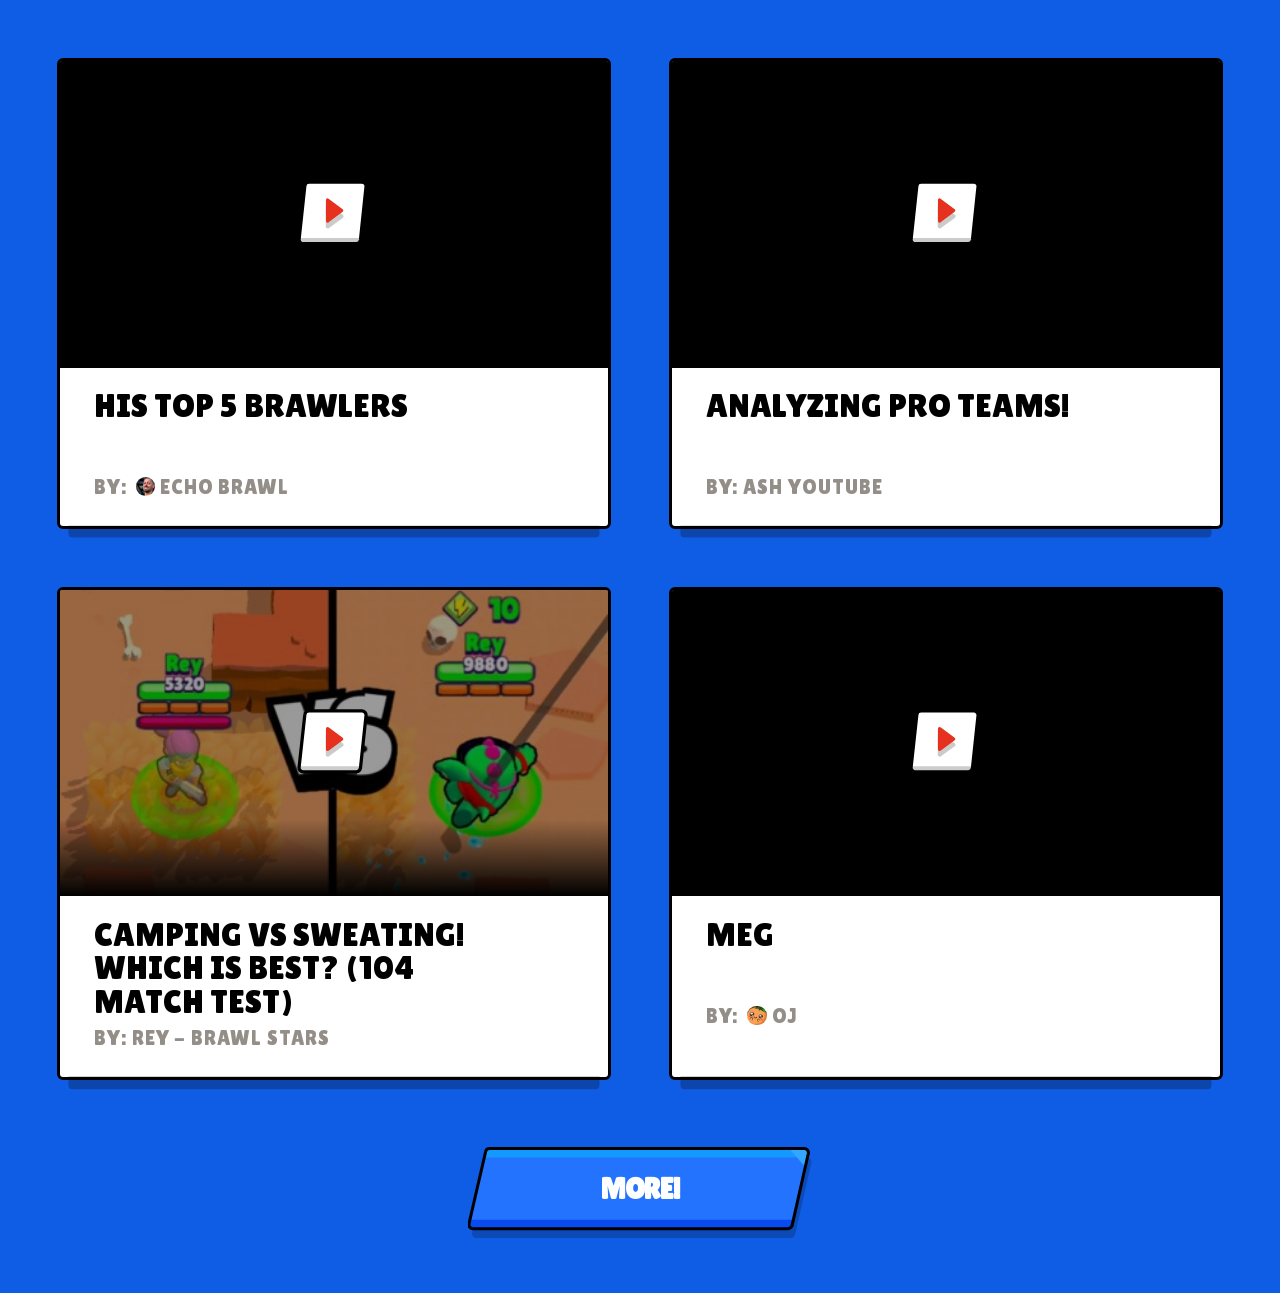
==== commit bd854d1a: "fixed community page html" ====
--- a/community/index.html
+++ b/community/index.html
@@ -1,4 +1,7 @@
-<!DOCTYPE html><html lang="en" class="quality--hd page--community"><head>
+<!DOCTYPE html>
+<html lang="en" class="quality--hd page--community">
+
+<head>
 	<meta charset="UTF-8">
 	<title>Brawl Stars</title>
 	<meta http-equiv="X-UA-Compatible" content="IE=edge,chrome=1">
@@ -10,10 +13,10 @@
 
 		if (pingdomRumStatus === "ENABLED" && parseInt(Math.random() * 1000, 10) === 7) {
 			var _prum = [['id', ''],
-				['mark', 'firstbyte', (new Date()).getTime()]];
+			['mark', 'firstbyte', (new Date()).getTime()]];
 			(function () {
 				var s = document.getElementsByTagName('script')[0]
-						, p = document.createElement('script');
+					, p = document.createElement('script');
 				p.async = 'async';
 				p.src = '//rum-static.pingdom.net/prum.min.js';
 				s.parentNode.insertBefore(p, s);
@@ -22,136 +25,85 @@
 	</script>
 	<script src="../assets/polyfills.js"></script>
 
-		<link rel="stylesheet" type="text/css" href="../assets/styles.css">
+	<link rel="stylesheet" type="text/css" href="../assets/styles.css">
 
 	<!-- Google Tag Manager -->
 	<script>
 		dataLayer = [];
 	</script>
-	<script>(function(w,d,s,l,i){w[l]=w[l]||[];w[l].push({'gtm.start':
-					new Date().getTime(),event:'gtm.js'});var f=d.getElementsByTagName(s)[0],
-				j=d.createElement(s),dl=l!='dataLayer'?'&l='+l:'';j.async=true;j.src=
-				'https://www.googletagmanager.com/gtm.js?id='+i+dl+'&gtm_auth=eNkLGKQBRtZZOECUKP2o_w&gtm_preview=env-5&gtm_cookies_win=x';f.parentNode.insertBefore(j,f);
-		})(window,document,'script','dataLayer','GTM-P2WSS83');</script>
+	<script>(function (w, d, s, l, i) {
+			w[l] = w[l] || []; w[l].push({
+				'gtm.start':
+					new Date().getTime(), event: 'gtm.js'
+			}); var f = d.getElementsByTagName(s)[0],
+				j = d.createElement(s), dl = l != 'dataLayer' ? '&l=' + l : ''; j.async = true; j.src =
+					'https://www.googletagmanager.com/gtm.js?id=' + i + dl + '&gtm_auth=eNkLGKQBRtZZOECUKP2o_w&gtm_preview=env-5&gtm_cookies_win=x'; f.parentNode.insertBefore(j, f);
+		})(window, document, 'script', 'dataLayer', 'GTM-P2WSS83');</script>
 	<!-- End Google Tag Manager -->
 </head>
+
 <body>
-<!-- Google Tag Manager (noscript) -->
-<noscript><iframe src="https://www.googletagmanager.com/ns.html?id=GTM-P2WSS83&gtm_auth=eNkLGKQBRtZZOECUKP2o_w&gtm_preview=env-5&gtm_cookies_win=x"
-				  height="0" width="0" style="display:none;visibility:hidden"></iframe></noscript>
-<!-- End Google Tag Manager (noscript) -->
-<!-- yield start -->
-<main data-cachebust="cae6a9877c8df2f1853fb5573b94b6a2" data-page="community" class="community">
-	<script>window.communityEntries = [{"locale":"en-US","type":"video","title":"His Top 5 Brawlers","author":{"name":"ECHO Brawl","image":"https:\/\/inbox.brawlstars.com\/uploaded-images\/_50x50_crop_center-center_90\/22533\/1543149015_1603114504.jpg?mtime=20201019133504"},"video":{"image":{"preview":"https:\/\/inbox.brawlstars.com\/uploaded-images\/_10x10_crop_center-center_90\/42228\/574732260_1633371115.jpg?mtime=20211004181154","small":"https:\/\/inbox.brawlstars.com\/uploaded-images\/_172x96_crop_center-center_90\/42228\/574732260_1633371115.jpg?mtime=20211004181154","smallRetina":"https:\/\/inbox.brawlstars.com\/uploaded-images\/_344x192_crop_center-center_90\/42228\/574732260_1633371115.jpg?mtime=20211004181154","medium":"https:\/\/inbox.brawlstars.com\/uploaded-images\/_320x179_crop_center-center_90\/42228\/574732260_1633371115.jpg?mtime=20211004181154","mediumRetina":"https:\/\/inbox.brawlstars.com\/uploaded-images\/_640x358_crop_center-center_90\/42228\/574732260_1633371115.jpg?mtime=20211004181154","large":"https:\/\/inbox.brawlstars.com\/uploaded-images\/_430x241_crop_center-center_90\/42228\/574732260_1633371115.jpg?mtime=20211004181154","largeRetina":"https:\/\/inbox.brawlstars.com\/uploaded-images\/_860x482_crop_center-center_90\/42228\/574732260_1633371115.jpg?mtime=20211004181154","original":"https:\/\/inbox.brawlstars.com\/uploaded-images\/574732260_1633371115.jpeg?mtime=20211004181154"},"url":"https:\/\/www.youtube.com\/watch?v=52LgEZFjwV4","provider":"youtube","id":"52LgEZFjwV4","embed":false},"newUntil":1633543915},{"locale":"en-US","type":"video","title":"Analyzing Pro Teams!","author":{"name":"Ash YouTube","image":null},"video":{"image":{"preview":"https:\/\/inbox.brawlstars.com\/uploaded-images\/_10x10_crop_center-center_90\/42152\/1489430629_1633197853.jpg?mtime=20211002180412","small":"https:\/\/inbox.brawlstars.com\/uploaded-images\/_172x96_crop_center-center_90\/42152\/1489430629_1633197853.jpg?mtime=20211002180412","smallRetina":"https:\/\/inbox.brawlstars.com\/uploaded-images\/_344x192_crop_center-center_90\/42152\/1489430629_1633197853.jpg?mtime=20211002180412","medium":"https:\/\/inbox.brawlstars.com\/uploaded-images\/_320x179_crop_center-center_90\/42152\/1489430629_1633197853.jpg?mtime=20211002180412","mediumRetina":"https:\/\/inbox.brawlstars.com\/uploaded-images\/_640x358_crop_center-center_90\/42152\/1489430629_1633197853.jpg?mtime=20211002180412","large":"https:\/\/inbox.brawlstars.com\/uploaded-images\/_430x241_crop_center-center_90\/42152\/1489430629_1633197853.jpg?mtime=20211002180412","largeRetina":"https:\/\/inbox.brawlstars.com\/uploaded-images\/_860x482_crop_center-center_90\/42152\/1489430629_1633197853.jpg?mtime=20211002180412","original":"https:\/\/inbox.brawlstars.com\/uploaded-images\/1489430629_1633197853.jpeg?mtime=20211002180412"},"url":"https:\/\/www.youtube.com\/watch?v=yc6x4sqKfP0","provider":"youtube","id":"yc6x4sqKfP0","embed":false},"newUntil":1633370653},{"locale":"en-US","type":"video","title":"Camping Vs Sweating! Which is best? (104 Match Test)","author":{"name":"Rey - Brawl Stars","image":null},"video":{"image":{"preview":"https:\/\/inbox.brawlstars.com\/uploaded-images\/_10x10_crop_center-center_90\/42098\/881755692_1633105185.jpg?mtime=20211001161945","small":"https:\/\/inbox.brawlstars.com\/uploaded-images\/_172x96_crop_center-center_90\/42098\/881755692_1633105185.jpg?mtime=20211001161945","smallRetina":"https:\/\/inbox.brawlstars.com\/uploaded-images\/_344x192_crop_center-center_90\/42098\/881755692_1633105185.jpg?mtime=20211001161945","medium":"https:\/\/inbox.brawlstars.com\/uploaded-images\/_320x179_crop_center-center_90\/42098\/881755692_1633105185.jpg?mtime=20211001161945","mediumRetina":"https:\/\/inbox.brawlstars.com\/uploaded-images\/_640x358_crop_center-center_90\/42098\/881755692_1633105185.jpg?mtime=20211001161945","large":"https:\/\/inbox.brawlstars.com\/uploaded-images\/_430x241_crop_center-center_90\/42098\/881755692_1633105185.jpg?mtime=20211001161945","largeRetina":"https:\/\/inbox.brawlstars.com\/uploaded-images\/_860x482_crop_center-center_90\/42098\/881755692_1633105185.jpg?mtime=20211001161945","original":"https:\/\/inbox.brawlstars.com\/uploaded-images\/881755692_1633105185.jpeg?mtime=20211001161945"},"url":"https:\/\/www.youtube.com\/watch?v=qi6naWPUmxM","provider":"youtube","id":"qi6naWPUmxM","embed":false},"newUntil":1633277986},{"locale":"en-US","type":"video","title":"Meg","author":{"name":"OJ","image":"https:\/\/inbox.brawlstars.com\/uploaded-images\/_50x50_crop_center-center_90\/22558\/823197474_1603141583.jpg?mtime=20201019210622"},"video":{"image":{"preview":"https:\/\/inbox.brawlstars.com\/uploaded-images\/_10x10_crop_center-center_90\/42041\/645085280_1633018433.jpg?mtime=20210930161352","small":"https:\/\/inbox.brawlstars.com\/uploaded-images\/_172x96_crop_center-center_90\/42041\/645085280_1633018433.jpg?mtime=20210930161352","smallRetina":"https:\/\/inbox.brawlstars.com\/uploaded-images\/_344x192_crop_center-center_90\/42041\/645085280_1633018433.jpg?mtime=20210930161352","medium":"https:\/\/inbox.brawlstars.com\/uploaded-images\/_320x179_crop_center-center_90\/42041\/645085280_1633018433.jpg?mtime=20210930161352","mediumRetina":"https:\/\/inbox.brawlstars.com\/uploaded-images\/_640x358_crop_center-center_90\/42041\/645085280_1633018433.jpg?mtime=20210930161352","large":"https:\/\/inbox.brawlstars.com\/uploaded-images\/_430x241_crop_center-center_90\/42041\/645085280_1633018433.jpg?mtime=20210930161352","largeRetina":"https:\/\/inbox.brawlstars.com\/uploaded-images\/_860x482_crop_center-center_90\/42041\/645085280_1633018433.jpg?mtime=20210930161352","original":"https:\/\/inbox.brawlstars.com\/uploaded-images\/645085280_1633018433.png?mtime=20210930161352"},"url":"https:\/\/www.youtube.com\/watch?v=5oAeWyw9vr4","provider":"youtube","id":"5oAeWyw9vr4","embed":false},"newUntil":1633191233},{"locale":"en-US","type":"video","title":"These BRAWLERS are NOW INSANE!","author":{"name":"Tom","image":"https:\/\/inbox.brawlstars.com\/uploaded-images\/_50x50_crop_center-center_90\/23379\/548662623_1603967722.jpg?mtime=20201029103521"},"video":{"image":{"preview":"https:\/\/inbox.brawlstars.com\/uploaded-images\/_10x10_crop_center-center_90\/42024\/646448756_1633007107.jpg?mtime=20210930130505","small":"https:\/\/inbox.brawlstars.com\/uploaded-images\/_172x96_crop_center-center_90\/42024\/646448756_1633007107.jpg?mtime=20210930130505","smallRetina":"https:\/\/inbox.brawlstars.com\/uploaded-images\/_344x192_crop_center-center_90\/42024\/646448756_1633007107.jpg?mtime=20210930130505","medium":"https:\/\/inbox.brawlstars.com\/uploaded-images\/_320x179_crop_center-center_90\/42024\/646448756_1633007107.jpg?mtime=20210930130505","mediumRetina":"https:\/\/inbox.brawlstars.com\/uploaded-images\/_640x358_crop_center-center_90\/42024\/646448756_1633007107.jpg?mtime=20210930130505","large":"https:\/\/inbox.brawlstars.com\/uploaded-images\/_430x241_crop_center-center_90\/42024\/646448756_1633007107.jpg?mtime=20210930130505","largeRetina":"https:\/\/inbox.brawlstars.com\/uploaded-images\/_860x482_crop_center-center_90\/42024\/646448756_1633007107.jpg?mtime=20210930130505","original":"https:\/\/inbox.brawlstars.com\/uploaded-images\/646448756_1633007107.jpeg?mtime=20210930130505"},"url":"https:\/\/www.youtube.com\/watch?v=3diPZ8QjlWA","provider":"youtube","id":"3diPZ8QjlWA","embed":false},"newUntil":1633179908},{"locale":"en-US","type":"video","title":"MEG IS OP! ","author":{"name":"Chicken Brawl","image":"https:\/\/inbox.brawlstars.com\/uploaded-images\/_50x50_crop_center-center_90\/32607\/143644686_1617877830.jpg?mtime=20210408103030"},"video":{"image":{"preview":"https:\/\/inbox.brawlstars.com\/uploaded-images\/_10x10_crop_center-center_90\/42014\/1165634409_1632996935.jpg?mtime=20210930101535","small":"https:\/\/inbox.brawlstars.com\/uploaded-images\/_172x96_crop_center-center_90\/42014\/1165634409_1632996935.jpg?mtime=20210930101535","smallRetina":"https:\/\/inbox.brawlstars.com\/uploaded-images\/_344x192_crop_center-center_90\/42014\/1165634409_1632996935.jpg?mtime=20210930101535","medium":"https:\/\/inbox.brawlstars.com\/uploaded-images\/_320x179_crop_center-center_90\/42014\/1165634409_1632996935.jpg?mtime=20210930101535","mediumRetina":"https:\/\/inbox.brawlstars.com\/uploaded-images\/_640x358_crop_center-center_90\/42014\/1165634409_1632996935.jpg?mtime=20210930101535","large":"https:\/\/inbox.brawlstars.com\/uploaded-images\/_430x241_crop_center-center_90\/42014\/1165634409_1632996935.jpg?mtime=20210930101535","largeRetina":"https:\/\/inbox.brawlstars.com\/uploaded-images\/_860x482_crop_center-center_90\/42014\/1165634409_1632996935.jpg?mtime=20210930101535","original":"https:\/\/inbox.brawlstars.com\/uploaded-images\/1165634409_1632996935.jpeg?mtime=20210930101535"},"url":"https:\/\/www.youtube.com\/watch?v=ie4OccBBEOk","provider":"youtube","id":"ie4OccBBEOk","embed":false},"newUntil":1633169736},{"locale":"en-US","type":"video","title":"BROCK \u0026 BELLE TRASH WITH THESE BALANCE CHANGES?!","author":{"name":"SpenLC","image":"https:\/\/inbox.brawlstars.com\/uploaded-images\/_50x50_crop_center-center_90\/33219\/207940201_1618934981.jpg?mtime=20210420160941"},"video":{"image":{"preview":"https:\/\/inbox.brawlstars.com\/uploaded-images\/_10x10_crop_center-center_90\/41882\/1211974579_1632816674.jpg?mtime=20210928081112","small":"https:\/\/inbox.brawlstars.com\/uploaded-images\/_172x96_crop_center-center_90\/41882\/1211974579_1632816674.jpg?mtime=20210928081112","smallRetina":"https:\/\/inbox.brawlstars.com\/uploaded-images\/_344x192_crop_center-center_90\/41882\/1211974579_1632816674.jpg?mtime=20210928081112","medium":"https:\/\/inbox.brawlstars.com\/uploaded-images\/_320x179_crop_center-center_90\/41882\/1211974579_1632816674.jpg?mtime=20210928081112","mediumRetina":"https:\/\/inbox.brawlstars.com\/uploaded-images\/_640x358_crop_center-center_90\/41882\/1211974579_1632816674.jpg?mtime=20210928081112","large":"https:\/\/inbox.brawlstars.com\/uploaded-images\/_430x241_crop_center-center_90\/41882\/1211974579_1632816674.jpg?mtime=20210928081112","largeRetina":"https:\/\/inbox.brawlstars.com\/uploaded-images\/_860x482_crop_center-center_90\/41882\/1211974579_1632816674.jpg?mtime=20210928081112","original":"https:\/\/inbox.brawlstars.com\/uploaded-images\/1211974579_1632816674.jpeg?mtime=20210928081112"},"url":"https:\/\/www.youtube.com\/watch?v=TjQjzVVcX7Q","provider":"youtube","id":"TjQjzVVcX7Q","embed":false},"newUntil":1632989474},{"locale":"en-US","type":"video","title":"Meg vs Random Brawler Wheel!","author":{"name":"BenTimm1","image":null},"video":{"image":{"preview":"https:\/\/inbox.brawlstars.com\/uploaded-images\/_10x10_crop_center-center_90\/41880\/705217407_1632816458.jpg?mtime=20210928080738","small":"https:\/\/inbox.brawlstars.com\/uploaded-images\/_172x96_crop_center-center_90\/41880\/705217407_1632816458.jpg?mtime=20210928080738","smallRetina":"https:\/\/inbox.brawlstars.com\/uploaded-images\/_344x192_crop_center-center_90\/41880\/705217407_1632816458.jpg?mtime=20210928080738","medium":"https:\/\/inbox.brawlstars.com\/uploaded-images\/_320x179_crop_center-center_90\/41880\/705217407_1632816458.jpg?mtime=20210928080738","mediumRetina":"https:\/\/inbox.brawlstars.com\/uploaded-images\/_640x358_crop_center-center_90\/41880\/705217407_1632816458.jpg?mtime=20210928080738","large":"https:\/\/inbox.brawlstars.com\/uploaded-images\/_430x241_crop_center-center_90\/41880\/705217407_1632816458.jpg?mtime=20210928080738","largeRetina":"https:\/\/inbox.brawlstars.com\/uploaded-images\/_860x482_crop_center-center_90\/41880\/705217407_1632816458.jpg?mtime=20210928080738","original":"https:\/\/inbox.brawlstars.com\/uploaded-images\/705217407_1632816458.jpeg?mtime=20210928080738"},"url":"https:\/\/www.youtube.com\/watch?v=x5-NvrD7YMM","provider":"youtube","id":"x5-NvrD7YMM","embed":false},"newUntil":1632989259},{"locale":"en-US","type":"video","title":"All 37 Voice Lines with captions!","author":{"name":"Radical","image":"https:\/\/inbox.brawlstars.com\/uploaded-images\/_50x50_crop_center-center_90\/22789\/1682820411_1603348451.jpg?mtime=20201022063409"},"video":{"image":{"preview":"https:\/\/inbox.brawlstars.com\/uploaded-images\/_10x10_crop_center-center_90\/41866\/1028465579_1632814350.jpg?mtime=20210928073229","small":"https:\/\/inbox.brawlstars.com\/uploaded-images\/_172x96_crop_center-center_90\/41866\/1028465579_1632814350.jpg?mtime=20210928073229","smallRetina":"https:\/\/inbox.brawlstars.com\/uploaded-images\/_344x192_crop_center-center_90\/41866\/1028465579_1632814350.jpg?mtime=20210928073229","medium":"https:\/\/inbox.brawlstars.com\/uploaded-images\/_320x179_crop_center-center_90\/41866\/1028465579_1632814350.jpg?mtime=20210928073229","mediumRetina":"https:\/\/inbox.brawlstars.com\/uploaded-images\/_640x358_crop_center-center_90\/41866\/1028465579_1632814350.jpg?mtime=20210928073229","large":"https:\/\/inbox.brawlstars.com\/uploaded-images\/_430x241_crop_center-center_90\/41866\/1028465579_1632814350.jpg?mtime=20210928073229","largeRetina":"https:\/\/inbox.brawlstars.com\/uploaded-images\/_860x482_crop_center-center_90\/41866\/1028465579_1632814350.jpg?mtime=20210928073229","original":"https:\/\/inbox.brawlstars.com\/uploaded-images\/1028465579_1632814350.jpeg?mtime=20210928073229"},"url":"https:\/\/www.youtube.com\/watch?v=qRzb-vBVZ2g","provider":"youtube","id":"qRzb-vBVZ2g","embed":false},"newUntil":1632987151},{"locale":"en-US","type":"video","title":"RANKING ALL 6 LEGENDARY BRAWLERS in BRAWL STARS! | MEG OP?!","author":{"name":"MoneyCapital","image":"https:\/\/inbox.brawlstars.com\/uploaded-images\/_50x50_crop_center-center_90\/23353\/1375761587_1603961818.jpg?mtime=20201029085657"},"video":{"image":{"preview":"https:\/\/inbox.brawlstars.com\/uploaded-images\/_10x10_crop_center-center_90\/41848\/1659584930_1632809822.jpg?mtime=20210928061702","small":"https:\/\/inbox.brawlstars.com\/uploaded-images\/_172x96_crop_center-center_90\/41848\/1659584930_1632809822.jpg?mtime=20210928061702","smallRetina":"https:\/\/inbox.brawlstars.com\/uploaded-images\/_344x192_crop_center-center_90\/41848\/1659584930_1632809822.jpg?mtime=20210928061702","medium":"https:\/\/inbox.brawlstars.com\/uploaded-images\/_320x179_crop_center-center_90\/41848\/1659584930_1632809822.jpg?mtime=20210928061702","mediumRetina":"https:\/\/inbox.brawlstars.com\/uploaded-images\/_640x358_crop_center-center_90\/41848\/1659584930_1632809822.jpg?mtime=20210928061702","large":"https:\/\/inbox.brawlstars.com\/uploaded-images\/_430x241_crop_center-center_90\/41848\/1659584930_1632809822.jpg?mtime=20210928061702","largeRetina":"https:\/\/inbox.brawlstars.com\/uploaded-images\/_860x482_crop_center-center_90\/41848\/1659584930_1632809822.jpg?mtime=20210928061702","original":"https:\/\/inbox.brawlstars.com\/uploaded-images\/1659584930_1632809822.png?mtime=20210928061702"},"url":"https:\/\/www.youtube.com\/watch?v=TSjFPA2nvoQ","provider":"youtube","id":"TSjFPA2nvoQ","embed":false},"newUntil":1632982623},{"locale":"en-US","type":"video","title":"How strong is Meg?","author":{"name":"CryingMan","image":"https:\/\/inbox.brawlstars.com\/uploaded-images\/_50x50_crop_center-center_90\/40375\/749934369_1629876983.jpg?mtime=20210825073621"},"video":{"image":{"preview":"https:\/\/inbox.brawlstars.com\/uploaded-images\/_10x10_crop_center-center_90\/41841\/389559504_1632805267.jpg?mtime=20210928050106","small":"https:\/\/inbox.brawlstars.com\/uploaded-images\/_172x96_crop_center-center_90\/41841\/389559504_1632805267.jpg?mtime=20210928050106","smallRetina":"https:\/\/inbox.brawlstars.com\/uploaded-images\/_344x192_crop_center-center_90\/41841\/389559504_1632805267.jpg?mtime=20210928050106","medium":"https:\/\/inbox.brawlstars.com\/uploaded-images\/_320x179_crop_center-center_90\/41841\/389559504_1632805267.jpg?mtime=20210928050106","mediumRetina":"https:\/\/inbox.brawlstars.com\/uploaded-images\/_640x358_crop_center-center_90\/41841\/389559504_1632805267.jpg?mtime=20210928050106","large":"https:\/\/inbox.brawlstars.com\/uploaded-images\/_430x241_crop_center-center_90\/41841\/389559504_1632805267.jpg?mtime=20210928050106","largeRetina":"https:\/\/inbox.brawlstars.com\/uploaded-images\/_860x482_crop_center-center_90\/41841\/389559504_1632805267.jpg?mtime=20210928050106","original":"https:\/\/inbox.brawlstars.com\/uploaded-images\/389559504_1632805267.jpeg?mtime=20210928050106"},"url":"https:\/\/www.youtube.com\/watch?v=elOR1ziaTvY","provider":"youtube","id":"elOR1ziaTvY","embed":false},"newUntil":1632978067},{"locale":"en-US","type":"video","title":"Ash Push","author":{"name":"ECHO Brawl","image":"https:\/\/inbox.brawlstars.com\/uploaded-images\/_50x50_crop_center-center_90\/22533\/1543149015_1603114504.jpg?mtime=20201019133504"},"video":{"image":{"preview":"https:\/\/inbox.brawlstars.com\/uploaded-images\/_10x10_crop_center-center_90\/41797\/1360873038_1632765404.jpg?mtime=20210927175644","small":"https:\/\/inbox.brawlstars.com\/uploaded-images\/_172x96_crop_center-center_90\/41797\/1360873038_1632765404.jpg?mtime=20210927175644","smallRetina":"https:\/\/inbox.brawlstars.com\/uploaded-images\/_344x192_crop_center-center_90\/41797\/1360873038_1632765404.jpg?mtime=20210927175644","medium":"https:\/\/inbox.brawlstars.com\/uploaded-images\/_320x179_crop_center-center_90\/41797\/1360873038_1632765404.jpg?mtime=20210927175644","mediumRetina":"https:\/\/inbox.brawlstars.com\/uploaded-images\/_640x358_crop_center-center_90\/41797\/1360873038_1632765404.jpg?mtime=20210927175644","large":"https:\/\/inbox.brawlstars.com\/uploaded-images\/_430x241_crop_center-center_90\/41797\/1360873038_1632765404.jpg?mtime=20210927175644","largeRetina":"https:\/\/inbox.brawlstars.com\/uploaded-images\/_860x482_crop_center-center_90\/41797\/1360873038_1632765404.jpg?mtime=20210927175644","original":"https:\/\/inbox.brawlstars.com\/uploaded-images\/1360873038_1632765404.jpeg?mtime=20210927175644"},"url":"https:\/\/www.youtube.com\/watch?v=VSHTU8quiQw","provider":"youtube","id":"VSHTU8quiQw","embed":false},"newUntil":1632938205},{"locale":"en-US","type":"video","title":"Best Team in NA?!","author":{"name":"Ash YouTube","image":null},"video":{"image":{"preview":"https:\/\/inbox.brawlstars.com\/uploaded-images\/_10x10_crop_center-center_90\/41706\/69122452_1632497901.jpg?mtime=20210924153820","small":"https:\/\/inbox.brawlstars.com\/uploaded-images\/_172x96_crop_center-center_90\/41706\/69122452_1632497901.jpg?mtime=20210924153820","smallRetina":"https:\/\/inbox.brawlstars.com\/uploaded-images\/_344x192_crop_center-center_90\/41706\/69122452_1632497901.jpg?mtime=20210924153820","medium":"https:\/\/inbox.brawlstars.com\/uploaded-images\/_320x179_crop_center-center_90\/41706\/69122452_1632497901.jpg?mtime=20210924153820","mediumRetina":"https:\/\/inbox.brawlstars.com\/uploaded-images\/_640x358_crop_center-center_90\/41706\/69122452_1632497901.jpg?mtime=20210924153820","large":"https:\/\/inbox.brawlstars.com\/uploaded-images\/_430x241_crop_center-center_90\/41706\/69122452_1632497901.jpg?mtime=20210924153820","largeRetina":"https:\/\/inbox.brawlstars.com\/uploaded-images\/_860x482_crop_center-center_90\/41706\/69122452_1632497901.jpg?mtime=20210924153820","original":"https:\/\/inbox.brawlstars.com\/uploaded-images\/69122452_1632497901.jpeg?mtime=20210924153820"},"url":"https:\/\/www.youtube.com\/watch?v=ICsGsi7AOlQ","provider":"youtube","id":"ICsGsi7AOlQ","embed":false},"newUntil":1632670701},{"locale":"en-US","type":"video","title":"TOP LEGENDARY SKINS! ","author":{"name":"Chicken Brawl","image":"https:\/\/inbox.brawlstars.com\/uploaded-images\/_50x50_crop_center-center_90\/32607\/143644686_1617877830.jpg?mtime=20210408103030"},"video":{"image":{"preview":"https:\/\/inbox.brawlstars.com\/uploaded-images\/_10x10_crop_center-center_90\/41639\/826699816_1632392478.jpg?mtime=20210923102118","small":"https:\/\/inbox.brawlstars.com\/uploaded-images\/_172x96_crop_center-center_90\/41639\/826699816_1632392478.jpg?mtime=20210923102118","smallRetina":"https:\/\/inbox.brawlstars.com\/uploaded-images\/_344x192_crop_center-center_90\/41639\/826699816_1632392478.jpg?mtime=20210923102118","medium":"https:\/\/inbox.brawlstars.com\/uploaded-images\/_320x179_crop_center-center_90\/41639\/826699816_1632392478.jpg?mtime=20210923102118","mediumRetina":"https:\/\/inbox.brawlstars.com\/uploaded-images\/_640x358_crop_center-center_90\/41639\/826699816_1632392478.jpg?mtime=20210923102118","large":"https:\/\/inbox.brawlstars.com\/uploaded-images\/_430x241_crop_center-center_90\/41639\/826699816_1632392478.jpg?mtime=20210923102118","largeRetina":"https:\/\/inbox.brawlstars.com\/uploaded-images\/_860x482_crop_center-center_90\/41639\/826699816_1632392478.jpg?mtime=20210923102118","original":"https:\/\/inbox.brawlstars.com\/uploaded-images\/826699816_1632392478.jpeg?mtime=20210923102118"},"url":"https:\/\/www.youtube.com\/watch?v=4dVRCrahZu0","provider":"youtube","id":"4dVRCrahZu0","embed":false},"newUntil":1632565279},{"locale":"en-US","type":"video","title":"ALL 50 BRAWLERS Ranked From WORST to BEST!","author":{"name":"Tom","image":"https:\/\/inbox.brawlstars.com\/uploaded-images\/_50x50_crop_center-center_90\/23379\/548662623_1603967722.jpg?mtime=20201029103521"},"video":{"image":{"preview":"https:\/\/inbox.brawlstars.com\/uploaded-images\/_10x10_crop_center-center_90\/41618\/983597530_1632327599.jpg?mtime=20210922161958","small":"https:\/\/inbox.brawlstars.com\/uploaded-images\/_172x96_crop_center-center_90\/41618\/983597530_1632327599.jpg?mtime=20210922161958","smallRetina":"https:\/\/inbox.brawlstars.com\/uploaded-images\/_344x192_crop_center-center_90\/41618\/983597530_1632327599.jpg?mtime=20210922161958","medium":"https:\/\/inbox.brawlstars.com\/uploaded-images\/_320x179_crop_center-center_90\/41618\/983597530_1632327599.jpg?mtime=20210922161958","mediumRetina":"https:\/\/inbox.brawlstars.com\/uploaded-images\/_640x358_crop_center-center_90\/41618\/983597530_1632327599.jpg?mtime=20210922161958","large":"https:\/\/inbox.brawlstars.com\/uploaded-images\/_430x241_crop_center-center_90\/41618\/983597530_1632327599.jpg?mtime=20210922161958","largeRetina":"https:\/\/inbox.brawlstars.com\/uploaded-images\/_860x482_crop_center-center_90\/41618\/983597530_1632327599.jpg?mtime=20210922161958","original":"https:\/\/inbox.brawlstars.com\/uploaded-images\/983597530_1632327599.jpeg?mtime=20210922161958"},"url":"https:\/\/www.youtube.com\/watch?v=9aaVIemC9pY","provider":"youtube","id":"9aaVIemC9pY","embed":false},"newUntil":1632500399},{"locale":"en-US","type":"video","title":"First 55k in NA","author":{"name":"CryingMan","image":"https:\/\/inbox.brawlstars.com\/uploaded-images\/_50x50_crop_center-center_90\/40375\/749934369_1629876983.jpg?mtime=20210825073621"},"video":{"image":{"preview":"https:\/\/inbox.brawlstars.com\/uploaded-images\/_10x10_crop_center-center_90\/41584\/401822770_1632206310.jpg?mtime=20210921063830","small":"https:\/\/inbox.brawlstars.com\/uploaded-images\/_172x96_crop_center-center_90\/41584\/401822770_1632206310.jpg?mtime=20210921063830","smallRetina":"https:\/\/inbox.brawlstars.com\/uploaded-images\/_344x192_crop_center-center_90\/41584\/401822770_1632206310.jpg?mtime=20210921063830","medium":"https:\/\/inbox.brawlstars.com\/uploaded-images\/_320x179_crop_center-center_90\/41584\/401822770_1632206310.jpg?mtime=20210921063830","mediumRetina":"https:\/\/inbox.brawlstars.com\/uploaded-images\/_640x358_crop_center-center_90\/41584\/401822770_1632206310.jpg?mtime=20210921063830","large":"https:\/\/inbox.brawlstars.com\/uploaded-images\/_430x241_crop_center-center_90\/41584\/401822770_1632206310.jpg?mtime=20210921063830","largeRetina":"https:\/\/inbox.brawlstars.com\/uploaded-images\/_860x482_crop_center-center_90\/41584\/401822770_1632206310.jpg?mtime=20210921063830","original":"https:\/\/inbox.brawlstars.com\/uploaded-images\/401822770_1632206310.jpeg?mtime=20210921063830"},"url":"https:\/\/www.youtube.com\/watch?v=Q_QBNt-l9qQ","provider":"youtube","id":"Q_QBNt-l9qQ","embed":false},"newUntil":1632379111},{"locale":"en-US","type":"video","title":"20,000","author":{"name":"ECHO Brawl","image":"https:\/\/inbox.brawlstars.com\/uploaded-images\/_50x50_crop_center-center_90\/22533\/1543149015_1603114504.jpg?mtime=20201019133504"},"video":{"image":{"preview":"https:\/\/inbox.brawlstars.com\/uploaded-images\/_10x10_crop_center-center_90\/41571\/794332521_1632169280.jpg?mtime=20210920202120","small":"https:\/\/inbox.brawlstars.com\/uploaded-images\/_172x96_crop_center-center_90\/41571\/794332521_1632169280.jpg?mtime=20210920202120","smallRetina":"https:\/\/inbox.brawlstars.com\/uploaded-images\/_344x192_crop_center-center_90\/41571\/794332521_1632169280.jpg?mtime=20210920202120","medium":"https:\/\/inbox.brawlstars.com\/uploaded-images\/_320x179_crop_center-center_90\/41571\/794332521_1632169280.jpg?mtime=20210920202120","mediumRetina":"https:\/\/inbox.brawlstars.com\/uploaded-images\/_640x358_crop_center-center_90\/41571\/794332521_1632169280.jpg?mtime=20210920202120","large":"https:\/\/inbox.brawlstars.com\/uploaded-images\/_430x241_crop_center-center_90\/41571\/794332521_1632169280.jpg?mtime=20210920202120","largeRetina":"https:\/\/inbox.brawlstars.com\/uploaded-images\/_860x482_crop_center-center_90\/41571\/794332521_1632169280.jpg?mtime=20210920202120","original":"https:\/\/inbox.brawlstars.com\/uploaded-images\/794332521_1632169280.jpeg?mtime=20210920202120"},"url":"https:\/\/www.youtube.com\/watch?v=mhKE6uUR8oQ","provider":"youtube","id":"mhKE6uUR8oQ","embed":false},"newUntil":1632342081},{"locale":"en-US","type":"video","title":"2300 TROPHY EL PRIMO! WORLD RECORD GAMEPLAY!","author":{"name":"MoneyCapital","image":"https:\/\/inbox.brawlstars.com\/uploaded-images\/_50x50_crop_center-center_90\/23353\/1375761587_1603961818.jpg?mtime=20201029085657"},"video":{"image":{"preview":"https:\/\/inbox.brawlstars.com\/uploaded-images\/_10x10_crop_center-center_90\/41507\/1222420968_1632033362.jpg?mtime=20210919063602","small":"https:\/\/inbox.brawlstars.com\/uploaded-images\/_172x96_crop_center-center_90\/41507\/1222420968_1632033362.jpg?mtime=20210919063602","smallRetina":"https:\/\/inbox.brawlstars.com\/uploaded-images\/_344x192_crop_center-center_90\/41507\/1222420968_1632033362.jpg?mtime=20210919063602","medium":"https:\/\/inbox.brawlstars.com\/uploaded-images\/_320x179_crop_center-center_90\/41507\/1222420968_1632033362.jpg?mtime=20210919063602","mediumRetina":"https:\/\/inbox.brawlstars.com\/uploaded-images\/_640x358_crop_center-center_90\/41507\/1222420968_1632033362.jpg?mtime=20210919063602","large":"https:\/\/inbox.brawlstars.com\/uploaded-images\/_430x241_crop_center-center_90\/41507\/1222420968_1632033362.jpg?mtime=20210919063602","largeRetina":"https:\/\/inbox.brawlstars.com\/uploaded-images\/_860x482_crop_center-center_90\/41507\/1222420968_1632033362.jpg?mtime=20210919063602","original":"https:\/\/inbox.brawlstars.com\/uploaded-images\/1222420968_1632033362.jpeg?mtime=20210919063602"},"url":"https:\/\/www.youtube.com\/watch?v=4sLgGkPH_JM","provider":"youtube","id":"4sLgGkPH_JM","embed":false},"newUntil":1632206163},{"locale":"en-US","type":"video","title":"Extreme 1,000 Gem Games Of Tag!","author":{"name":"Rey - Brawl Stars","image":null},"video":{"image":{"preview":"https:\/\/inbox.brawlstars.com\/uploaded-images\/_10x10_crop_center-center_90\/41428\/996105990_1631812065.jpg?mtime=20210916170744","small":"https:\/\/inbox.brawlstars.com\/uploaded-images\/_172x96_crop_center-center_90\/41428\/996105990_1631812065.jpg?mtime=20210916170744","smallRetina":"https:\/\/inbox.brawlstars.com\/uploaded-images\/_344x192_crop_center-center_90\/41428\/996105990_1631812065.jpg?mtime=20210916170744","medium":"https:\/\/inbox.brawlstars.com\/uploaded-images\/_320x179_crop_center-center_90\/41428\/996105990_1631812065.jpg?mtime=20210916170744","mediumRetina":"https:\/\/inbox.brawlstars.com\/uploaded-images\/_640x358_crop_center-center_90\/41428\/996105990_1631812065.jpg?mtime=20210916170744","large":"https:\/\/inbox.brawlstars.com\/uploaded-images\/_430x241_crop_center-center_90\/41428\/996105990_1631812065.jpg?mtime=20210916170744","largeRetina":"https:\/\/inbox.brawlstars.com\/uploaded-images\/_860x482_crop_center-center_90\/41428\/996105990_1631812065.jpg?mtime=20210916170744","original":"https:\/\/inbox.brawlstars.com\/uploaded-images\/996105990_1631812065.jpeg?mtime=20210916170744"},"url":"https:\/\/www.youtube.com\/watch?v=jifs5TVVK3U","provider":"youtube","id":"jifs5TVVK3U","embed":false},"newUntil":1631984865},{"locale":"en-US","type":"video","title":"TOP 3 MYTHIC SKINS! ","author":{"name":"Chicken Brawl","image":"https:\/\/inbox.brawlstars.com\/uploaded-images\/_50x50_crop_center-center_90\/32607\/143644686_1617877830.jpg?mtime=20210408103030"},"video":{"image":{"preview":"https:\/\/inbox.brawlstars.com\/uploaded-images\/_10x10_crop_center-center_90\/41423\/1943177949_1631787559.jpg?mtime=20210916101919","small":"https:\/\/inbox.brawlstars.com\/uploaded-images\/_172x96_crop_center-center_90\/41423\/1943177949_1631787559.jpg?mtime=20210916101919","smallRetina":"https:\/\/inbox.brawlstars.com\/uploaded-images\/_344x192_crop_center-center_90\/41423\/1943177949_1631787559.jpg?mtime=20210916101919","medium":"https:\/\/inbox.brawlstars.com\/uploaded-images\/_320x179_crop_center-center_90\/41423\/1943177949_1631787559.jpg?mtime=20210916101919","mediumRetina":"https:\/\/inbox.brawlstars.com\/uploaded-images\/_640x358_crop_center-center_90\/41423\/1943177949_1631787559.jpg?mtime=20210916101919","large":"https:\/\/inbox.brawlstars.com\/uploaded-images\/_430x241_crop_center-center_90\/41423\/1943177949_1631787559.jpg?mtime=20210916101919","largeRetina":"https:\/\/inbox.brawlstars.com\/uploaded-images\/_860x482_crop_center-center_90\/41423\/1943177949_1631787559.jpg?mtime=20210916101919","original":"https:\/\/inbox.brawlstars.com\/uploaded-images\/1943177949_1631787559.jpeg?mtime=20210916101919"},"url":"https:\/\/www.youtube.com\/watch?v=Mcm-zGNPBJA","provider":"youtube","id":"Mcm-zGNPBJA","embed":false},"newUntil":1631960359},{"locale":"en-US","type":"video","title":"TOP 3 IN THE WORLD","author":{"name":"CryingMan","image":"https:\/\/inbox.brawlstars.com\/uploaded-images\/_50x50_crop_center-center_90\/40375\/749934369_1629876983.jpg?mtime=20210825073621"},"video":{"image":{"preview":"https:\/\/inbox.brawlstars.com\/uploaded-images\/_10x10_crop_center-center_90\/41322\/213615572_1631611798.jpg?mtime=20210914092957","small":"https:\/\/inbox.brawlstars.com\/uploaded-images\/_172x96_crop_center-center_90\/41322\/213615572_1631611798.jpg?mtime=20210914092957","smallRetina":"https:\/\/inbox.brawlstars.com\/uploaded-images\/_344x192_crop_center-center_90\/41322\/213615572_1631611798.jpg?mtime=20210914092957","medium":"https:\/\/inbox.brawlstars.com\/uploaded-images\/_320x179_crop_center-center_90\/41322\/213615572_1631611798.jpg?mtime=20210914092957","mediumRetina":"https:\/\/inbox.brawlstars.com\/uploaded-images\/_640x358_crop_center-center_90\/41322\/213615572_1631611798.jpg?mtime=20210914092957","large":"https:\/\/inbox.brawlstars.com\/uploaded-images\/_430x241_crop_center-center_90\/41322\/213615572_1631611798.jpg?mtime=20210914092957","largeRetina":"https:\/\/inbox.brawlstars.com\/uploaded-images\/_860x482_crop_center-center_90\/41322\/213615572_1631611798.jpg?mtime=20210914092957","original":"https:\/\/inbox.brawlstars.com\/uploaded-images\/213615572_1631611798.png?mtime=20210914092957"},"url":"https:\/\/www.youtube.com\/watch?v=LBUbs032hTw","provider":"youtube","id":"LBUbs032hTw","embed":false},"newUntil":1631784598},{"locale":"en-US","type":"video","title":"Sandy 500","author":{"name":"ECHO Brawl","image":"https:\/\/inbox.brawlstars.com\/uploaded-images\/_50x50_crop_center-center_90\/22533\/1543149015_1603114504.jpg?mtime=20201019133504"},"video":{"image":{"preview":"https:\/\/inbox.brawlstars.com\/uploaded-images\/_10x10_crop_center-center_90\/41293\/951807245_1631530975.jpg?mtime=20210913110255","small":"https:\/\/inbox.brawlstars.com\/uploaded-images\/_172x96_crop_center-center_90\/41293\/951807245_1631530975.jpg?mtime=20210913110255","smallRetina":"https:\/\/inbox.brawlstars.com\/uploaded-images\/_344x192_crop_center-center_90\/41293\/951807245_1631530975.jpg?mtime=20210913110255","medium":"https:\/\/inbox.brawlstars.com\/uploaded-images\/_320x179_crop_center-center_90\/41293\/951807245_1631530975.jpg?mtime=20210913110255","mediumRetina":"https:\/\/inbox.brawlstars.com\/uploaded-images\/_640x358_crop_center-center_90\/41293\/951807245_1631530975.jpg?mtime=20210913110255","large":"https:\/\/inbox.brawlstars.com\/uploaded-images\/_430x241_crop_center-center_90\/41293\/951807245_1631530975.jpg?mtime=20210913110255","largeRetina":"https:\/\/inbox.brawlstars.com\/uploaded-images\/_860x482_crop_center-center_90\/41293\/951807245_1631530975.jpg?mtime=20210913110255","original":"https:\/\/inbox.brawlstars.com\/uploaded-images\/951807245_1631530975.jpeg?mtime=20210913110255"},"url":"https:\/\/www.youtube.com\/watch?v=dBLmR2c2fCA","provider":"youtube","id":"dBLmR2c2fCA","embed":false},"newUntil":1631703776},{"locale":"en-US","type":"video","title":"1667 TROPHY SHELLY! TOP LEVEL GAMEPLAY!!","author":{"name":"MoneyCapital","image":"https:\/\/inbox.brawlstars.com\/uploaded-images\/_50x50_crop_center-center_90\/23353\/1375761587_1603961818.jpg?mtime=20201029085657"},"video":{"image":{"preview":"https:\/\/inbox.brawlstars.com\/uploaded-images\/_10x10_crop_center-center_90\/41251\/1079072773_1631429634.jpg?mtime=20210912065353","small":"https:\/\/inbox.brawlstars.com\/uploaded-images\/_172x96_crop_center-center_90\/41251\/1079072773_1631429634.jpg?mtime=20210912065353","smallRetina":"https:\/\/inbox.brawlstars.com\/uploaded-images\/_344x192_crop_center-center_90\/41251\/1079072773_1631429634.jpg?mtime=20210912065353","medium":"https:\/\/inbox.brawlstars.com\/uploaded-images\/_320x179_crop_center-center_90\/41251\/1079072773_1631429634.jpg?mtime=20210912065353","mediumRetina":"https:\/\/inbox.brawlstars.com\/uploaded-images\/_640x358_crop_center-center_90\/41251\/1079072773_1631429634.jpg?mtime=20210912065353","large":"https:\/\/inbox.brawlstars.com\/uploaded-images\/_430x241_crop_center-center_90\/41251\/1079072773_1631429634.jpg?mtime=20210912065353","largeRetina":"https:\/\/inbox.brawlstars.com\/uploaded-images\/_860x482_crop_center-center_90\/41251\/1079072773_1631429634.jpg?mtime=20210912065353","original":"https:\/\/inbox.brawlstars.com\/uploaded-images\/1079072773_1631429634.jpeg?mtime=20210912065353"},"url":"https:\/\/www.youtube.com\/watch?v=nUOGCa26XAk","provider":"youtube","id":"nUOGCa26XAk","embed":false},"newUntil":1631602434},{"locale":"en-US","type":"video","title":"TOP 10 PLAYS OF THE WEEK in BRAWL STARS!","author":{"name":"CHIEF PAT","image":null},"video":{"image":{"preview":"https:\/\/inbox.brawlstars.com\/uploaded-images\/_10x10_crop_center-center_90\/41078\/340734610_1631224848.jpg?mtime=20210909220047","small":"https:\/\/inbox.brawlstars.com\/uploaded-images\/_172x96_crop_center-center_90\/41078\/340734610_1631224848.jpg?mtime=20210909220047","smallRetina":"https:\/\/inbox.brawlstars.com\/uploaded-images\/_344x192_crop_center-center_90\/41078\/340734610_1631224848.jpg?mtime=20210909220047","medium":"https:\/\/inbox.brawlstars.com\/uploaded-images\/_320x179_crop_center-center_90\/41078\/340734610_1631224848.jpg?mtime=20210909220047","mediumRetina":"https:\/\/inbox.brawlstars.com\/uploaded-images\/_640x358_crop_center-center_90\/41078\/340734610_1631224848.jpg?mtime=20210909220047","large":"https:\/\/inbox.brawlstars.com\/uploaded-images\/_430x241_crop_center-center_90\/41078\/340734610_1631224848.jpg?mtime=20210909220047","largeRetina":"https:\/\/inbox.brawlstars.com\/uploaded-images\/_860x482_crop_center-center_90\/41078\/340734610_1631224848.jpg?mtime=20210909220047","original":"https:\/\/inbox.brawlstars.com\/uploaded-images\/340734610_1631224848.jpeg?mtime=20210909220047"},"url":"https:\/\/www.youtube.com\/watch?v=4QHPMe7grmk","provider":"youtube","id":"4QHPMe7grmk","embed":false},"newUntil":1631397648},{"locale":"en-US","type":"video","title":"2ND ACCOUNT TO TOP 5 IN THE WORLD | POWER LEAGUE","author":{"name":"bobbyBS","image":"https:\/\/inbox.brawlstars.com\/uploaded-images\/_50x50_crop_center-center_90\/36481\/2073860583_1623735831.jpg?mtime=20210615054350"},"video":{"image":{"preview":"https:\/\/inbox.brawlstars.com\/uploaded-images\/_10x10_crop_center-center_90\/41076\/1631383741_1631218383.jpg?mtime=20210909201302","small":"https:\/\/inbox.brawlstars.com\/uploaded-images\/_172x96_crop_center-center_90\/41076\/1631383741_1631218383.jpg?mtime=20210909201302","smallRetina":"https:\/\/inbox.brawlstars.com\/uploaded-images\/_344x192_crop_center-center_90\/41076\/1631383741_1631218383.jpg?mtime=20210909201302","medium":"https:\/\/inbox.brawlstars.com\/uploaded-images\/_320x179_crop_center-center_90\/41076\/1631383741_1631218383.jpg?mtime=20210909201302","mediumRetina":"https:\/\/inbox.brawlstars.com\/uploaded-images\/_640x358_crop_center-center_90\/41076\/1631383741_1631218383.jpg?mtime=20210909201302","large":"https:\/\/inbox.brawlstars.com\/uploaded-images\/_430x241_crop_center-center_90\/41076\/1631383741_1631218383.jpg?mtime=20210909201302","largeRetina":"https:\/\/inbox.brawlstars.com\/uploaded-images\/_860x482_crop_center-center_90\/41076\/1631383741_1631218383.jpg?mtime=20210909201302","original":"https:\/\/inbox.brawlstars.com\/uploaded-images\/1631383741_1631218383.png?mtime=20210909201302"},"url":"https:\/\/www.youtube.com\/watch?v=JpDXeuK8juc","provider":"youtube","id":"JpDXeuK8juc","embed":false},"newUntil":1631391184},{"locale":"en-US","type":"video","title":"TOP 3 EPIC SKINS! ","author":{"name":"Chicken Brawl","image":"https:\/\/inbox.brawlstars.com\/uploaded-images\/_50x50_crop_center-center_90\/32607\/143644686_1617877830.jpg?mtime=20210408103030"},"video":{"image":{"preview":"https:\/\/inbox.brawlstars.com\/uploaded-images\/_10x10_crop_center-center_90\/41053\/1950170514_1631182590.jpg?mtime=20210909101630","small":"https:\/\/inbox.brawlstars.com\/uploaded-images\/_172x96_crop_center-center_90\/41053\/1950170514_1631182590.jpg?mtime=20210909101630","smallRetina":"https:\/\/inbox.brawlstars.com\/uploaded-images\/_344x192_crop_center-center_90\/41053\/1950170514_1631182590.jpg?mtime=20210909101630","medium":"https:\/\/inbox.brawlstars.com\/uploaded-images\/_320x179_crop_center-center_90\/41053\/1950170514_1631182590.jpg?mtime=20210909101630","mediumRetina":"https:\/\/inbox.brawlstars.com\/uploaded-images\/_640x358_crop_center-center_90\/41053\/1950170514_1631182590.jpg?mtime=20210909101630","large":"https:\/\/inbox.brawlstars.com\/uploaded-images\/_430x241_crop_center-center_90\/41053\/1950170514_1631182590.jpg?mtime=20210909101630","largeRetina":"https:\/\/inbox.brawlstars.com\/uploaded-images\/_860x482_crop_center-center_90\/41053\/1950170514_1631182590.jpg?mtime=20210909101630","original":"https:\/\/inbox.brawlstars.com\/uploaded-images\/1950170514_1631182590.jpeg?mtime=20210909101630"},"url":"https:\/\/www.youtube.com\/watch?v=NrPmsmM1W6U","provider":"youtube","id":"NrPmsmM1W6U","embed":false},"newUntil":1631355391},{"locale":"en-US","type":"video","title":"Showdown+ In A Nutshell","author":{"name":"Coach Cory","image":"https:\/\/inbox.brawlstars.com\/uploaded-images\/_50x50_crop_center-center_90\/30419\/418111972_1615243575.jpg?mtime=20210308224615"},"video":{"image":{"preview":"https:\/\/inbox.brawlstars.com\/uploaded-images\/_10x10_crop_center-center_90\/40963\/1896874959_1630939478.jpg?mtime=20210906144437","small":"https:\/\/inbox.brawlstars.com\/uploaded-images\/_172x96_crop_center-center_90\/40963\/1896874959_1630939478.jpg?mtime=20210906144437","smallRetina":"https:\/\/inbox.brawlstars.com\/uploaded-images\/_344x192_crop_center-center_90\/40963\/1896874959_1630939478.jpg?mtime=20210906144437","medium":"https:\/\/inbox.brawlstars.com\/uploaded-images\/_320x179_crop_center-center_90\/40963\/1896874959_1630939478.jpg?mtime=20210906144437","mediumRetina":"https:\/\/inbox.brawlstars.com\/uploaded-images\/_640x358_crop_center-center_90\/40963\/1896874959_1630939478.jpg?mtime=20210906144437","large":"https:\/\/inbox.brawlstars.com\/uploaded-images\/_430x241_crop_center-center_90\/40963\/1896874959_1630939478.jpg?mtime=20210906144437","largeRetina":"https:\/\/inbox.brawlstars.com\/uploaded-images\/_860x482_crop_center-center_90\/40963\/1896874959_1630939478.jpg?mtime=20210906144437","original":"https:\/\/inbox.brawlstars.com\/uploaded-images\/1896874959_1630939478.jpeg?mtime=20210906144437"},"url":"https:\/\/www.youtube.com\/watch?v=h6zkqygQGhc","provider":"youtube","id":"h6zkqygQGhc","embed":false},"newUntil":1631112278},{"locale":"en-US","type":"video","title":"I GOT 50,000 TROPHIES","author":{"name":"CryingMan","image":"https:\/\/inbox.brawlstars.com\/uploaded-images\/_50x50_crop_center-center_90\/40375\/749934369_1629876983.jpg?mtime=20210825073621"},"video":{"image":{"preview":"https:\/\/inbox.brawlstars.com\/uploaded-images\/_10x10_crop_center-center_90\/40956\/827389910_1630908475.jpg?mtime=20210906060755","small":"https:\/\/inbox.brawlstars.com\/uploaded-images\/_172x96_crop_center-center_90\/40956\/827389910_1630908475.jpg?mtime=20210906060755","smallRetina":"https:\/\/inbox.brawlstars.com\/uploaded-images\/_344x192_crop_center-center_90\/40956\/827389910_1630908475.jpg?mtime=20210906060755","medium":"https:\/\/inbox.brawlstars.com\/uploaded-images\/_320x179_crop_center-center_90\/40956\/827389910_1630908475.jpg?mtime=20210906060755","mediumRetina":"https:\/\/inbox.brawlstars.com\/uploaded-images\/_640x358_crop_center-center_90\/40956\/827389910_1630908475.jpg?mtime=20210906060755","large":"https:\/\/inbox.brawlstars.com\/uploaded-images\/_430x241_crop_center-center_90\/40956\/827389910_1630908475.jpg?mtime=20210906060755","largeRetina":"https:\/\/inbox.brawlstars.com\/uploaded-images\/_860x482_crop_center-center_90\/40956\/827389910_1630908475.jpg?mtime=20210906060755","original":"https:\/\/inbox.brawlstars.com\/uploaded-images\/827389910_1630908475.jpeg?mtime=20210906060755"},"url":"https:\/\/www.youtube.com\/watch?v=Fipa1RXX3xc","provider":"youtube","id":"Fipa1RXX3xc","embed":false},"newUntil":1631081276},{"locale":"en-US","type":"video","title":"Top 10 INSANE Tribe Plays - ESL Mobile Open","author":{"name":"ECHO Brawl","image":"https:\/\/inbox.brawlstars.com\/uploaded-images\/_50x50_crop_center-center_90\/22533\/1543149015_1603114504.jpg?mtime=20201019133504"},"video":{"image":{"preview":"https:\/\/inbox.brawlstars.com\/uploaded-images\/_10x10_crop_center-center_90\/40935\/1294814496_1630865095.jpg?mtime=20210905180454","small":"https:\/\/inbox.brawlstars.com\/uploaded-images\/_172x96_crop_center-center_90\/40935\/1294814496_1630865095.jpg?mtime=20210905180454","smallRetina":"https:\/\/inbox.brawlstars.com\/uploaded-images\/_344x192_crop_center-center_90\/40935\/1294814496_1630865095.jpg?mtime=20210905180454","medium":"https:\/\/inbox.brawlstars.com\/uploaded-images\/_320x179_crop_center-center_90\/40935\/1294814496_1630865095.jpg?mtime=20210905180454","mediumRetina":"https:\/\/inbox.brawlstars.com\/uploaded-images\/_640x358_crop_center-center_90\/40935\/1294814496_1630865095.jpg?mtime=20210905180454","large":"https:\/\/inbox.brawlstars.com\/uploaded-images\/_430x241_crop_center-center_90\/40935\/1294814496_1630865095.jpg?mtime=20210905180454","largeRetina":"https:\/\/inbox.brawlstars.com\/uploaded-images\/_860x482_crop_center-center_90\/40935\/1294814496_1630865095.jpg?mtime=20210905180454","original":"https:\/\/inbox.brawlstars.com\/uploaded-images\/1294814496_1630865095.jpeg?mtime=20210905180454"},"url":"https:\/\/www.youtube.com\/watch?v=gP7KC8Ut87k","provider":"youtube","id":"gP7KC8Ut87k","embed":false},"newUntil":1631037895},{"locale":"en-US","type":"video","title":"Top 5 Plays of the Week","author":{"name":"Ash YouTube","image":null},"video":{"image":{"preview":"https:\/\/inbox.brawlstars.com\/uploaded-images\/_10x10_crop_center-center_90\/40885\/732815388_1630787841.jpg?mtime=20210904203721","small":"https:\/\/inbox.brawlstars.com\/uploaded-images\/_172x96_crop_center-center_90\/40885\/732815388_1630787841.jpg?mtime=20210904203721","smallRetina":"https:\/\/inbox.brawlstars.com\/uploaded-images\/_344x192_crop_center-center_90\/40885\/732815388_1630787841.jpg?mtime=20210904203721","medium":"https:\/\/inbox.brawlstars.com\/uploaded-images\/_320x179_crop_center-center_90\/40885\/732815388_1630787841.jpg?mtime=20210904203721","mediumRetina":"https:\/\/inbox.brawlstars.com\/uploaded-images\/_640x358_crop_center-center_90\/40885\/732815388_1630787841.jpg?mtime=20210904203721","large":"https:\/\/inbox.brawlstars.com\/uploaded-images\/_430x241_crop_center-center_90\/40885\/732815388_1630787841.jpg?mtime=20210904203721","largeRetina":"https:\/\/inbox.brawlstars.com\/uploaded-images\/_860x482_crop_center-center_90\/40885\/732815388_1630787841.jpg?mtime=20210904203721","original":"https:\/\/inbox.brawlstars.com\/uploaded-images\/732815388_1630787841.jpeg?mtime=20210904203721"},"url":"https:\/\/www.youtube.com\/watch?v=jR_5rY-MdHA","provider":"youtube","id":"jR_5rY-MdHA","embed":false},"newUntil":1630960642}];</script>
-	<div class="community-feed"></div>
-</main>
-<!-- yield end -->
+	<!-- Google Tag Manager (noscript) -->
+	<noscript><iframe
+			src="https://www.googletagmanager.com/ns.html?id=GTM-P2WSS83&gtm_auth=eNkLGKQBRtZZOECUKP2o_w&gtm_preview=env-5&gtm_cookies_win=x"
+			height="0" width="0" style="display:none;visibility:hidden"></iframe></noscript>
+	<!-- End Google Tag Manager (noscript) -->
+	<!-- yield start -->
+	<main data-cachebust="cae6a9877c8df2f1853fb5573b94b6a2" data-page="community" class="community">
+		<script>window.communityEntries = [{ "locale": "en-US", "type": "video", "title": "His Top 5 Brawlers", "author": { "name": "ECHO Brawl", "image": "..\/uploaded-images\/_50x50_crop_center-center_90\/22533\/1543149015_1603114504.jpg" }, "video": { "image": { "preview": "..\/uploaded-images\/_10x10_crop_center-center_90\/42228\/574732260_1633371115.jpg", "small": "..\/uploaded-images\/_172x96_crop_center-center_90\/42228\/574732260_1633371115.jpg", "smallRetina": "..\/uploaded-images\/_344x192_crop_center-center_90\/42228\/574732260_1633371115.jpg", "medium": "..\/uploaded-images\/_320x179_crop_center-center_90\/42228\/574732260_1633371115.jpg", "mediumRetina": "..\/uploaded-images\/_640x358_crop_center-center_90\/42228\/574732260_1633371115.jpg", "large": "..\/uploaded-images\/_430x241_crop_center-center_90\/42228\/574732260_1633371115.jpg", "largeRetina": "..\/uploaded-images\/_860x482_crop_center-center_90\/42228\/574732260_1633371115.jpg", "original": "..\/uploaded-images\/574732260_1633371115.jpeg" }, "url": "https:\/\/www.youtube.com\/watch?v=52LgEZFjwV4", "provider": "youtube", "id": "52LgEZFjwV4", "embed": false }, "newUntil": 1633543915 }, { "locale": "en-US", "type": "video", "title": "Analyzing Pro Teams!", "author": { "name": "Ash YouTube", "image": null }, "video": { "image": { "preview": "..\/uploaded-images\/_10x10_crop_center-center_90\/42152\/1489430629_1633197853.jpg", "small": "..\/uploaded-images\/_172x96_crop_center-center_90\/42152\/1489430629_1633197853.jpg", "smallRetina": "..\/uploaded-images\/_344x192_crop_center-center_90\/42152\/1489430629_1633197853.jpg", "medium": "..\/uploaded-images\/_320x179_crop_center-center_90\/42152\/1489430629_1633197853.jpg", "mediumRetina": "..\/uploaded-images\/_640x358_crop_center-center_90\/42152\/1489430629_1633197853.jpg", "large": "..\/uploaded-images\/_430x241_crop_center-center_90\/42152\/1489430629_1633197853.jpg", "largeRetina": "..\/uploaded-images\/_860x482_crop_center-center_90\/42152\/1489430629_1633197853.jpg", "original": "..\/uploaded-images\/1489430629_1633197853.jpeg" }, "url": "https:\/\/www.youtube.com\/watch?v=yc6x4sqKfP0", "provider": "youtube", "id": "yc6x4sqKfP0", "embed": false }, "newUntil": 1633370653 }, { "locale": "en-US", "type": "video", "title": "Camping Vs Sweating! Which is best? (104 Match Test)", "author": { "name": "Rey - Brawl Stars", "image": null }, "video": { "image": { "preview": "..\/uploaded-images\/_10x10_crop_center-center_90\/42098\/881755692_1633105185.jpg", "small": "..\/uploaded-images\/_172x96_crop_center-center_90\/42098\/881755692_1633105185.jpg", "smallRetina": "..\/uploaded-images\/_344x192_crop_center-center_90\/42098\/881755692_1633105185.jpg", "medium": "..\/uploaded-images\/_320x179_crop_center-center_90\/42098\/881755692_1633105185.jpg", "mediumRetina": "..\/uploaded-images\/_640x358_crop_center-center_90\/42098\/881755692_1633105185.jpg", "large": "..\/uploaded-images\/_430x241_crop_center-center_90\/42098\/881755692_1633105185.jpg", "largeRetina": "..\/uploaded-images\/_860x482_crop_center-center_90\/42098\/881755692_1633105185.jpg", "original": "..\/uploaded-images\/881755692_1633105185.jpeg" }, "url": "https:\/\/www.youtube.com\/watch?v=qi6naWPUmxM", "provider": "youtube", "id": "qi6naWPUmxM", "embed": false }, "newUntil": 1633277986 }, { "locale": "en-US", "type": "video", "title": "Meg", "author": { "name": "OJ", "image": "..\/uploaded-images\/_50x50_crop_center-center_90\/22558\/823197474_1603141583.jpg" }, "video": { "image": { "preview": "..\/uploaded-images\/_10x10_crop_center-center_90\/42041\/645085280_1633018433.jpg", "small": "..\/uploaded-images\/_172x96_crop_center-center_90\/42041\/645085280_1633018433.jpg", "smallRetina": "..\/uploaded-images\/_344x192_crop_center-center_90\/42041\/645085280_1633018433.jpg", "medium": "..\/uploaded-images\/_320x179_crop_center-center_90\/42041\/645085280_1633018433.jpg", "mediumRetina": "..\/uploaded-images\/_640x358_crop_center-center_90\/42041\/645085280_1633018433.jpg", "large": "..\/uploaded-images\/_430x241_crop_center-center_90\/42041\/645085280_1633018433.jpg", "largeRetina": "..\/uploaded-images\/_860x482_crop_center-center_90\/42041\/645085280_1633018433.jpg", "original": "..\/uploaded-images\/645085280_1633018433.png" }, "url": "https:\/\/www.youtube.com\/watch?v=5oAeWyw9vr4", "provider": "youtube", "id": "5oAeWyw9vr4", "embed": false }, "newUntil": 1633191233 }, { "locale": "en-US", "type": "video", "title": "These BRAWLERS are NOW INSANE!", "author": { "name": "Tom", "image": "..\/uploaded-images\/_50x50_crop_center-center_90\/23379\/548662623_1603967722.jpg" }, "video": { "image": { "preview": "..\/uploaded-images\/_10x10_crop_center-center_90\/42024\/646448756_1633007107.jpg", "small": "..\/uploaded-images\/_172x96_crop_center-center_90\/42024\/646448756_1633007107.jpg", "smallRetina": "..\/uploaded-images\/_344x192_crop_center-center_90\/42024\/646448756_1633007107.jpg", "medium": "..\/uploaded-images\/_320x179_crop_center-center_90\/42024\/646448756_1633007107.jpg", "mediumRetina": "..\/uploaded-images\/_640x358_crop_center-center_90\/42024\/646448756_1633007107.jpg", "large": "..\/uploaded-images\/_430x241_crop_center-center_90\/42024\/646448756_1633007107.jpg", "largeRetina": "..\/uploaded-images\/_860x482_crop_center-center_90\/42024\/646448756_1633007107.jpg", "original": "..\/uploaded-images\/646448756_1633007107.jpeg" }, "url": "https:\/\/www.youtube.com\/watch?v=3diPZ8QjlWA", "provider": "youtube", "id": "3diPZ8QjlWA", "embed": false }, "newUntil": 1633179908 }, { "locale": "en-US", "type": "video", "title": "MEG IS OP! ", "author": { "name": "Chicken Brawl", "image": "..\/uploaded-images\/_50x50_crop_center-center_90\/32607\/143644686_1617877830.jpg" }, "video": { "image": { "preview": "..\/uploaded-images\/_10x10_crop_center-center_90\/42014\/1165634409_1632996935.jpg", "small": "..\/uploaded-images\/_172x96_crop_center-center_90\/42014\/1165634409_1632996935.jpg", "smallRetina": "..\/uploaded-images\/_344x192_crop_center-center_90\/42014\/1165634409_1632996935.jpg", "medium": "..\/uploaded-images\/_320x179_crop_center-center_90\/42014\/1165634409_1632996935.jpg", "mediumRetina": "..\/uploaded-images\/_640x358_crop_center-center_90\/42014\/1165634409_1632996935.jpg", "large": "..\/uploaded-images\/_430x241_crop_center-center_90\/42014\/1165634409_1632996935.jpg", "largeRetina": "..\/uploaded-images\/_860x482_crop_center-center_90\/42014\/1165634409_1632996935.jpg", "original": "..\/uploaded-images\/1165634409_1632996935.jpeg" }, "url": "https:\/\/www.youtube.com\/watch?v=ie4OccBBEOk", "provider": "youtube", "id": "ie4OccBBEOk", "embed": false }, "newUntil": 1633169736 }, { "locale": "en-US", "type": "video", "title": "BROCK \u0026 BELLE TRASH WITH THESE BALANCE CHANGES?!", "author": { "name": "SpenLC", "image": "..\/uploaded-images\/_50x50_crop_center-center_90\/33219\/207940201_1618934981.jpg" }, "video": { "image": { "preview": "..\/uploaded-images\/_10x10_crop_center-center_90\/41882\/1211974579_1632816674.jpg", "small": "..\/uploaded-images\/_172x96_crop_center-center_90\/41882\/1211974579_1632816674.jpg", "smallRetina": "..\/uploaded-images\/_344x192_crop_center-center_90\/41882\/1211974579_1632816674.jpg", "medium": "..\/uploaded-images\/_320x179_crop_center-center_90\/41882\/1211974579_1632816674.jpg", "mediumRetina": "..\/uploaded-images\/_640x358_crop_center-center_90\/41882\/1211974579_1632816674.jpg", "large": "..\/uploaded-images\/_430x241_crop_center-center_90\/41882\/1211974579_1632816674.jpg", "largeRetina": "..\/uploaded-images\/_860x482_crop_center-center_90\/41882\/1211974579_1632816674.jpg", "original": "..\/uploaded-images\/1211974579_1632816674.jpeg" }, "url": "https:\/\/www.youtube.com\/watch?v=TjQjzVVcX7Q", "provider": "youtube", "id": "TjQjzVVcX7Q", "embed": false }, "newUntil": 1632989474 }, { "locale": "en-US", "type": "video", "title": "Meg vs Random Brawler Wheel!", "author": { "name": "BenTimm1", "image": null }, "video": { "image": { "preview": "..\/uploaded-images\/_10x10_crop_center-center_90\/41880\/705217407_1632816458.jpg", "small": "..\/uploaded-images\/_172x96_crop_center-center_90\/41880\/705217407_1632816458.jpg", "smallRetina": "..\/uploaded-images\/_344x192_crop_center-center_90\/41880\/705217407_1632816458.jpg", "medium": "..\/uploaded-images\/_320x179_crop_center-center_90\/41880\/705217407_1632816458.jpg", "mediumRetina": "..\/uploaded-images\/_640x358_crop_center-center_90\/41880\/705217407_1632816458.jpg", "large": "..\/uploaded-images\/_430x241_crop_center-center_90\/41880\/705217407_1632816458.jpg", "largeRetina": "..\/uploaded-images\/_860x482_crop_center-center_90\/41880\/705217407_1632816458.jpg", "original": "..\/uploaded-images\/705217407_1632816458.jpeg" }, "url": "https:\/\/www.youtube.com\/watch?v=x5-NvrD7YMM", "provider": "youtube", "id": "x5-NvrD7YMM", "embed": false }, "newUntil": 1632989259 }, { "locale": "en-US", "type": "video", "title": "All 37 Voice Lines with captions!", "author": { "name": "Radical", "image": "..\/uploaded-images\/_50x50_crop_center-center_90\/22789\/1682820411_1603348451.jpg" }, "video": { "image": { "preview": "..\/uploaded-images\/_10x10_crop_center-center_90\/41866\/1028465579_1632814350.jpg", "small": "..\/uploaded-images\/_172x96_crop_center-center_90\/41866\/1028465579_1632814350.jpg", "smallRetina": "..\/uploaded-images\/_344x192_crop_center-center_90\/41866\/1028465579_1632814350.jpg", "medium": "..\/uploaded-images\/_320x179_crop_center-center_90\/41866\/1028465579_1632814350.jpg", "mediumRetina": "..\/uploaded-images\/_640x358_crop_center-center_90\/41866\/1028465579_1632814350.jpg", "large": "..\/uploaded-images\/_430x241_crop_center-center_90\/41866\/1028465579_1632814350.jpg", "largeRetina": "..\/uploaded-images\/_860x482_crop_center-center_90\/41866\/1028465579_1632814350.jpg", "original": "..\/uploaded-images\/1028465579_1632814350.jpeg" }, "url": "https:\/\/www.youtube.com\/watch?v=qRzb-vBVZ2g", "provider": "youtube", "id": "qRzb-vBVZ2g", "embed": false }, "newUntil": 1632987151 }, { "locale": "en-US", "type": "video", "title": "RANKING ALL 6 LEGENDARY BRAWLERS in BRAWL STARS! | MEG OP?!", "author": { "name": "MoneyCapital", "image": "..\/uploaded-images\/_50x50_crop_center-center_90\/23353\/1375761587_1603961818.jpg" }, "video": { "image": { "preview": "..\/uploaded-images\/_10x10_crop_center-center_90\/41848\/1659584930_1632809822.jpg", "small": "..\/uploaded-images\/_172x96_crop_center-center_90\/41848\/1659584930_1632809822.jpg", "smallRetina": "..\/uploaded-images\/_344x192_crop_center-center_90\/41848\/1659584930_1632809822.jpg", "medium": "..\/uploaded-images\/_320x179_crop_center-center_90\/41848\/1659584930_1632809822.jpg", "mediumRetina": "..\/uploaded-images\/_640x358_crop_center-center_90\/41848\/1659584930_1632809822.jpg", "large": "..\/uploaded-images\/_430x241_crop_center-center_90\/41848\/1659584930_1632809822.jpg", "largeRetina": "..\/uploaded-images\/_860x482_crop_center-center_90\/41848\/1659584930_1632809822.jpg", "original": "..\/uploaded-images\/1659584930_1632809822.png" }, "url": "https:\/\/www.youtube.com\/watch?v=TSjFPA2nvoQ", "provider": "youtube", "id": "TSjFPA2nvoQ", "embed": false }, "newUntil": 1632982623 }, { "locale": "en-US", "type": "video", "title": "How strong is Meg?", "author": { "name": "CryingMan", "image": "..\/uploaded-images\/_50x50_crop_center-center_90\/40375\/749934369_1629876983.jpg" }, "video": { "image": { "preview": "..\/uploaded-images\/_10x10_crop_center-center_90\/41841\/389559504_1632805267.jpg", "small": "..\/uploaded-images\/_172x96_crop_center-center_90\/41841\/389559504_1632805267.jpg", "smallRetina": "..\/uploaded-images\/_344x192_crop_center-center_90\/41841\/389559504_1632805267.jpg", "medium": "..\/uploaded-images\/_320x179_crop_center-center_90\/41841\/389559504_1632805267.jpg", "mediumRetina": "..\/uploaded-images\/_640x358_crop_center-center_90\/41841\/389559504_1632805267.jpg", "large": "..\/uploaded-images\/_430x241_crop_center-center_90\/41841\/389559504_1632805267.jpg", "largeRetina": "..\/uploaded-images\/_860x482_crop_center-center_90\/41841\/389559504_1632805267.jpg", "original": "..\/uploaded-images\/389559504_1632805267.jpeg" }, "url": "https:\/\/www.youtube.com\/watch?v=elOR1ziaTvY", "provider": "youtube", "id": "elOR1ziaTvY", "embed": false }, "newUntil": 1632978067 }, { "locale": "en-US", "type": "video", "title": "Ash Push", "author": { "name": "ECHO Brawl", "image": "..\/uploaded-images\/_50x50_crop_center-center_90\/22533\/1543149015_1603114504.jpg" }, "video": { "image": { "preview": "..\/uploaded-images\/_10x10_crop_center-center_90\/41797\/1360873038_1632765404.jpg", "small": "..\/uploaded-images\/_172x96_crop_center-center_90\/41797\/1360873038_1632765404.jpg", "smallRetina": "..\/uploaded-images\/_344x192_crop_center-center_90\/41797\/1360873038_1632765404.jpg", "medium": "..\/uploaded-images\/_320x179_crop_center-center_90\/41797\/1360873038_1632765404.jpg", "mediumRetina": "..\/uploaded-images\/_640x358_crop_center-center_90\/41797\/1360873038_1632765404.jpg", "large": "..\/uploaded-images\/_430x241_crop_center-center_90\/41797\/1360873038_1632765404.jpg", "largeRetina": "..\/uploaded-images\/_860x482_crop_center-center_90\/41797\/1360873038_1632765404.jpg", "original": "..\/uploaded-images\/1360873038_1632765404.jpeg" }, "url": "https:\/\/www.youtube.com\/watch?v=VSHTU8quiQw", "provider": "youtube", "id": "VSHTU8quiQw", "embed": false }, "newUntil": 1632938205 }, { "locale": "en-US", "type": "video", "title": "Best Team in NA?!", "author": { "name": "Ash YouTube", "image": null }, "video": { "image": { "preview": "..\/uploaded-images\/_10x10_crop_center-center_90\/41706\/69122452_1632497901.jpg", "small": "..\/uploaded-images\/_172x96_crop_center-center_90\/41706\/69122452_1632497901.jpg", "smallRetina": "..\/uploaded-images\/_344x192_crop_center-center_90\/41706\/69122452_1632497901.jpg", "medium": "..\/uploaded-images\/_320x179_crop_center-center_90\/41706\/69122452_1632497901.jpg", "mediumRetina": "..\/uploaded-images\/_640x358_crop_center-center_90\/41706\/69122452_1632497901.jpg", "large": "..\/uploaded-images\/_430x241_crop_center-center_90\/41706\/69122452_1632497901.jpg", "largeRetina": "..\/uploaded-images\/_860x482_crop_center-center_90\/41706\/69122452_1632497901.jpg", "original": "..\/uploaded-images\/69122452_1632497901.jpeg" }, "url": "https:\/\/www.youtube.com\/watch?v=ICsGsi7AOlQ", "provider": "youtube", "id": "ICsGsi7AOlQ", "embed": false }, "newUntil": 1632670701 }, { "locale": "en-US", "type": "video", "title": "TOP LEGENDARY SKINS! ", "author": { "name": "Chicken Brawl", "image": "..\/uploaded-images\/_50x50_crop_center-center_90\/32607\/143644686_1617877830.jpg" }, "video": { "image": { "preview": "..\/uploaded-images\/_10x10_crop_center-center_90\/41639\/826699816_1632392478.jpg", "small": "..\/uploaded-images\/_172x96_crop_center-center_90\/41639\/826699816_1632392478.jpg", "smallRetina": "..\/uploaded-images\/_344x192_crop_center-center_90\/41639\/826699816_1632392478.jpg", "medium": "..\/uploaded-images\/_320x179_crop_center-center_90\/41639\/826699816_1632392478.jpg", "mediumRetina": "..\/uploaded-images\/_640x358_crop_center-center_90\/41639\/826699816_1632392478.jpg", "large": "..\/uploaded-images\/_430x241_crop_center-center_90\/41639\/826699816_1632392478.jpg", "largeRetina": "..\/uploaded-images\/_860x482_crop_center-center_90\/41639\/826699816_1632392478.jpg", "original": "..\/uploaded-images\/826699816_1632392478.jpeg" }, "url": "https:\/\/www.youtube.com\/watch?v=4dVRCrahZu0", "provider": "youtube", "id": "4dVRCrahZu0", "embed": false }, "newUntil": 1632565279 }, { "locale": "en-US", "type": "video", "title": "ALL 50 BRAWLERS Ranked From WORST to BEST!", "author": { "name": "Tom", "image": "..\/uploaded-images\/_50x50_crop_center-center_90\/23379\/548662623_1603967722.jpg" }, "video": { "image": { "preview": "..\/uploaded-images\/_10x10_crop_center-center_90\/41618\/983597530_1632327599.jpg", "small": "..\/uploaded-images\/_172x96_crop_center-center_90\/41618\/983597530_1632327599.jpg", "smallRetina": "..\/uploaded-images\/_344x192_crop_center-center_90\/41618\/983597530_1632327599.jpg", "medium": "..\/uploaded-images\/_320x179_crop_center-center_90\/41618\/983597530_1632327599.jpg", "mediumRetina": "..\/uploaded-images\/_640x358_crop_center-center_90\/41618\/983597530_1632327599.jpg", "large": "..\/uploaded-images\/_430x241_crop_center-center_90\/41618\/983597530_1632327599.jpg", "largeRetina": "..\/uploaded-images\/_860x482_crop_center-center_90\/41618\/983597530_1632327599.jpg", "original": "..\/uploaded-images\/983597530_1632327599.jpeg" }, "url": "https:\/\/www.youtube.com\/watch?v=9aaVIemC9pY", "provider": "youtube", "id": "9aaVIemC9pY", "embed": false }, "newUntil": 1632500399 }, { "locale": "en-US", "type": "video", "title": "First 55k in NA", "author": { "name": "CryingMan", "image": "..\/uploaded-images\/_50x50_crop_center-center_90\/40375\/749934369_1629876983.jpg" }, "video": { "image": { "preview": "..\/uploaded-images\/_10x10_crop_center-center_90\/41584\/401822770_1632206310.jpg", "small": "..\/uploaded-images\/_172x96_crop_center-center_90\/41584\/401822770_1632206310.jpg", "smallRetina": "..\/uploaded-images\/_344x192_crop_center-center_90\/41584\/401822770_1632206310.jpg", "medium": "..\/uploaded-images\/_320x179_crop_center-center_90\/41584\/401822770_1632206310.jpg", "mediumRetina": "..\/uploaded-images\/_640x358_crop_center-center_90\/41584\/401822770_1632206310.jpg", "large": "..\/uploaded-images\/_430x241_crop_center-center_90\/41584\/401822770_1632206310.jpg", "largeRetina": "..\/uploaded-images\/_860x482_crop_center-center_90\/41584\/401822770_1632206310.jpg", "original": "..\/uploaded-images\/401822770_1632206310.jpeg" }, "url": "https:\/\/www.youtube.com\/watch?v=Q_QBNt-l9qQ", "provider": "youtube", "id": "Q_QBNt-l9qQ", "embed": false }, "newUntil": 1632379111 }, { "locale": "en-US", "type": "video", "title": "20,000", "author": { "name": "ECHO Brawl", "image": "..\/uploaded-images\/_50x50_crop_center-center_90\/22533\/1543149015_1603114504.jpg" }, "video": { "image": { "preview": "..\/uploaded-images\/_10x10_crop_center-center_90\/41571\/794332521_1632169280.jpg", "small": "..\/uploaded-images\/_172x96_crop_center-center_90\/41571\/794332521_1632169280.jpg", "smallRetina": "..\/uploaded-images\/_344x192_crop_center-center_90\/41571\/794332521_1632169280.jpg", "medium": "..\/uploaded-images\/_320x179_crop_center-center_90\/41571\/794332521_1632169280.jpg", "mediumRetina": "..\/uploaded-images\/_640x358_crop_center-center_90\/41571\/794332521_1632169280.jpg", "large": "..\/uploaded-images\/_430x241_crop_center-center_90\/41571\/794332521_1632169280.jpg", "largeRetina": "..\/uploaded-images\/_860x482_crop_center-center_90\/41571\/794332521_1632169280.jpg", "original": "..\/uploaded-images\/794332521_1632169280.jpeg" }, "url": "https:\/\/www.youtube.com\/watch?v=mhKE6uUR8oQ", "provider": "youtube", "id": "mhKE6uUR8oQ", "embed": false }, "newUntil": 1632342081 }, { "locale": "en-US", "type": "video", "title": "2300 TROPHY EL PRIMO! WORLD RECORD GAMEPLAY!", "author": { "name": "MoneyCapital", "image": "..\/uploaded-images\/_50x50_crop_center-center_90\/23353\/1375761587_1603961818.jpg" }, "video": { "image": { "preview": "..\/uploaded-images\/_10x10_crop_center-center_90\/41507\/1222420968_1632033362.jpg", "small": "..\/uploaded-images\/_172x96_crop_center-center_90\/41507\/1222420968_1632033362.jpg", "smallRetina": "..\/uploaded-images\/_344x192_crop_center-center_90\/41507\/1222420968_1632033362.jpg", "medium": "..\/uploaded-images\/_320x179_crop_center-center_90\/41507\/1222420968_1632033362.jpg", "mediumRetina": "..\/uploaded-images\/_640x358_crop_center-center_90\/41507\/1222420968_1632033362.jpg", "large": "..\/uploaded-images\/_430x241_crop_center-center_90\/41507\/1222420968_1632033362.jpg", "largeRetina": "..\/uploaded-images\/_860x482_crop_center-center_90\/41507\/1222420968_1632033362.jpg", "original": "..\/uploaded-images\/1222420968_1632033362.jpeg" }, "url": "https:\/\/www.youtube.com\/watch?v=4sLgGkPH_JM", "provider": "youtube", "id": "4sLgGkPH_JM", "embed": false }, "newUntil": 1632206163 }, { "locale": "en-US", "type": "video", "title": "Extreme 1,000 Gem Games Of Tag!", "author": { "name": "Rey - Brawl Stars", "image": null }, "video": { "image": { "preview": "..\/uploaded-images\/_10x10_crop_center-center_90\/41428\/996105990_1631812065.jpg", "small": "..\/uploaded-images\/_172x96_crop_center-center_90\/41428\/996105990_1631812065.jpg", "smallRetina": "..\/uploaded-images\/_344x192_crop_center-center_90\/41428\/996105990_1631812065.jpg", "medium": "..\/uploaded-images\/_320x179_crop_center-center_90\/41428\/996105990_1631812065.jpg", "mediumRetina": "..\/uploaded-images\/_640x358_crop_center-center_90\/41428\/996105990_1631812065.jpg", "large": "..\/uploaded-images\/_430x241_crop_center-center_90\/41428\/996105990_1631812065.jpg", "largeRetina": "..\/uploaded-images\/_860x482_crop_center-center_90\/41428\/996105990_1631812065.jpg", "original": "..\/uploaded-images\/996105990_1631812065.jpeg" }, "url": "https:\/\/www.youtube.com\/watch?v=jifs5TVVK3U", "provider": "youtube", "id": "jifs5TVVK3U", "embed": false }, "newUntil": 1631984865 }, { "locale": "en-US", "type": "video", "title": "TOP 3 MYTHIC SKINS! ", "author": { "name": "Chicken Brawl", "image": "..\/uploaded-images\/_50x50_crop_center-center_90\/32607\/143644686_1617877830.jpg" }, "video": { "image": { "preview": "..\/uploaded-images\/_10x10_crop_center-center_90\/41423\/1943177949_1631787559.jpg", "small": "..\/uploaded-images\/_172x96_crop_center-center_90\/41423\/1943177949_1631787559.jpg", "smallRetina": "..\/uploaded-images\/_344x192_crop_center-center_90\/41423\/1943177949_1631787559.jpg", "medium": "..\/uploaded-images\/_320x179_crop_center-center_90\/41423\/1943177949_1631787559.jpg", "mediumRetina": "..\/uploaded-images\/_640x358_crop_center-center_90\/41423\/1943177949_1631787559.jpg", "large": "..\/uploaded-images\/_430x241_crop_center-center_90\/41423\/1943177949_1631787559.jpg", "largeRetina": "..\/uploaded-images\/_860x482_crop_center-center_90\/41423\/1943177949_1631787559.jpg", "original": "..\/uploaded-images\/1943177949_1631787559.jpeg" }, "url": "https:\/\/www.youtube.com\/watch?v=Mcm-zGNPBJA", "provider": "youtube", "id": "Mcm-zGNPBJA", "embed": false }, "newUntil": 1631960359 }, { "locale": "en-US", "type": "video", "title": "TOP 3 IN THE WORLD", "author": { "name": "CryingMan", "image": "..\/uploaded-images\/_50x50_crop_center-center_90\/40375\/749934369_1629876983.jpg" }, "video": { "image": { "preview": "..\/uploaded-images\/_10x10_crop_center-center_90\/41322\/213615572_1631611798.jpg", "small": "..\/uploaded-images\/_172x96_crop_center-center_90\/41322\/213615572_1631611798.jpg", "smallRetina": "..\/uploaded-images\/_344x192_crop_center-center_90\/41322\/213615572_1631611798.jpg", "medium": "..\/uploaded-images\/_320x179_crop_center-center_90\/41322\/213615572_1631611798.jpg", "mediumRetina": "..\/uploaded-images\/_640x358_crop_center-center_90\/41322\/213615572_1631611798.jpg", "large": "..\/uploaded-images\/_430x241_crop_center-center_90\/41322\/213615572_1631611798.jpg", "largeRetina": "..\/uploaded-images\/_860x482_crop_center-center_90\/41322\/213615572_1631611798.jpg", "original": "..\/uploaded-images\/213615572_1631611798.png" }, "url": "https:\/\/www.youtube.com\/watch?v=LBUbs032hTw", "provider": "youtube", "id": "LBUbs032hTw", "embed": false }, "newUntil": 1631784598 }, { "locale": "en-US", "type": "video", "title": "Sandy 500", "author": { "name": "ECHO Brawl", "image": "..\/uploaded-images\/_50x50_crop_center-center_90\/22533\/1543149015_1603114504.jpg" }, "video": { "image": { "preview": "..\/uploaded-images\/_10x10_crop_center-center_90\/41293\/951807245_1631530975.jpg", "small": "..\/uploaded-images\/_172x96_crop_center-center_90\/41293\/951807245_1631530975.jpg", "smallRetina": "..\/uploaded-images\/_344x192_crop_center-center_90\/41293\/951807245_1631530975.jpg", "medium": "..\/uploaded-images\/_320x179_crop_center-center_90\/41293\/951807245_1631530975.jpg", "mediumRetina": "..\/uploaded-images\/_640x358_crop_center-center_90\/41293\/951807245_1631530975.jpg", "large": "..\/uploaded-images\/_430x241_crop_center-center_90\/41293\/951807245_1631530975.jpg", "largeRetina": "..\/uploaded-images\/_860x482_crop_center-center_90\/41293\/951807245_1631530975.jpg", "original": "..\/uploaded-images\/951807245_1631530975.jpeg" }, "url": "https:\/\/www.youtube.com\/watch?v=dBLmR2c2fCA", "provider": "youtube", "id": "dBLmR2c2fCA", "embed": false }, "newUntil": 1631703776 }, { "locale": "en-US", "type": "video", "title": "1667 TROPHY SHELLY! TOP LEVEL GAMEPLAY!!", "author": { "name": "MoneyCapital", "image": "..\/uploaded-images\/_50x50_crop_center-center_90\/23353\/1375761587_1603961818.jpg" }, "video": { "image": { "preview": "..\/uploaded-images\/_10x10_crop_center-center_90\/41251\/1079072773_1631429634.jpg", "small": "..\/uploaded-images\/_172x96_crop_center-center_90\/41251\/1079072773_1631429634.jpg", "smallRetina": "..\/uploaded-images\/_344x192_crop_center-center_90\/41251\/1079072773_1631429634.jpg", "medium": "..\/uploaded-images\/_320x179_crop_center-center_90\/41251\/1079072773_1631429634.jpg", "mediumRetina": "..\/uploaded-images\/_640x358_crop_center-center_90\/41251\/1079072773_1631429634.jpg", "large": "..\/uploaded-images\/_430x241_crop_center-center_90\/41251\/1079072773_1631429634.jpg", "largeRetina": "..\/uploaded-images\/_860x482_crop_center-center_90\/41251\/1079072773_1631429634.jpg", "original": "..\/uploaded-images\/1079072773_1631429634.jpeg" }, "url": "https:\/\/www.youtube.com\/watch?v=nUOGCa26XAk", "provider": "youtube", "id": "nUOGCa26XAk", "embed": false }, "newUntil": 1631602434 }, { "locale": "en-US", "type": "video", "title": "TOP 10 PLAYS OF THE WEEK in BRAWL STARS!", "author": { "name": "CHIEF PAT", "image": null }, "video": { "image": { "preview": "..\/uploaded-images\/_10x10_crop_center-center_90\/41078\/340734610_1631224848.jpg", "small": "..\/uploaded-images\/_172x96_crop_center-center_90\/41078\/340734610_1631224848.jpg", "smallRetina": "..\/uploaded-images\/_344x192_crop_center-center_90\/41078\/340734610_1631224848.jpg", "medium": "..\/uploaded-images\/_320x179_crop_center-center_90\/41078\/340734610_1631224848.jpg", "mediumRetina": "..\/uploaded-images\/_640x358_crop_center-center_90\/41078\/340734610_1631224848.jpg", "large": "..\/uploaded-images\/_430x241_crop_center-center_90\/41078\/340734610_1631224848.jpg", "largeRetina": "..\/uploaded-images\/_860x482_crop_center-center_90\/41078\/340734610_1631224848.jpg", "original": "..\/uploaded-images\/340734610_1631224848.jpeg" }, "url": "https:\/\/www.youtube.com\/watch?v=4QHPMe7grmk", "provider": "youtube", "id": "4QHPMe7grmk", "embed": false }, "newUntil": 1631397648 }, { "locale": "en-US", "type": "video", "title": "2ND ACCOUNT TO TOP 5 IN THE WORLD | POWER LEAGUE", "author": { "name": "bobbyBS", "image": "..\/uploaded-images\/_50x50_crop_center-center_90\/36481\/2073860583_1623735831.jpg" }, "video": { "image": { "preview": "..\/uploaded-images\/_10x10_crop_center-center_90\/41076\/1631383741_1631218383.jpg", "small": "..\/uploaded-images\/_172x96_crop_center-center_90\/41076\/1631383741_1631218383.jpg", "smallRetina": "..\/uploaded-images\/_344x192_crop_center-center_90\/41076\/1631383741_1631218383.jpg", "medium": "..\/uploaded-images\/_320x179_crop_center-center_90\/41076\/1631383741_1631218383.jpg", "mediumRetina": "..\/uploaded-images\/_640x358_crop_center-center_90\/41076\/1631383741_1631218383.jpg", "large": "..\/uploaded-images\/_430x241_crop_center-center_90\/41076\/1631383741_1631218383.jpg", "largeRetina": "..\/uploaded-images\/_860x482_crop_center-center_90\/41076\/1631383741_1631218383.jpg", "original": "..\/uploaded-images\/1631383741_1631218383.png" }, "url": "https:\/\/www.youtube.com\/watch?v=JpDXeuK8juc", "provider": "youtube", "id": "JpDXeuK8juc", "embed": false }, "newUntil": 1631391184 }, { "locale": "en-US", "type": "video", "title": "TOP 3 EPIC SKINS! ", "author": { "name": "Chicken Brawl", "image": "..\/uploaded-images\/_50x50_crop_center-center_90\/32607\/143644686_1617877830.jpg" }, "video": { "image": { "preview": "..\/uploaded-images\/_10x10_crop_center-center_90\/41053\/1950170514_1631182590.jpg", "small": "..\/uploaded-images\/_172x96_crop_center-center_90\/41053\/1950170514_1631182590.jpg", "smallRetina": "..\/uploaded-images\/_344x192_crop_center-center_90\/41053\/1950170514_1631182590.jpg", "medium": "..\/uploaded-images\/_320x179_crop_center-center_90\/41053\/1950170514_1631182590.jpg", "mediumRetina": "..\/uploaded-images\/_640x358_crop_center-center_90\/41053\/1950170514_1631182590.jpg", "large": "..\/uploaded-images\/_430x241_crop_center-center_90\/41053\/1950170514_1631182590.jpg", "largeRetina": "..\/uploaded-images\/_860x482_crop_center-center_90\/41053\/1950170514_1631182590.jpg", "original": "..\/uploaded-images\/1950170514_1631182590.jpeg" }, "url": "https:\/\/www.youtube.com\/watch?v=NrPmsmM1W6U", "provider": "youtube", "id": "NrPmsmM1W6U", "embed": false }, "newUntil": 1631355391 }, { "locale": "en-US", "type": "video", "title": "Showdown+ In A Nutshell", "author": { "name": "Coach Cory", "image": "..\/uploaded-images\/_50x50_crop_center-center_90\/30419\/418111972_1615243575.jpg" }, "video": { "image": { "preview": "..\/uploaded-images\/_10x10_crop_center-center_90\/40963\/1896874959_1630939478.jpg", "small": "..\/uploaded-images\/_172x96_crop_center-center_90\/40963\/1896874959_1630939478.jpg", "smallRetina": "..\/uploaded-images\/_344x192_crop_center-center_90\/40963\/1896874959_1630939478.jpg", "medium": "..\/uploaded-images\/_320x179_crop_center-center_90\/40963\/1896874959_1630939478.jpg", "mediumRetina": "..\/uploaded-images\/_640x358_crop_center-center_90\/40963\/1896874959_1630939478.jpg", "large": "..\/uploaded-images\/_430x241_crop_center-center_90\/40963\/1896874959_1630939478.jpg", "largeRetina": "..\/uploaded-images\/_860x482_crop_center-center_90\/40963\/1896874959_1630939478.jpg", "original": "..\/uploaded-images\/1896874959_1630939478.jpeg" }, "url": "https:\/\/www.youtube.com\/watch?v=h6zkqygQGhc", "provider": "youtube", "id": "h6zkqygQGhc", "embed": false }, "newUntil": 1631112278 }, { "locale": "en-US", "type": "video", "title": "I GOT 50,000 TROPHIES", "author": { "name": "CryingMan", "image": "..\/uploaded-images\/_50x50_crop_center-center_90\/40375\/749934369_1629876983.jpg" }, "video": { "image": { "preview": "..\/uploaded-images\/_10x10_crop_center-center_90\/40956\/827389910_1630908475.jpg", "small": "..\/uploaded-images\/_172x96_crop_center-center_90\/40956\/827389910_1630908475.jpg", "smallRetina": "..\/uploaded-images\/_344x192_crop_center-center_90\/40956\/827389910_1630908475.jpg", "medium": "..\/uploaded-images\/_320x179_crop_center-center_90\/40956\/827389910_1630908475.jpg", "mediumRetina": "..\/uploaded-images\/_640x358_crop_center-center_90\/40956\/827389910_1630908475.jpg", "large": "..\/uploaded-images\/_430x241_crop_center-center_90\/40956\/827389910_1630908475.jpg", "largeRetina": "..\/uploaded-images\/_860x482_crop_center-center_90\/40956\/827389910_1630908475.jpg", "original": "..\/uploaded-images\/827389910_1630908475.jpeg" }, "url": "https:\/\/www.youtube.com\/watch?v=Fipa1RXX3xc", "provider": "youtube", "id": "Fipa1RXX3xc", "embed": false }, "newUntil": 1631081276 }, { "locale": "en-US", "type": "video", "title": "Top 10 INSANE Tribe Plays - ESL Mobile Open", "author": { "name": "ECHO Brawl", "image": "..\/uploaded-images\/_50x50_crop_center-center_90\/22533\/1543149015_1603114504.jpg" }, "video": { "image": { "preview": "..\/uploaded-images\/_10x10_crop_center-center_90\/40935\/1294814496_1630865095.jpg", "small": "..\/uploaded-images\/_172x96_crop_center-center_90\/40935\/1294814496_1630865095.jpg", "smallRetina": "..\/uploaded-images\/_344x192_crop_center-center_90\/40935\/1294814496_1630865095.jpg", "medium": "..\/uploaded-images\/_320x179_crop_center-center_90\/40935\/1294814496_1630865095.jpg", "mediumRetina": "..\/uploaded-images\/_640x358_crop_center-center_90\/40935\/1294814496_1630865095.jpg", "large": "..\/uploaded-images\/_430x241_crop_center-center_90\/40935\/1294814496_1630865095.jpg", "largeRetina": "..\/uploaded-images\/_860x482_crop_center-center_90\/40935\/1294814496_1630865095.jpg", "original": "..\/uploaded-images\/1294814496_1630865095.jpeg" }, "url": "https:\/\/www.youtube.com\/watch?v=gP7KC8Ut87k", "provider": "youtube", "id": "gP7KC8Ut87k", "embed": false }, "newUntil": 1631037895 }, { "locale": "en-US", "type": "video", "title": "Top 5 Plays of the Week", "author": { "name": "Ash YouTube", "image": null }, "video": { "image": { "preview": "..\/uploaded-images\/_10x10_crop_center-center_90\/40885\/732815388_1630787841.jpg", "small": "..\/uploaded-images\/_172x96_crop_center-center_90\/40885\/732815388_1630787841.jpg", "smallRetina": "..\/uploaded-images\/_344x192_crop_center-center_90\/40885\/732815388_1630787841.jpg", "medium": "..\/uploaded-images\/_320x179_crop_center-center_90\/40885\/732815388_1630787841.jpg", "mediumRetina": "..\/uploaded-images\/_640x358_crop_center-center_90\/40885\/732815388_1630787841.jpg", "large": "..\/uploaded-images\/_430x241_crop_center-center_90\/40885\/732815388_1630787841.jpg", "largeRetina": "..\/uploaded-images\/_860x482_crop_center-center_90\/40885\/732815388_1630787841.jpg", "original": "..\/uploaded-images\/732815388_1630787841.jpeg" }, "url": "https:\/\/www.youtube.com\/watch?v=jR_5rY-MdHA", "provider": "youtube", "id": "jR_5rY-MdHA", "embed": false }, "newUntil": 1630960642 }];</script>
+		<div class="community-feed"></div>
+	</main>
+	<!-- yield end -->
 
-<script>
-	var locale = {
-		'code' : 'en_us',
-		'lang' : {
-			'by': 'By:',
-			'dayAgo': '[X] day ago',
-			'daysAgo': '[X] days ago',
-			'hourAgo': '[x] hour ago',
-			'hoursAgo': '[X] hours ago',
-			'minuteAgo': '[X] minute ago',
-			'minutesAgo': '[x] minutes ago',
-			'forYou': 'For You',
-			'share': 'Share',
-			'dayShort': 'day',
-			'daysShort': 'days',
-			'hoursShort': 'h',
-			'minutesShort': 'min',
-			'jan': 'Jan',
-			'feb': 'Feb',
-			'mar': 'Mar',
-			'apr': 'Apr',
-			'may': 'May',
-			'jun': 'Jun',
-			'jul': 'Jul',
-			'aug': 'Aug',
-			'sep': 'Sep',
-			'oct': 'Oct',
-			'nov': 'Nov',
-			'dec': 'Dec',
-			'go': 'Go!',
-			'watch': 'Watch!',
-			'voteErrorMessage': "Try Again",
-			'voteLoadingMessage': "Loading...",
-			'votePromptMessage': "Cast your vote",
-			'voteSuccessMessage': "You Voted",
-			'watchLive': {"en-US":"Watch [NAME_OF_PLAYER] Live","ko":"[NAME_OF_PLAYER] \ub2d8\uc758 \uc2e4\uc2dc\uac04 \uc601\uc0c1 \ubcf4\uae30","ja":"[NAME_OF_PLAYER]\u306e\u30e9\u30a4\u30d6\u914d\u4fe1\u3092\u898b\u308b","zh-CN":"\u89c2\u770b[NAME_OF_PLAYER]\u7684\u76f4\u64ad","zh":"\u7acb\u5373\u89c0\u770b[NAME_OF_PLAYER]\u7684\u76f4\u64ad","ar":"\u0634\u0627\u0647\u062f [NAME_OF_PLAYER] \u0645\u0628\u0627\u0634\u0631\u0629\u064b","de":"Sieh [NAME_OF_PLAYER] live zu","es":"\u00a1[NAME_OF_PLAYER] en directo!","fi":"[NAME_OF_PLAYER] suorana","fr":"Regardez [NAME_OF_PLAYER] en direct.","id":"Tonton Langsung [NAME_OF_PLAYER]","it":"Guarda [NAME_OF_PLAYER] live","ms":"Tonton [NAME_OF_PLAYER] secara langsung","nl":"Kijk nu live naar [NAME_OF_PLAYER].","pt":"Veja [NAME_OF_PLAYER] ao vivo","ru":"\u041f\u0440\u044f\u043c\u043e\u0439 \u044d\u0444\u0438\u0440: [NAME_OF_PLAYER]","tr":"[NAME_OF_PLAYER] Adl\u0131 Oyuncuyu Canl\u0131 \u0130zle","th":"\u0e23\u0e31\u0e1a\u0e0a\u0e21 [NAME_OF_PLAYER] \u0e2a\u0e14","vi":"Xem [NAME_OF_PLAYER] Tr\u1ef1c ti\u1ebfp","pl":"Ogl\u0105daj gracza [NAME_OF_PLAYER] na \u017cywo"},
-			'new': "New",
-			'loadMore': "More!",
-			'endOfFeed': '',
-			'live': "Live",
-			'communityBy': {"en-US":"By:","ko":"By:","ja":"By","zh-CN":"\u4f5c\u8005:","zh":"\u4f5c\u8005","ar":"\u0628\u0648\u0627\u0633\u0637\u0629:","de":"Von:","es":"De","fi":"Tekij\u00e4:","fr":"De\u00a0:","id":"Oleh:","it":"Di:","ms":"Daripada:","nl":"Door:","pt":"Por:","ru":"\u0410\u0432\u0442\u043e\u0440:","tr":"Yapan:","th":"\u0e42\u0e14\u0e22:","vi":"B\u1edfi:","pl":"By:"},
+	<script>
+		var locale = {
+			'code': 'en_us',
+			'lang': {
+				'by': 'By:',
+				'dayAgo': '[X] day ago',
+				'daysAgo': '[X] days ago',
+				'hourAgo': '[x] hour ago',
+				'hoursAgo': '[X] hours ago',
+				'minuteAgo': '[X] minute ago',
+				'minutesAgo': '[x] minutes ago',
+				'forYou': 'For You',
+				'share': 'Share',
+				'dayShort': 'day',
+				'daysShort': 'days',
+				'hoursShort': 'h',
+				'minutesShort': 'min',
+				'jan': 'Jan',
+				'feb': 'Feb',
+				'mar': 'Mar',
+				'apr': 'Apr',
+				'may': 'May',
+				'jun': 'Jun',
+				'jul': 'Jul',
+				'aug': 'Aug',
+				'sep': 'Sep',
+				'oct': 'Oct',
+				'nov': 'Nov',
+				'dec': 'Dec',
+				'go': 'Go!',
+				'watch': 'Watch!',
+				'voteErrorMessage': "Try Again",
+				'voteLoadingMessage': "Loading...",
+				'votePromptMessage': "Cast your vote",
+				'voteSuccessMessage': "You Voted",
+				'watchLive': { "en-US": "Watch [NAME_OF_PLAYER] Live", "ko": "[NAME_OF_PLAYER] \ub2d8\uc758 \uc2e4\uc2dc\uac04 \uc601\uc0c1 \ubcf4\uae30", "ja": "[NAME_OF_PLAYER]\u306e\u30e9\u30a4\u30d6\u914d\u4fe1\u3092\u898b\u308b", "zh-CN": "\u89c2\u770b[NAME_OF_PLAYER]\u7684\u76f4\u64ad", "zh": "\u7acb\u5373\u89c0\u770b[NAME_OF_PLAYER]\u7684\u76f4\u64ad", "ar": "\u0634\u0627\u0647\u062f [NAME_OF_PLAYER] \u0645\u0628\u0627\u0634\u0631\u0629\u064b", "de": "Sieh [NAME_OF_PLAYER] live zu", "es": "\u00a1[NAME_OF_PLAYER] en directo!", "fi": "[NAME_OF_PLAYER] suorana", "fr": "Regardez [NAME_OF_PLAYER] en direct.", "id": "Tonton Langsung [NAME_OF_PLAYER]", "it": "Guarda [NAME_OF_PLAYER] live", "ms": "Tonton [NAME_OF_PLAYER] secara langsung", "nl": "Kijk nu live naar [NAME_OF_PLAYER].", "pt": "Veja [NAME_OF_PLAYER] ao vivo", "ru": "\u041f\u0440\u044f\u043c\u043e\u0439 \u044d\u0444\u0438\u0440: [NAME_OF_PLAYER]", "tr": "[NAME_OF_PLAYER] Adl\u0131 Oyuncuyu Canl\u0131 \u0130zle", "th": "\u0e23\u0e31\u0e1a\u0e0a\u0e21 [NAME_OF_PLAYER] \u0e2a\u0e14", "vi": "Xem [NAME_OF_PLAYER] Tr\u1ef1c ti\u1ebfp", "pl": "Ogl\u0105daj gracza [NAME_OF_PLAYER] na \u017cywo" },
+				'new': "New",
+				'loadMore': "More!",
+				'endOfFeed': '',
+				'live': "Live",
+				'communityBy': { "en-US": "By:", "ko": "By:", "ja": "By", "zh-CN": "\u4f5c\u8005:", "zh": "\u4f5c\u8005", "ar": "\u0628\u0648\u0627\u0633\u0637\u0629:", "de": "Von:", "es": "De", "fi": "Tekij\u00e4:", "fr": "De\u00a0:", "id": "Oleh:", "it": "Di:", "ms": "Daripada:", "nl": "Door:", "pt": "Por:", "ru": "\u0410\u0432\u0442\u043e\u0440:", "tr": "Yapan:", "th": "\u0e42\u0e14\u0e22:", "vi": "B\u1edfi:", "pl": "By:" },
+			}
 		}
-	}
-</script>
+	</script>
 
 
-<script src="../v3/polyfill.min.js"></script>
-<script src="../assets/bundle.js"></script>
+	<script src="../v3/polyfill.min.js"></script>
+	<script src="../assets/bundle.js"></script>
 
-<!-- AUTOMATED ARCHIVE REPAIR SCRIPT -->
-<script>
-  document.addEventListener("DOMContentLoaded", () => {
-    // 1. Force all image elements to look in your local folder instead of the live web
-    document.querySelectorAll("picture source, picture img").forEach(el => {
-      let cleanPaths = (rawStr) => {
-        if (!rawStr) return "";
-        return rawStr
-          .replace(/https:\/\/inbox\.brawlstars\.com\//g, "") // Removes absolute web link
-          .replace(/\?mtime=\d+/g, "")                       // Removes ?mtime parameter
-          .replace(/\?cachebust=[a-zA-Z0-9]+/g, "");        // Removes ?cachebust parameter
-      };
+</body>
 
-      if (el.hasAttribute("data-srcset")) {
-        el.setAttribute("srcset", cleanPaths(el.getAttribute("data-srcset")));
-      }
-      if (el.hasAttribute("srcset")) {
-        el.setAttribute("srcset", cleanPaths(el.getAttribute("srcset")));
-      }
-    });
-
-    // 2. Fix the fallback <img> tags by copying the newly cleaned path from <source>
-    document.querySelectorAll("picture").forEach(picture => {
-      let firstSource = picture.querySelector("source");
-      let fallbackImg = picture.querySelector("img");
-      
-      if (fallbackImg) {
-        let path = "uploaded-images/_800x433_crop_center-center_80/192348825_1605078693.jpg"; // Default
-        
-        if (firstSource && firstSource.hasAttribute("srcset")) {
-          // Dynamically grab the first file path listed in the srcset rule
-          let srcsetVal = firstSource.getAttribute("srcset");
-          path = srcsetVal.split(" ")[0] || path; 
-        }
-        
-        fallbackImg.setAttribute("src", path);
-        fallbackImg.style.width = "100%";
-        fallbackImg.style.height = "auto";
-        fallbackImg.style.display = "block";
-      }
-    });
-
-    // 3. Force lazyload container boxes to become visible (FIXED TYPO HERE)
-    document.querySelectorAll(".lazyload, .lazy-wrapper").forEach(el => {
-      el.classList.remove("lazyload");
-      el.style.opacity = "1";
-      el.style.visibility = "visible"; // Changed 'img' to 'el'
-    });
-
-    // 4. Block the game's internal tracking app error (brawlstars-inbox://getParams)
-    document.addEventListener("click", (e) => {
-      let anchor = e.target.closest("a");
-      if (anchor && anchor.getAttribute("href") && anchor.getAttribute("href").includes("brawlstars-inbox://")) {
-        e.preventDefault();
-      }
-    });
-  });
-</script>
-</body></html>+</html>
